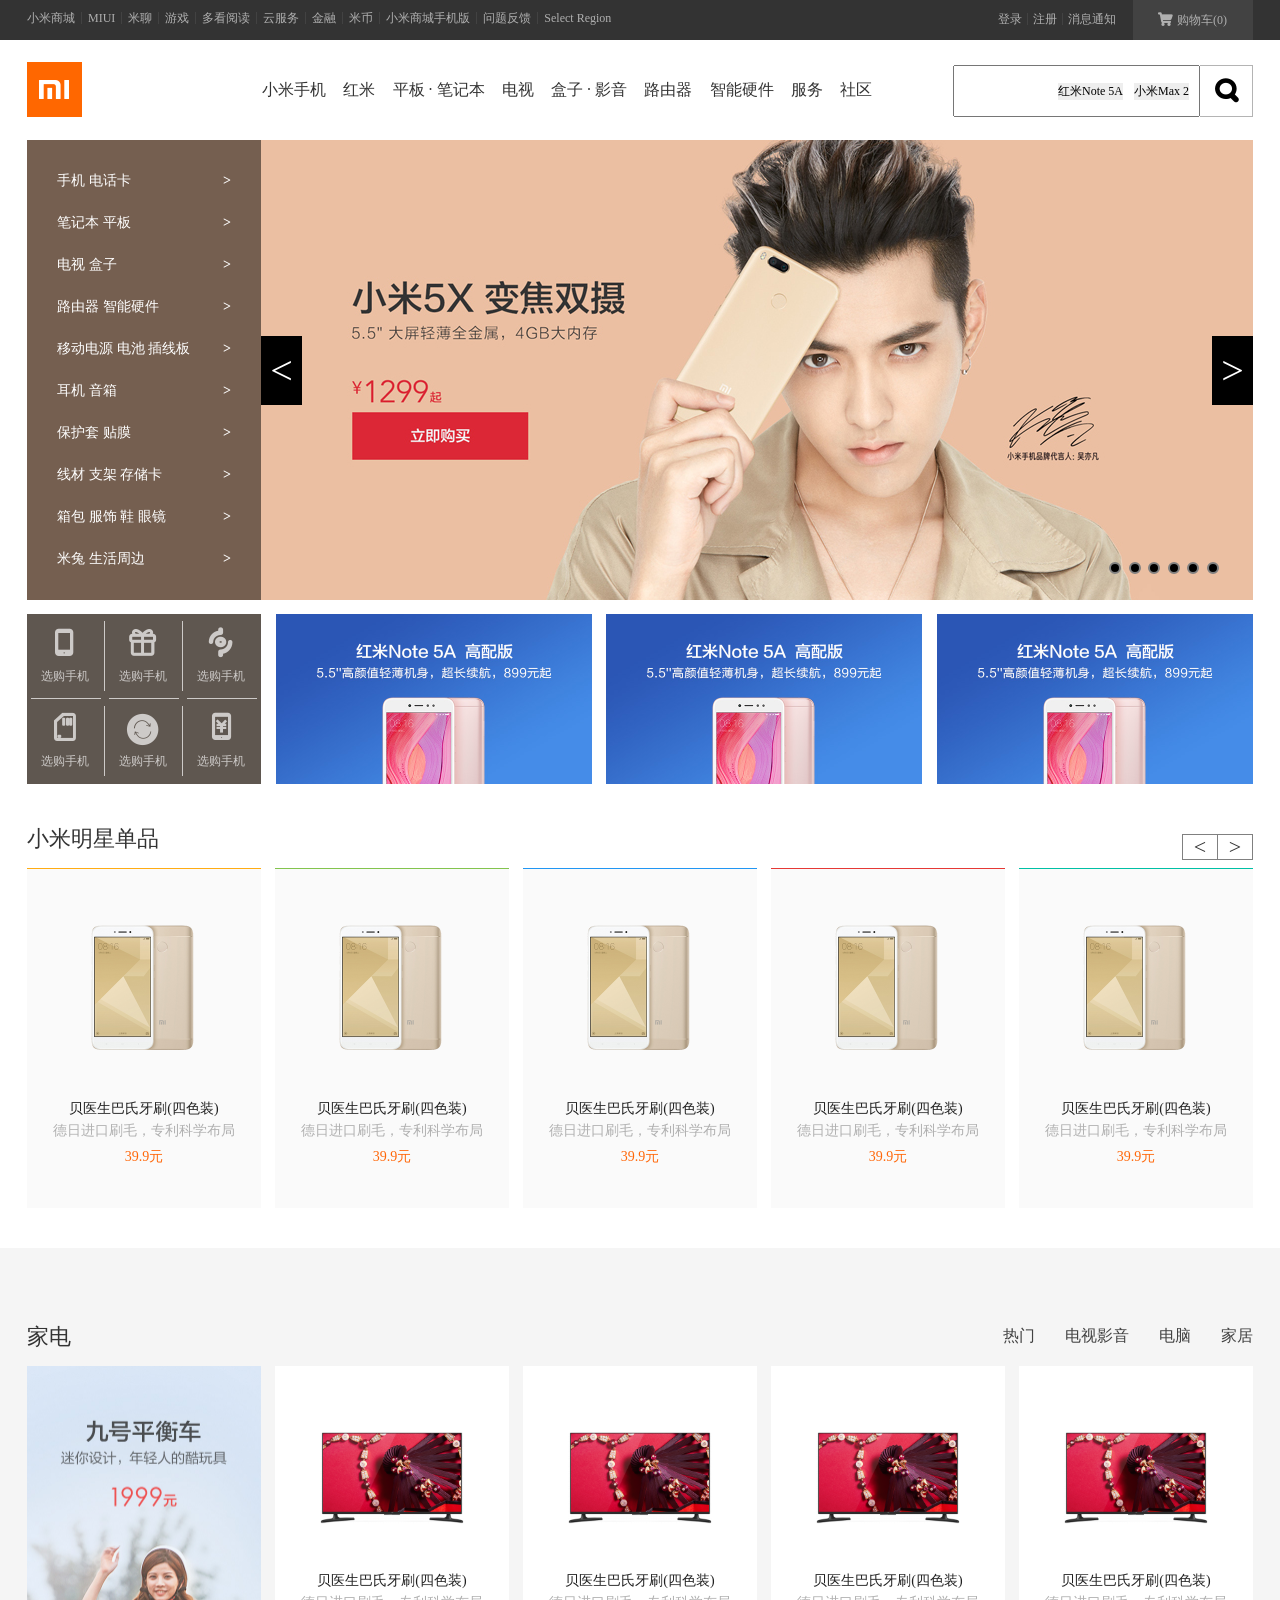
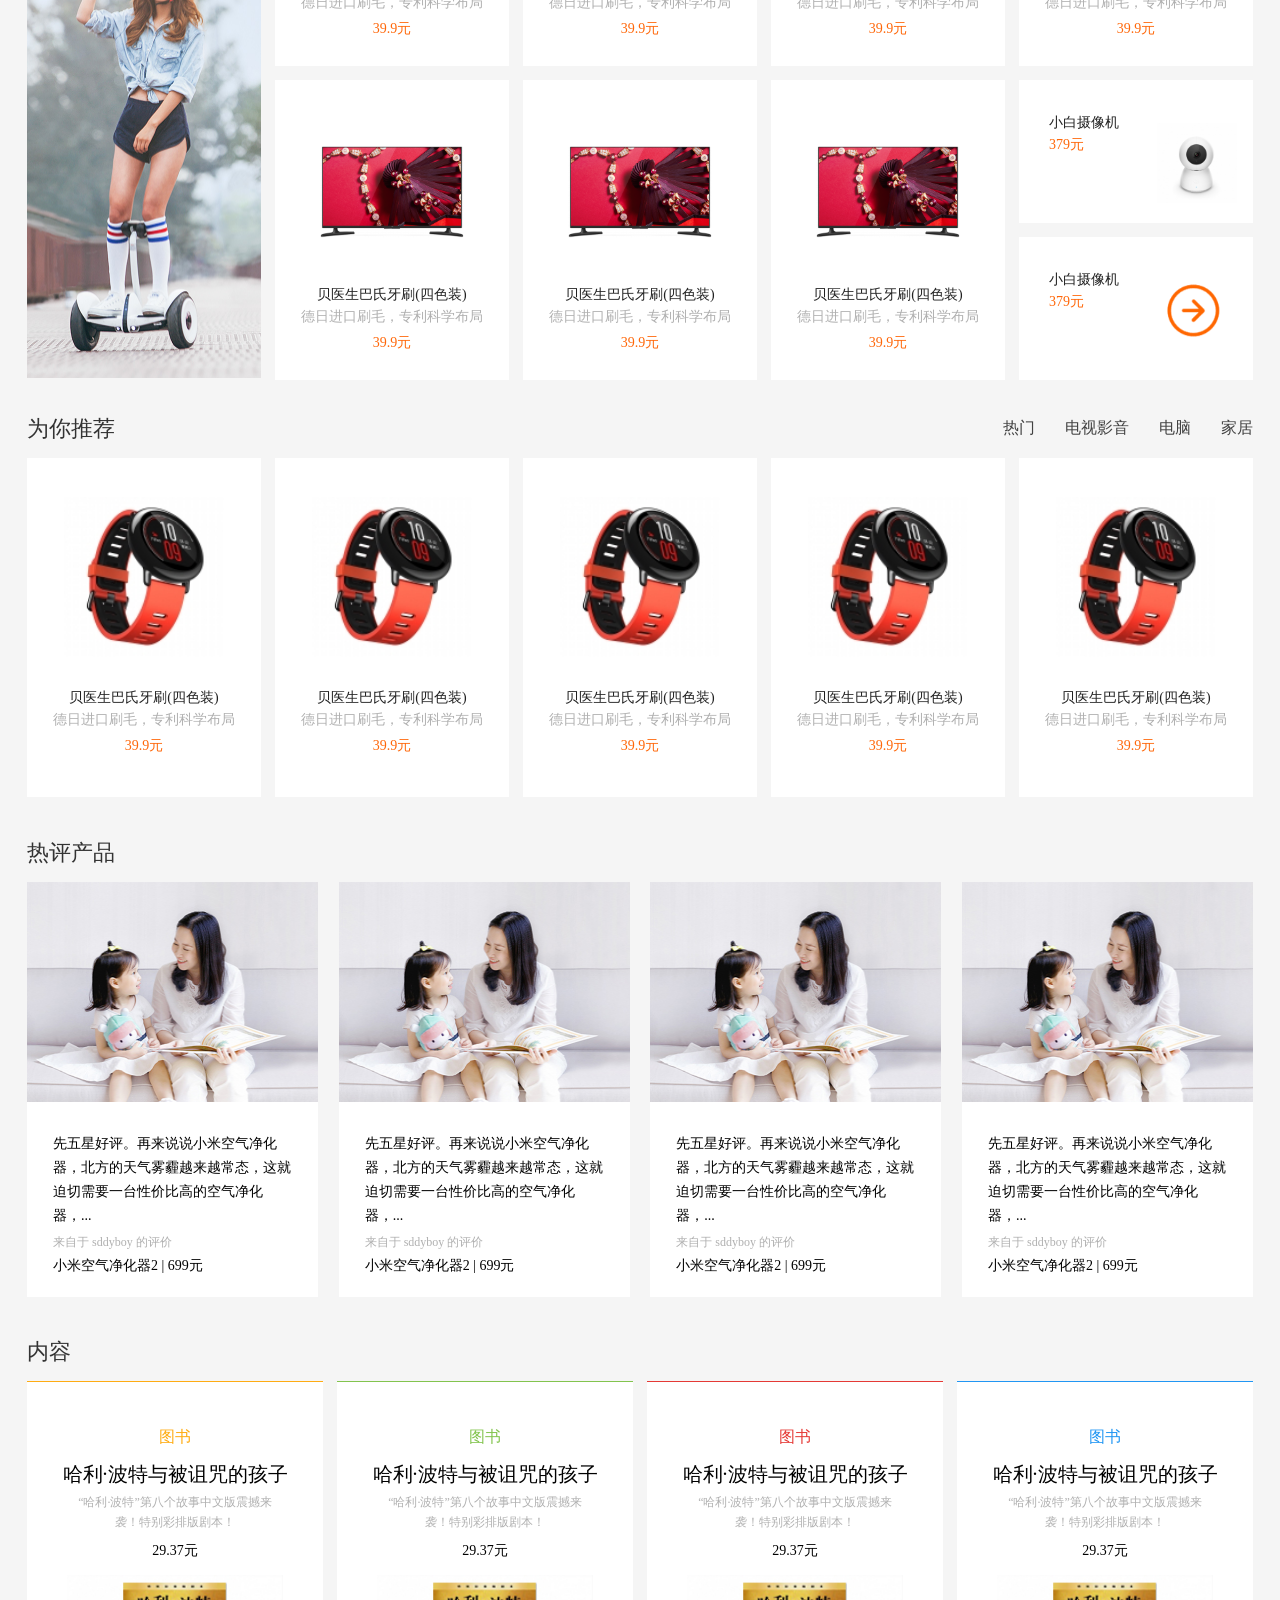
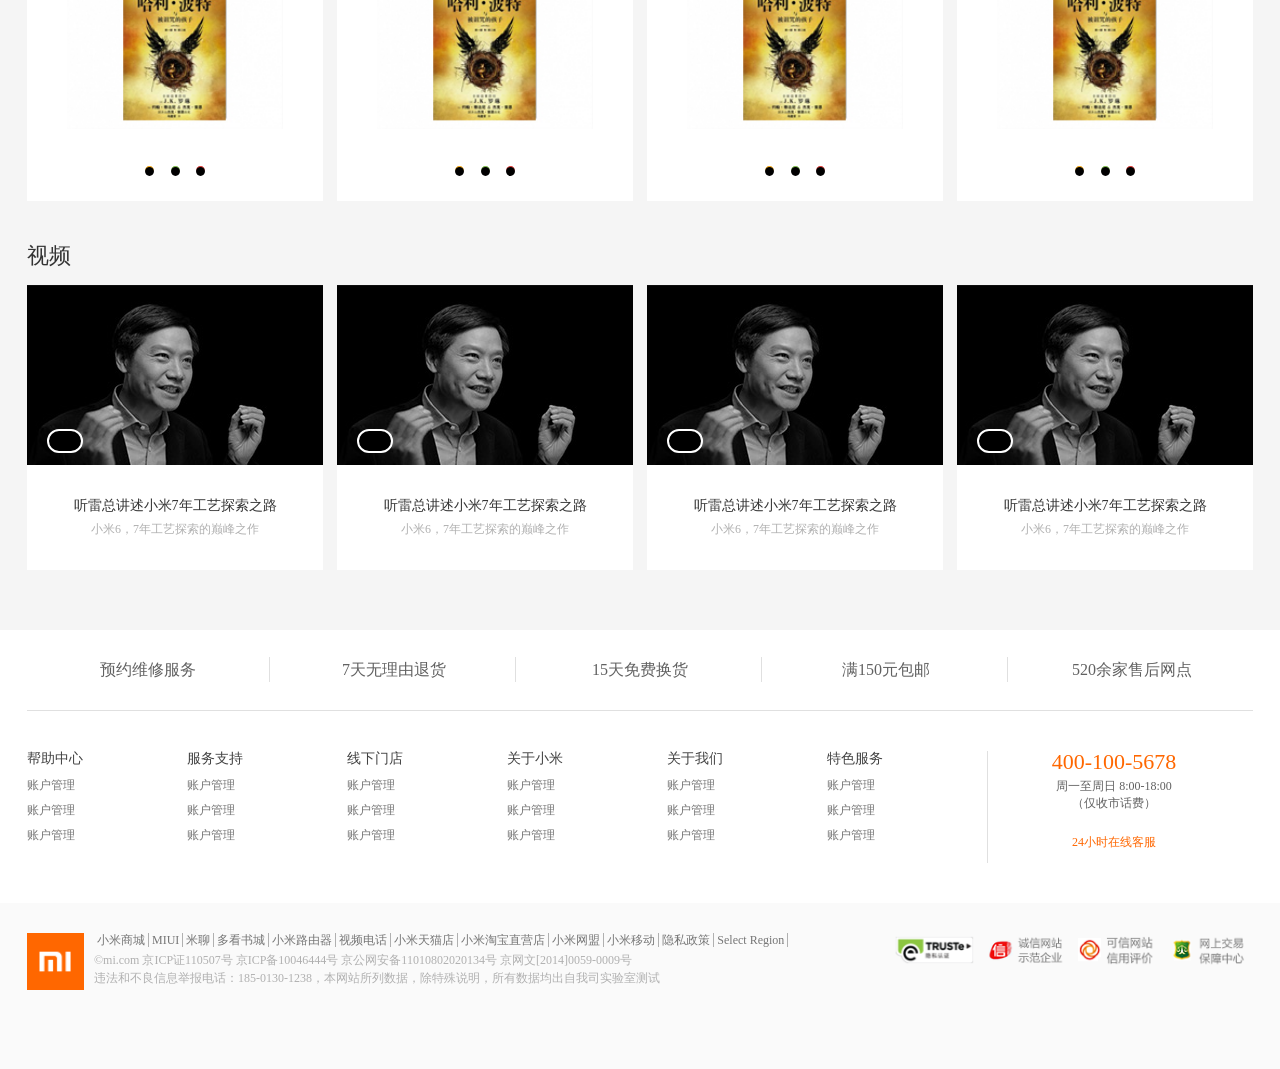
==== index.html @ 476e5ebf "7" ====
<!doctype html>
<html lang="en">
<head>
    <meta charset="UTF-8">
    <title>小米商城</title>
    <link rel="shortcut icon" href="img/logo.png">
    <link rel="stylesheet" href="css/one.css">
    <link rel="stylesheet" href="css/iconfont.css">
</head>
<body>
<!--头部开始-->
<header>
    <div class="header-inner">
        <ul class="header-nav">
            <li class="del">小米商城</li>
            <li>MIUI</li>
            <li>米聊</li>
            <li>游戏</li>
            <li>多看阅读</li>
            <li>云服务</li>
            <li>金融</li>
            <li>米币</li>
            <li>小米商城手机版</li>
            <li>问题反馈</li>
            <li>Select Region</li>
        </ul>
        <div class="header-last">
            <span class="iconfont new-iconfont">&#xe602;</span>
            <div>购物车(0)</div>
        </div>
        <ul class="header-navrright">
            <li>登录</li>
            <li>注册</li>
            <li>消息通知</li>
        </ul>
    </div>
</header>
<!--头部结束-->
<!--导航开始-->
<nav>
    <div class="logo">
        <img src="img/logo.png" alt="">
    </div>
    <ul class="nav-inner">
        <li>小米手机</li>
        <li>红米</li>
        <li>平板 · 笔记本</li>
        <li>电视</li>
        <li>盒子 · 影音</li>
        <li>路由器</li>
        <li>智能硬件</li>
        <li>服务</li>
        <li>社区</li>
    </ul>
    <div class="nav-right">
        <input type="text">
        <div class="nav-right-txt1">红米Note 5A</div>
        <div class="nav-right-txt2">小米Max 2</div>
        <div class="nav-so">
            <span class="iconfont">&#xe66f;</span>
        </div>
    </div>
</nav>
<!--banner开始-->
<div class="banner">
    <ul class="banner-img">
        <img src="img/banner-pc1.jpg" alt="">
    </ul>
    <ul class="banner-list">
        <li>手机 电话卡 <span>&gt;</span> </li>
        <li>笔记本 平板 <span>&gt;</span></li>
        <li>电视 盒子<span>&gt;</span></li>
        <li>路由器 智能硬件<span>&gt;</span></li>
        <li>移动电源 电池 插线板<span>&gt;</span></li>
        <li>耳机 音箱<span>&gt;</span></li>
        <li>保护套 贴膜<span>&gt;</span></li>
        <li>线材 支架 存储卡<span>&gt;</span></li>
        <li>箱包 服饰 鞋 眼镜<span>&gt;</span></li>
        <li>米兔 生活周边<span>&gt;</span></li>
    </ul>
    <ul class="dian-box">
        <li></li>
        <li></li>
        <li></li>
        <li></li>
        <li></li>
        <li></li>
    </ul>
    <div class="left">&lt;</div>
    <div class="next">&gt;</div>
</div>
<!--banner结束-->
<!--选购开始-->
<ul class="choose">
    <li class="choose-1">
        <div class="choose-top">
            <ul class="choose-smallbox">
                <li><span class="iconfont">&#xe648;</span></li>
                <li>选购手机</li>
            </ul>
            <div class="center-line"></div>
            <ul class="choose-smallbox">
                <li><span class="iconfont">&#xe601;</span></li>
                <li>选购手机</li>
            </ul>
            <div class="center-line"></div>

            <ul class="choose-smallbox">
                <li><span class="iconfont">&#xe600;</span></li>
                <li>选购手机</li>
            </ul>
        </div>
        <div class="xia-line">
            <div></div>
            <div></div>
            <div></div>
        </div>
        <div class="choose-top">
            <ul class="choose-smallbox">
                <li><span class="iconfont">&#xea29;</span></li>
                <li>选购手机</li>
            </ul>
            <div class="center-line"></div>
            <ul class="choose-smallbox">
                <li><span class="iconfont">&#xe635;</span></li>
                <li>选购手机</li>
            </ul>
            <div class="center-line"></div>

            <ul class="choose-smallbox">
                <li><span class="iconfont">&#xe60f;</span></li>
                <li>选购手机</li>
            </ul>
        </div>
    </li>
    <li><img src="img/mai-pc1.jpg" alt=""></li>
    <li><img src="img/mai-pc1.jpg" alt=""></li>
    <li><img src="img/mai-pc1.jpg" alt=""></li>

</ul>
<!--选购结束-->
<!--小米明星单品开始-->
<div class="star">小米明星单品
    <div class="star-r">
        <div class="zuo"> < </div>
        <div class="you"> > </div>
    </div>
</div>

<ul class="star-inner">
    <li class="star-line1">
       <div class="img">
           <img src="img/star-pc1.png" alt="">
       </div>
        <p class="pp1">贝医生巴氏牙刷(四色装)</p>
        <p class="pp2">德日进口刷毛，专利科学布局</p>
        <p class="pp3">39.9元</p>
    </li>
    <li class="star-line2">
        <div class="img">
            <img src="img/star-pc1.png" alt="">
        </div>
        <p class="pp1">贝医生巴氏牙刷(四色装)</p>
        <p class="pp2">德日进口刷毛，专利科学布局</p>
        <p class="pp3">39.9元</p>
    </li>
    <li class="star-line3">
        <div class="img">
            <img src="img/star-pc1.png" alt="">
        </div>
        <p class="pp1">贝医生巴氏牙刷(四色装)</p>
        <p class="pp2">德日进口刷毛，专利科学布局</p>
        <p class="pp3">39.9元</p>
    </li>
    <li class="star-line4">
        <div class="img">
            <img src="img/star-pc1.png" alt="">
        </div>
        <p class="pp1">贝医生巴氏牙刷(四色装)</p>
        <p class="pp2">德日进口刷毛，专利科学布局</p>
        <p class="pp3">39.9元</p>
    </li>
    <li class="star-line5">
        <div class="img">
            <img src="img/star-pc1.png" alt="">
        </div>
        <p class="pp1">贝医生巴氏牙刷(四色装)</p>
        <p class="pp2">德日进口刷毛，专利科学布局</p>
        <p class="pp3">39.9元</p>
    </li>
</ul>
<!--明星单品结束-->
<!--家电开始-->
<div class="bg-color">
<div class="home">
    <div class="home-title">
        <div class="home-titlel">家电</div>
        <ul class="home-titler">
            <li>热门</li>
            <li>电视影音</li>
            <li>电脑</li>
            <li>家居</li>
        </ul>
    </div>
    <div class="home-left">
        <img src="img/home-pc1.jpg" alt="">
    </div>
    <div class="home-right">
        <ul class="home-rtop">
            <li>
                <div class="home-img">
                    <img src="img/home-pc2.png" alt="">
                </div>
                <p class="pp1 home-pp1">贝医生巴氏牙刷(四色装)</p>
                <p class="pp2 home-pp2">德日进口刷毛，专利科学布局</p>
                <p class="pp3 home-pp3">39.9元</p>
            </li>
            <li>
                <div class="home-img">
                    <img src="img/home-pc2.png" alt="">
                </div>
                <p class="pp1 home-pp1">贝医生巴氏牙刷(四色装)</p>
                <p class="pp2 home-pp2">德日进口刷毛，专利科学布局</p>
                <p class="pp3 home-pp3">39.9元</p>
            </li>
            <li>
                <div class="home-img">
                    <img src="img/home-pc2.png" alt="">
                </div>
                <p class="pp1 home-pp1">贝医生巴氏牙刷(四色装)</p>
                <p class="pp2 home-pp2">德日进口刷毛，专利科学布局</p>
                <p class="pp3 home-pp3">39.9元</p>
            </li>
            <li>
                <div class="home-img">
                    <img src="img/home-pc2.png" alt="">
                </div>
                <p class="pp1 home-pp1">贝医生巴氏牙刷(四色装)</p>
                <p class="pp2 home-pp2">德日进口刷毛，专利科学布局</p>
                <p class="pp3 home-pp3">39.9元</p>
            </li>
        </ul>
        <ul class="home-rbottom">
            <li>
                <div class="home-img">
                    <img src="img/home-pc2.png" alt="">
                </div>
                <p class="pp1 home-pp1">贝医生巴氏牙刷(四色装)</p>
                <p class="pp2 home-pp2">德日进口刷毛，专利科学布局</p>
                <p class="pp3 home-pp3">39.9元</p>
            </li>
            <li>
                <div class="home-img">
                    <img src="img/home-pc2.png" alt="">
                </div>
                <p class="pp1 home-pp1">贝医生巴氏牙刷(四色装)</p>
                <p class="pp2 home-pp2">德日进口刷毛，专利科学布局</p>
                <p class="pp3 home-pp3">39.9元</p>
            </li>
            <li>
                <div class="home-img">
                    <img src="img/home-pc2.png" alt="">
                </div>
                <p class="pp1 home-pp1">贝医生巴氏牙刷(四色装)</p>
                <p class="pp2 home-pp2">德日进口刷毛，专利科学布局</p>
                <p class="pp3 home-pp3">39.9元</p>
            </li>
            <ul class="shangxia-box">
                <li class="shangxia ">
                    <div class="shangxia-img1"><img src="img/sx-pc1.jpg" alt=""></div>
                    <span class="sx-txt1">小白摄像机</span><br>
                    <span class="sx-txt2">379元</span>
                </li>
                <li class="shangxia ">
                    <div class="shangxia-img2"><img src="img/jiantou-pc.png" alt=""></div>
                    <span class="sx-txt1">小白摄像机</span><br>
                    <span class="sx-txt2">379元</span>
                </li>
            </ul>
        </ul>
    </div>
</div>
<!--家电结束-->
<!--为你推荐开始-->
<div class="s-box">
    <div class="home-title add-m">
        <div class="home-titlel">为你推荐</div>
        <ul class="home-titler">
            <li>热门</li>
            <li>电视影音</li>
            <li>电脑</li>
            <li>家居</li>
        </ul>
    </div>
    <ul class="star-inner ">
        <li class="star-line1 del-starline">
            <div class="img">
                <img src="img/young-pc1.jpg" alt="">
            </div>
            <p class="pp1">贝医生巴氏牙刷(四色装)</p>
            <p class="pp2">德日进口刷毛，专利科学布局</p>
            <p class="pp3">39.9元</p>
        </li>
        <li class="star-line2 del-starline">
            <div class="img">
                <img src="img/young-pc1.jpg" alt="">
            </div>
            <p class="pp1">贝医生巴氏牙刷(四色装)</p>
            <p class="pp2">德日进口刷毛，专利科学布局</p>
            <p class="pp3">39.9元</p>
        </li>
        <li class="star-line3 del-starline">
            <div class="img">
                <img src="img/young-pc1.jpg" alt="">
            </div>
            <p class="pp1">贝医生巴氏牙刷(四色装)</p>
            <p class="pp2">德日进口刷毛，专利科学布局</p>
            <p class="pp3">39.9元</p>
        </li>
        <li class="star-line4 del-starline">
            <div class="img">
                <img src="img/young-pc1.jpg" alt="">
            </div>
            <p class="pp1">贝医生巴氏牙刷(四色装)</p>
            <p class="pp2">德日进口刷毛，专利科学布局</p>
            <p class="pp3">39.9元</p>
        </li>
        <li class="star-line5 del-starline">
            <div class="img">
                <img src="img/young-pc1.jpg" alt="">
            </div>
            <p class="pp1">贝医生巴氏牙刷(四色装)</p>
            <p class="pp2">德日进口刷毛，专利科学布局</p>
            <p class="pp3">39.9元</p>
        </li>
    </ul>
</div>
<!--为你推荐结束-->
<!--热评产品开始-->
<div class="star">热评产品</div>
<ul class="young">
    <li>
        <div class="young-img">
            <img src="img/hot-pc1.jpg" alt="">
        </div>
        <div class="young-pbox">
            <p class="young-p1">先五星好评。再来说说小米空气净化器，北方的天气雾霾越来越常态，这就迫切需要一台性价比高的空气净化器，...</p>
            <p class="young-p2"> 来自于 sddyboy 的评价 </p>
            <div class="young-p3">小米空气净化器2 | 699元</div>
        </div>
    </li>

    <li>
        <div class="young-img">
            <img src="img/hot-pc1.jpg" alt="">
        </div>
        <div class="young-pbox">
            <p class="young-p1">先五星好评。再来说说小米空气净化器，北方的天气雾霾越来越常态，这就迫切需要一台性价比高的空气净化器，...</p>
            <p class="young-p2"> 来自于 sddyboy 的评价 </p>
            <div class="young-p3">小米空气净化器2 | 699元</div>
        </div>
    </li>
    <li>
        <div class="young-img">
            <img src="img/hot-pc1.jpg" alt="">
        </div>
        <div class="young-pbox">
            <p class="young-p1">先五星好评。再来说说小米空气净化器，北方的天气雾霾越来越常态，这就迫切需要一台性价比高的空气净化器，...</p>
            <p class="young-p2"> 来自于 sddyboy 的评价 </p>
            <div class="young-p3">小米空气净化器2 | 699元</div>
        </div>
    </li>
    <li>
        <div class="young-img">
            <img src="img/hot-pc1.jpg" alt="">
        </div>
        <div class="young-pbox">
            <p class="young-p1">先五星好评。再来说说小米空气净化器，北方的天气雾霾越来越常态，这就迫切需要一台性价比高的空气净化器，...</p>
            <p class="young-p2"> 来自于 sddyboy 的评价 </p>
            <div class="young-p3">小米空气净化器2 | 699元</div>
        </div>
    </li>
</ul>
<!--热评产品结束-->
<!--内容开始-->
    <div class="star">内容</div>
    <ul class="inner">
        <li>
            <div class="inner-txt">图书</div>
            <div class="inner-box">
                <p>哈利·波特与被诅咒的孩子</p>
                <p>“哈利·波特”第八个故事中文版震撼来袭！特别彩排版剧本！ </p>
                <p>29.37元</p>
                <div class="inner-img">
                    <img src="img/inner-pc1.png" alt="">
                </div>
                <ul class=" dian-box">
                    <li></li>
                    <li></li>
                    <li></li>
                </ul>
            </div>
        </li>
        <li>
            <div class="inner-txt">图书</div>
            <div class="inner-box">
                <p>哈利·波特与被诅咒的孩子</p>
                <p>“哈利·波特”第八个故事中文版震撼来袭！特别彩排版剧本！ </p>
                <p>29.37元</p>
                <div class="inner-img">
                    <img src="img/inner-pc1.png" alt="">
                </div>
                <ul class="dian-box">
                    <li></li>
                    <li></li>
                    <li></li>
                </ul>
            </div>




        </li>
        <li>
            <div class="inner-txt">图书</div>
            <div class="inner-box">
                <p>哈利·波特与被诅咒的孩子</p>
                <p>“哈利·波特”第八个故事中文版震撼来袭！特别彩排版剧本！ </p>
                <p>29.37元</p>
                <div class="inner-img">
                    <img src="img/inner-pc1.png" alt="">
                </div>
                <ul class="dian-box">
                    <li></li>
                    <li></li>
                    <li></li>
                </ul>
            </div>

        </li>
        <li>
            <div class="inner-txt">图书</div>
            <div class="inner-box">
                <p>哈利·波特与被诅咒的孩子</p>
                <p>“哈利·波特”第八个故事中文版震撼来袭！特别彩排版剧本！ </p>
                <p>29.37元</p>
                <div class="inner-img">
                    <img src="img/inner-pc1.png" alt="">
                </div>
                <ul class="dian-box">
                    <li></li>
                    <li></li>
                    <li></li>
                </ul>
            </div>
        </li>
    </ul>
<!--内容结束-->
<!--视频开始-->
<div class="star">视频</div>

<ul class="video">
    <li>
        <div class="video-img">
            <img src="img/video-pc1.jpg" alt="">
            <div class="video-dian">
                <span></span>
            </div>
        </div>
        <p class="video-txt1">听雷总讲述小米7年工艺探索之路</p>
        <p>小米6，7年工艺探索的巅峰之作</p>
    </li>
    <li>
        <div class="video-img">
            <img src="img/video-pc1.jpg" alt="">
            <div class="video-dian">
                <span></span>
            </div>
        </div>
        <p class="video-txt1">听雷总讲述小米7年工艺探索之路</p>
        <p>小米6，7年工艺探索的巅峰之作</p>
    </li>
    <li>
        <div class="video-img">
            <img src="img/video-pc1.jpg" alt="">
            <div class="video-dian">
                <span></span>
            </div>
        </div>
        <p class="video-txt1">听雷总讲述小米7年工艺探索之路</p>
        <p>小米6，7年工艺探索的巅峰之作</p>
    </li>
    <li>
        <div class="video-img">
            <img src="img/video-pc1.jpg" alt="">
            <div class="video-dian">
                <span></span>
            </div>
        </div>
        <p class="video-txt1">听雷总讲述小米7年工艺探索之路</p>
        <p>小米6，7年工艺探索的巅峰之作</p>
    </li>
</ul>
<!--视频结束-->
<!--服务开始-->
</div>
    <ul class="footer-service">
        <li>预约维修服务</li>
        <li>7天无理由退货</li>
        <li>15天免费换货</li>
        <li>满150元包邮</li>
        <li class="del-service-line">520余家售后网点</li>
    </ul>
<div class="footer-inner">
    <ul>帮助中心
        <li>账户管理</li>
        <li>账户管理</li>
        <li>账户管理</li>
    </ul>
    <ul>服务支持
        <li>账户管理</li>
        <li>账户管理</li>
        <li>账户管理</li>
    </ul>
    <ul>线下门店
        <li>账户管理</li>
        <li>账户管理</li>
        <li>账户管理</li>
    </ul>
    <ul>关于小米
        <li>账户管理</li>
        <li>账户管理</li>
        <li>账户管理</li>
    </ul>
    <ul>关于我们
        <li>账户管理</li>
        <li>账户管理</li>
        <li>账户管理</li>
    </ul>
    <ul>特色服务
        <li>账户管理</li>
        <li>账户管理</li>
        <li>账户管理</li>
    </ul>
    <div class="call">
        <p>400-100-5678</p>
        <p>
            周一至周日 8:00-18:00 <br>
            （仅收市话费）
        </p>
        <div class="call-inner"> 24小时在线客服</div>
    </div>
</div>
<!--服务结束-->
<!--底部开始-->
<div class="footer-bigbox">
<div class="footer">
    <div class="footer-left">
        <img src="img/logo.png" alt="">
    </div>
    <div class="footer-center">
        <ul>
            <li>小米商城</li>
            <li>MIUI</li>
            <li>米聊</li>
            <li>多看书城</li>
            <li>小米路由器</li>
            <li>视频电话</li>
            <li>小米天猫店</li>
            <li>小米淘宝直营店</li>
            <li>小米网盟</li>
            <li>小米移动</li>
            <li>隐私政策</li>
            <li>Select Region</li>
        </ul>
        <p>©mi.com 京ICP证110507号 京ICP备10046444号 京公网安备11010802020134号 京网文[2014]0059-0009号 </p>
        <p> 违法和不良信息举报电话：185-0130-1238，本网站所列数据，除特殊说明，所有数据均出自我司实验室测试</p>
    </div>
    <div class="footer-right">
        <div><img src="img/shangbiao-pc4.png" alt=""></div>
        <div><img src="img/shangbiao-pc3.png" alt=""></div>
        <div><img src="img/shangbiao-pc2.png" alt=""></div>
        <div><img src="img/shangbiao-pc1.png" alt=""></div>

    </div>
</div>
</div>
<!--底部结束-->


















</body>
</html>
---- css/one.css ----
body,ul{
    padding:0;
    margin:0;
    list-style: none;
}
header{
    width: 100%;
    height: 40px;
    background:#333; ;
}
.header-inner{
    width: 1226px;
    height: 100%;
    margin:0 auto;
}
.header-nav{
    width: 680px;
    height: 100%;
    /*background: yellow;*/
    float: left;
}
.header-nav li{
    color: #b0b0b0;
    font-size: 12px;
    padding:0 6px;
    line-height: 12px;
    margin-top:12px;
    float: left;
    border-right: 1px solid #424242;
}
.header-nav li.del{
    padding-left: 0;
}
.header-nav li:nth-child(11){
    border-right: 0;
}
.header-navrright{
    width:140px;
    height: 40px;
    float: right;
}
.header-navrright li{
    font-size: 12px;
    line-height: 12px;
    float: left;
    padding:0 5px;
    color: #b0b0b0;
    margin-top:13px;
    border-right:1px solid #424242;
}
.header-navrright li:nth-child(3){
    border-right: 0;
}
.header-last{
    width: 120px;
    height: 100%;
    line-height: 40px;
    text-align: center;
    float: right;
    background: #424242;
    font-size: 12px;
    color: #b0b0b0;
}
.header-last div{
    margin-left: 4px;
    float:left;
}
.new-iconfont{
    margin-left: 24px;
    float:left;
}
/*导航开始*/
nav{
    width: 1226px;
    height: 100px;
    margin:0 auto;
}
.logo{
    width: 55px;
    height: 55px;
    background: orange;
    margin-top: 22px;
    float: left;
}
.nav-inner{
    width: 610px;
    height: 100%;
    float: left;
    margin-left: 180px;
    display: flex;
    justify-content: space-between;
    line-height: 100px;
    color: #333;
    font-size: 16px;
}
.nav-right{
    width: 300px;
    height: 50px;
    margin-top: 25px;
    float: right;
    position: relative;
}
[type=text]{
    width: 223px;
    height: 48px;
    padding:0 10px;
    float: left;
}
.nav-right-txt1{
    position: absolute;
    right: 130px;
    top:18px;
    font-size: 12px;
    background: #EEEEEE;
}
.nav-right-txt2{
    position: absolute;
    right: 64px;
    top:0;
    font-size: 12px;
    background: #EEEEEE;
    top:18px;
}
.nav-so{
    width: 52px;
    height: 50px;
    border:1px solid #B4B4B4;
    float: left;
    border-left:0;
}
.nav-so:hover{
    background:#FF6700 ;
}
.nav-so span{
    width: 52px;
    height: 50px;
    font-size:40px;
    line-height: 50px;
    text-align: center;
}
/*banner开始*/
.banner{
    width: 1226px;
    height: 460px;
    background: plum;
    margin: 0 auto;
    position: relative;
}
.banner-img{
    width: 100%;
    height: 100%;
    background: palegreen;
}
.banner-list{
    width: 234px;
    height: 420px;
    padding:20px 0;
    background: rgba(0,0,0,0.5);
    position: absolute;
    left: 0;
    top:0;
}
.banner-list li{
    font-size: 14px;
    line-height: 42px;
    color: #fff;
    padding: 0 30px;
}
.banner-list li:hover{
    background: #ff6700;
}
span{
    float: right;
    font-weight:800;
}
.left,.next{
    width: 41px;
    height:69px;
    background: black;
    position: absolute;
    text-align: center;
    margin-top: -34px;
    color: white;
    font-size: 40px;
    line-height: 69px;
}
.left{
    left:234px;
    top:50%;
}
.next{
    right:0px;
    top:50%;
}
/*轮播点*/
.dian-box{
    width: 110px;
    position: absolute;
    bottom: 26px;
    right:34px;
    display: flex;
    justify-content: space-between;
}
.banner .dian-box li{
    width: 8px;
    height: 8px;
    background: black;
    border: 2px solid gray;
    border-radius: 8px;
}
/*banner结束*/
.choose{
    width: 1226px;
    height: 170px;
    margin: 0 auto;
    margin-top: 14px;
    display: flex;
    justify-content: space-between;
}
.choose>li{
    width: 316px;
    height: 170px;
    background: #5F5750;
}
.choose li img{
    width: 100%;
    height: 100%;
}
li.choose-1{
    width: 234px;
    height: 170px;
    /*background: #bbff87;*/
}
.choose-top{
    width: 100%;
    height: 84px;
    /*background: papayawhip;*/
}
.choose-smallbox{
    width: 76px;
    height: 77px;
    /*background: yellow;*/
    float: left;
    padding: 3px 0;
    margin-top: 1px;
    /*background: paleturquoise;*/
}
.choose-smallbox li:nth-child(1){
    width: 60px;
    height:50px;
}
.choose-smallbox li:nth-child(1) span{
    font-size: 30px;
    line-height: 50px;
    color: #CDCAC8;
    margin-right: 8px;
}
.choose-smallbox li:nth-child(2){
    font-size: 12px;
    color: #CDCAC8;
    text-align: center;
}
.center-line{
    width: 1px;
    height: 70px;
    background: #CDCAC8;
    float: left;
    margin-top: 7px;
    margin-left: 1px;
}
.xia-line{
    width: 100%;
    height: 1px;
    display: flex;
    justify-content: space-between;
}
.xia-line div{
    width: 70px;
    height: 1px;
    background: #CDCAC8;
    margin: 0 4px;
}
/*明星单品开始*/
img{
    width: 100%;
    height: 100%;
}
.star{
    width: 1226px;
    height: 58px;
    margin: 0 auto;
    margin-top: 26px;
    font-size: 22px;
    font-weight: 200;
    line-height: 58px;
    color: #333;
    position: relative;
}
.star-r{
    width: 71px;
    height: 34px;
    position: absolute;
    right: 0;
    bottom:0;
    padding-top:24px;
}
.zuo{
    width: 34px;
    height: 24px;
    border: 1px solid gray;
    line-height: 24px;
    text-align: center;
    float:left;
}.you{
    width: 34px;
    height: 24px;
    border: 1px solid gray;
    line-height: 24px;
    text-align: center;
     border-left:0;
    float: left;
}

/*.star-home{*/
    /*margin-top: 0;*/
    /*padding-top: 60px;*/
/*}*/



.star-inner{
    width: 1226px;
    height: 340px;
    /*height:398px;*/
    margin: 0 auto 40px;
    display: flex;
    justify-content: space-between;

}


.star-inner li{
    width: 234px;
    height: 300px;
    /*background:white;*/
    background: #fafafa;
    padding-top: 39px;
}
.star-line1{
    border-top: 1px solid #ffac13;
}
.star-line2{
    border-top: 1px solid #83c44e;
}
.star-line3{
    border-top: 1px solid #2196f3;
}
.star-line4{
    border-top: 1px solid #e53935;
}
.star-line5{
    border-top: 1px solid #00c0a5;
}
.img{
    width: 160px;
    height: 160px;
    /*background: blue;*/
    margin-left:37px;
    margin-bottom: 34px;
}
.star-inner p{
    line-height:14px ;
    font-size: 14px;
    font-weight: 400;
}
.pp1{
    color: #212121;
    text-align: center;
    margin-bottom: 8px;
}
.pp2{
    color: #b0b0b0;
    text-align: center;
    margin-bottom: 12px;
}
.pp3{
    color: #ff6709;
    text-align: center;
}
/*明星单品结束*/
.bg-color{
    width: 100%;
    padding-bottom: 60px;
    background: #F5F5F5;
    padding-top:60px;
}
/*家电开始*/
.home{
    width: 1226px;
    height: 672px;
    margin: 0 auto;
}
.home-title{
    width:100%;
    height: 58px;
    margin: 0 auto ;
    /*background: yellowgreen;*/
}
.home-titlel{
    float: left;
    line-height: 58px;
    font-size: 22px;
    color: #333;
    font-weight: 200;
}
.home-titler{
    height: 42px;
    float: right;
    padding-top:16px;
    color: #424242;
}
.home-titler li{
    font-size: 16px;
    margin-left: 30px;
    line-height: 24px;
    float: left;
}
.home-titler li:hover{
    border-bottom: 2px solid #ff6700;
    color: #ff6700;
}


.home-left{
    width: 234px;
    height:612px;
    background: plum;
    float: left;
}
.home-right{
    margin-left: 14px;
    width: 978px;
    height: 612px;
    float: left;
}
.home-rtop,.home-rbottom{
    width: 100%;
    height: 300px;
    display: flex;
    justify-content: space-between;
}
.home-rbottom{
    margin-top: 14px;
}
.home-rtop li,.home-rbottom>li{
    width: 234px;
    height: 246px;
    padding:34px 0 20px;
    background: white;
}
.home-img{
    width: 150px;
    height: 150px;
    background: white;
    margin-left: 42px;
    margin-bottom: 24px;
}
.home-rtop li p,.home-rbottom li p{
    line-height:14px ;
    font-size: 14px;
    font-weight: 400;
}
.shangxia-box{
    width: 234px;
    height: 300px;
    /*background: #3189fb;*/
}
.shangxia-box li{
    width: 100%;
    height: 143px;
    background: white;
    position: relative;
}
.shangxia:nth-child(2){
    margin-top: 14px;
}
.shangxia-img1{
    width: 80px;
    height: 80px;
    background: yellow;
    position: absolute;
    bottom:20px;
    right:16px;
}.shangxia-img2{
    width: 60px;
    height: 60px;
    background: yellow;
    position: absolute;
     bottom:40px;
     right:30px;
}
 .sx-txt1{
     position: absolute;
     left:30px;
     top:36px;
     line-height: 14px;
     font-size: 14px;
     font-weight: 400;
     color: #212121;
 }.sx-txt2{
     position: absolute;
     left:30px;
     top:58px;
       line-height: 14px;
       font-size: 14px;
       font-weight: 400;
       color: #ff6709;
 }


/*为你推荐开始*/
.s-box{
    width: 1226px;
    height:398px;
    margin: 20px auto;
}
.star-inner li.del-starline{
    border: 0;
    background: white;
}
.young{
    width: 1226px;
    height: 415px;
    /*background: yellowgreen;*/
    margin: 0 auto;
    display: flex;
    justify-content: space-between;
}
.young li{
    width: 291px;
    height: 100%;
    background: white;
}
.young-img{
    width: 291px;
    height: 220px;
    background: peachpuff;
}
.young-pbox{
    width: 239px;
    padding:4px 26px 0;
}
.young-p1{
    font-size: 14px;
    line-height: 24px;
    font-weight: 400;
    margin-top: 26px;
}
.young-p2{
    color: #b0b0b0;
    font-size: 12px;
    margin: 6px 0;
}
.young-p3{
    font-size: 14px;
    font-weight: 400;
}

/*为你推荐结束*/
/*内容开始*/
.inner{
    width: 1226px;
    height: 420px;
    /*background: yellowgreen;*/
    margin: 0 auto;
    display: flex;
    justify-content: space-between;
}
.inner>li{
    width: 296px;
    height: 374px;
    background: white;
    padding: 45px 0 0;
}
.inner li:nth-child(1){
    border-top:1px solid  #ffac13;
    color: #ffac13;


}.inner li:nth-child(2){
    border-top:1px solid  #83c44e;
    color:#83c44e;

}.inner li:nth-child(3){
    border-top:1px solid  #e53935;;
    color: #e53935;;

}.inner li:nth-child(4){
    border-top:1px solid  #2196f3;
    color:#2196f3;
}
 p{
     display: block;
     margin: 0;
 }
 .inner-txt{
     text-align: center;
     margin-bottom: 16px;
 }
.inner-box{
    width:296px;
    height: 337px;
    text-align: center;
    color: black;
    position: relative;
}
.inner-box p:nth-child(1){
    font-size: 20px;
    font-weight: 400;
    line-height: 20px;
}
.inner-box p:nth-child(2){
    font-size: 12px;
    line-height: 20px;
    text-align: center;
    color: #b0b0b0;
    margin: 8px 48px 10px;
}
.inner-box p:nth-child(3){
    font-size: 14px;
}

.inner-img{
    width: 216px;
    height: 154px;
    background: burlywood;
    margin: 15px 40px 0;
}
.inner-box .dian-box{
    width: 60px;
    height: 10px;
    display: flex;
    position: absolute;
    left: 50%;
    bottom: 25px;
    margin-left: -30px;
}
.inner-box .dian-box li{
    width: 9px;
    height:9px;
    background: black;
    border-radius: 50%;
}
/*内容结束*/
/*视频开始*/
.video{
    width: 1226px;
    height: 285px;
    /*background: yellowgreen;*/
    margin: 0 auto;
    display: flex;
    justify-content: space-between;
}
.video li{
    width: 296px;
    height: 100%;
    background:white;

}
.video-img{
    width: 296px;
    height: 180px;
    /*background: palevioletred;*/
    position: relative;
}
.video-dian{
    width: 32px;
    height: 20px;
    background:black;
    border: 2px solid #fff;
    position: absolute;
    left: 20px;
    bottom: 12px;
    border-radius: 12px 12px;
}
.video-dian:hover{
    border:0;
    width: 36px;
    height: 24px;
    background: #ff6700;
}



.video-txt1{
    margin: 32px 0 6px;
    font-size: 14px;
    font-weight: 400;
    text-align: center;
    color: #333;
}
.video-txt1~p{
    height: 18px;
    font-size: 12px;
    color: #b0b0b0;
    text-align: center;
}
/*视频结束*/
.footer-service{
    width: 1226px;
    height: 26px;
    /*background: yellowgreen;*/
    margin: 0 auto;
    display: flex;
    justify-content: space-between;
    padding: 27px 0;
}
.footer-service li{
    width: 242px;
    height: 25px;
    border-right: 1px solid #e0e0e0;
    color: #616161;
    font-size: 16px;
    line-height: 25px;
    text-align: center;
}
li.del-service-line{
    border-right: 0;
}
/*视频结束*/
/*服务开始*/
.footer-inner{
    width: 1226px;
    height: 112px;
    margin: 0 auto ;
    padding: 40px 0;
    border-top:1px solid  #e0e0e0;
}
.footer-inner ul{
    width: 160px;
    height: 112px;
    float: left;
    margin: -1px 0 26px;
    font-size: 14px;
    line-height: 1.25;
    color: #424242;
}
.footer-inner ul li{
    margin: 10px 0 0;
    font-size: 12px;
    color: #757575;
}
.call{
    width: 252px;
    height: 112px;
    float: left;
    border-left: 1px solid #e0e0e0;
}
.call p:nth-child(1){
    margin: 0 0 5px;
    font-size: 22px;
    line-height: 1;
    color: #ff6700;
    text-align: center;
}
.call p:nth-child(2){
    margin: 0 0 16px;
    font-size: 12px;
    text-align: center;
    color: #616161;
}
.call-inner{
    width: 118px;
    height: 28px;
    margin-left: 67px;
    font-size: 12px;
    text-align: center;
    line-height: 28px;
    border-color: #ff6700;
    background: #fff;
    color: #ff6700;
}
/*服务结束*/
/*底部开始*/
.footer-bigbox{
    width: 100%;
    height: auto;
    background:#FAFAFA;
}
.footer{
    width: 1226px;
    height: 106px;
    margin: 0 auto;
    padding: 30px 0;
}
.footer-left{
    float: left;
    width: 57px;
    height: 57px;
    margin-right: 10px;
    background: orange;
}
.footer-center{
    width: 720px;
    height: 19px;
    float: left;
}
.footer-center ul{
    width: 720px;
    height: 19px;
}
.footer-center ul li{
    height:14px;
    font-size: 12px;
    line-height: 14px;
    float: left;
    padding:0 3px;
    border-right:1px solid  #b0b0b0;
    color: #757575;
}
.footer-center p{
    width: 720px;
    height: 18px;
    font-size: 12px;
    color: #b0b0b0;
}
.footer-right{
    width: 436px;
    height: 28px;
    float: left;
}
.footer-right div{
    height: 28px;
    margin-left: 7px;
    float: right;
}
.footer-right div:nth-child(1){
    width: 83px;
    /*background: green;*/
    height: auto;
}
.footer-right div:nth-child(2),
.footer-right div:nth-child(3),
.footer-right div:nth-child(4){
    height: auto;
    width: 85px;
    /*background: green;*/
}
/*底部结束*/
---- css/iconfont.css ----
@font-face {font-family: "iconfont";
  src: url('../font/iconfont.eot?t=1504452453573'); /* IE9*/
  src: url('../font/iconfont.eot?t=1504452453573#iefix') format('embedded-opentype'), /* IE6-IE8 */
  url('[data-uri]') format('woff'),
  url('../font/iconfont.ttf?t=1504452453573') format('truetype'), /* chrome, firefox, opera, Safari, Android, iOS 4.2+*/
  url('../font/iconfont.svg?t=1504452453573#iconfont') format('svg'); /* iOS 4.1- */
}

.iconfont {
  font-family:"iconfont" !important;
  font-size:16px;
  font-style:normal;
  -webkit-font-smoothing: antialiased;
  -moz-osx-font-smoothing: grayscale;
}

.icon-yijiuhuanxintubiao03:before { content: "\e635"; }

.icon-sousuo:before { content: "\e66f"; }

.icon-huafeichongzhi:before { content: "\e60f"; }

.icon-qiahao:before { content: "\ea29"; }

.icon-shouji:before { content: "\e648"; }

.icon-tongdao:before { content: "\e600"; }

.icon-gift:before { content: "\e601"; }

.icon-gouwuche:before { content: "\e602"; }
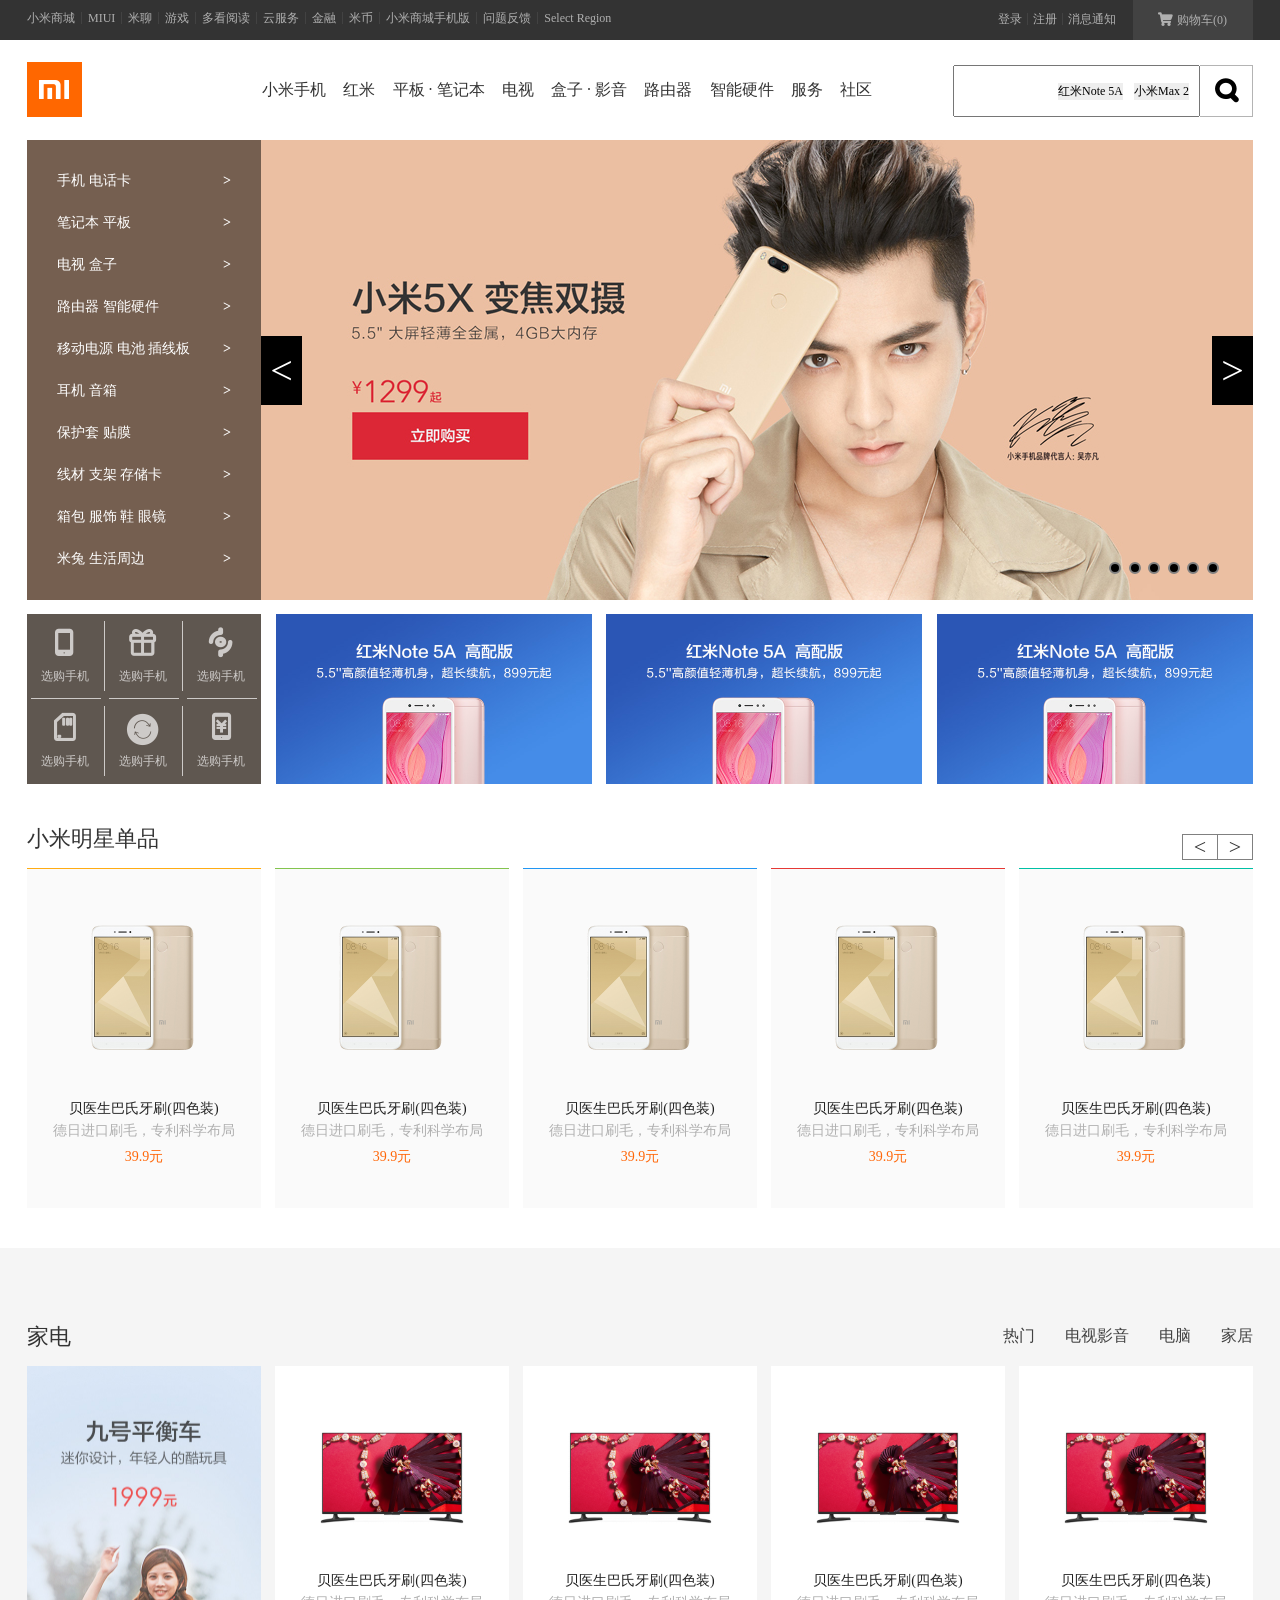
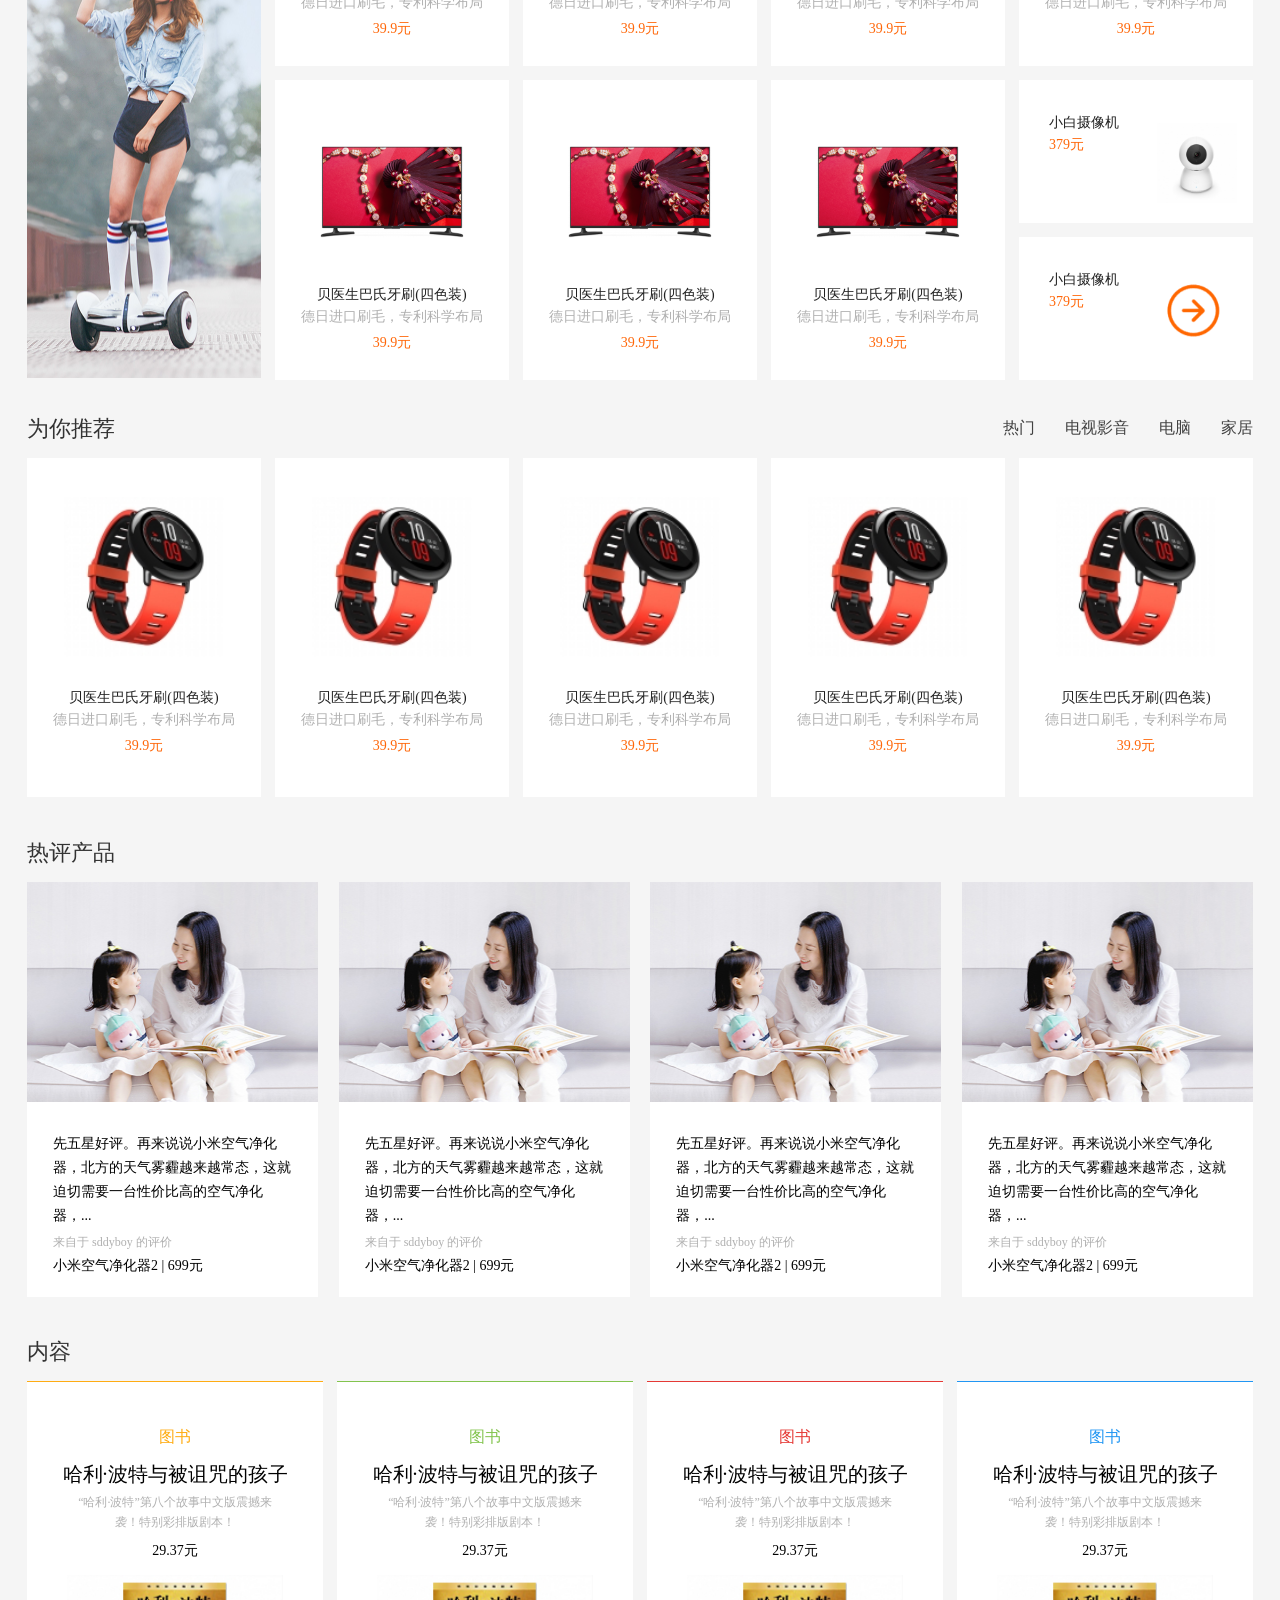
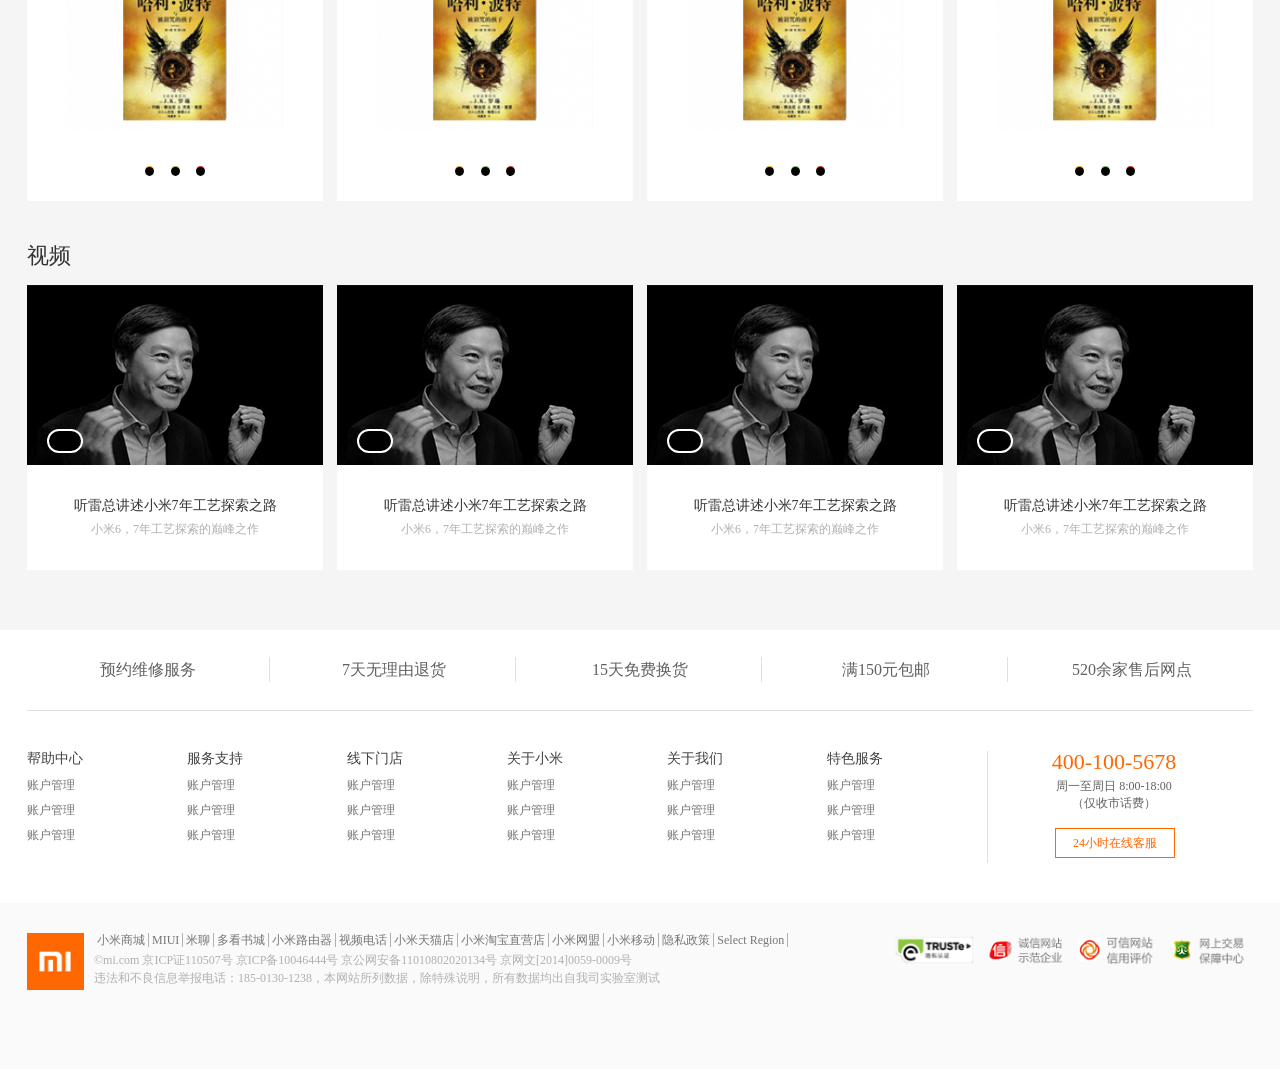
==== commit caec31ca: "1" ====
--- a/index.html
+++ b/index.html
@@ -136,7 +136,6 @@
     <li><img src="img/mai-pc1.jpg" alt=""></li>
     <li><img src="img/mai-pc1.jpg" alt=""></li>
     <li><img src="img/mai-pc1.jpg" alt=""></li>
-
 </ul>
 <!--选购结束-->
 <!--小米明星单品开始-->
@@ -146,7 +145,6 @@
         <div class="you"> > </div>
     </div>
 </div>
-
 <ul class="star-inner">
     <li class="star-line1">
        <div class="img">
@@ -202,6 +200,9 @@
             <li>家居</li>
         </ul>
     </div>
+
+
+
     <div class="home-left">
         <img src="img/home-pc1.jpg" alt="">
     </div>
@@ -279,6 +280,8 @@
             </ul>
         </ul>
     </div>
+
+
 </div>
 <!--家电结束-->
 <!--为你推荐开始-->
@@ -416,10 +419,6 @@
                     <li></li>
                 </ul>
             </div>
-
-
-
-
         </li>
         <li>
             <div class="inner-txt">图书</div>
@@ -436,7 +435,6 @@
                     <li></li>
                 </ul>
             </div>
-
         </li>
         <li>
             <div class="inner-txt">图书</div>
@@ -458,7 +456,6 @@
 <!--内容结束-->
 <!--视频开始-->
 <div class="star">视频</div>
-
 <ul class="video">
     <li>
         <div class="video-img">
@@ -581,7 +578,6 @@
         <div><img src="img/shangbiao-pc3.png" alt=""></div>
         <div><img src="img/shangbiao-pc2.png" alt=""></div>
         <div><img src="img/shangbiao-pc1.png" alt=""></div>
-
     </div>
 </div>
 </div>
--- a/css/one.css
+++ b/css/one.css
@@ -429,8 +429,6 @@
     border-bottom: 2px solid #ff6700;
     color: #ff6700;
 }
-
-
 .home-left{
     width: 234px;
     height:612px;
@@ -689,9 +687,6 @@
     height: 24px;
     background: #ff6700;
 }
-
-
-
 .video-txt1{
     margin: 32px 0 6px;
     font-size: 14px;
@@ -776,9 +771,9 @@
     font-size: 12px;
     text-align: center;
     line-height: 28px;
-    border-color: #ff6700;
     background: #fff;
     color: #ff6700;
+    border: 1px solid #ff6700;
 }
 /*服务结束*/
 /*底部开始*/
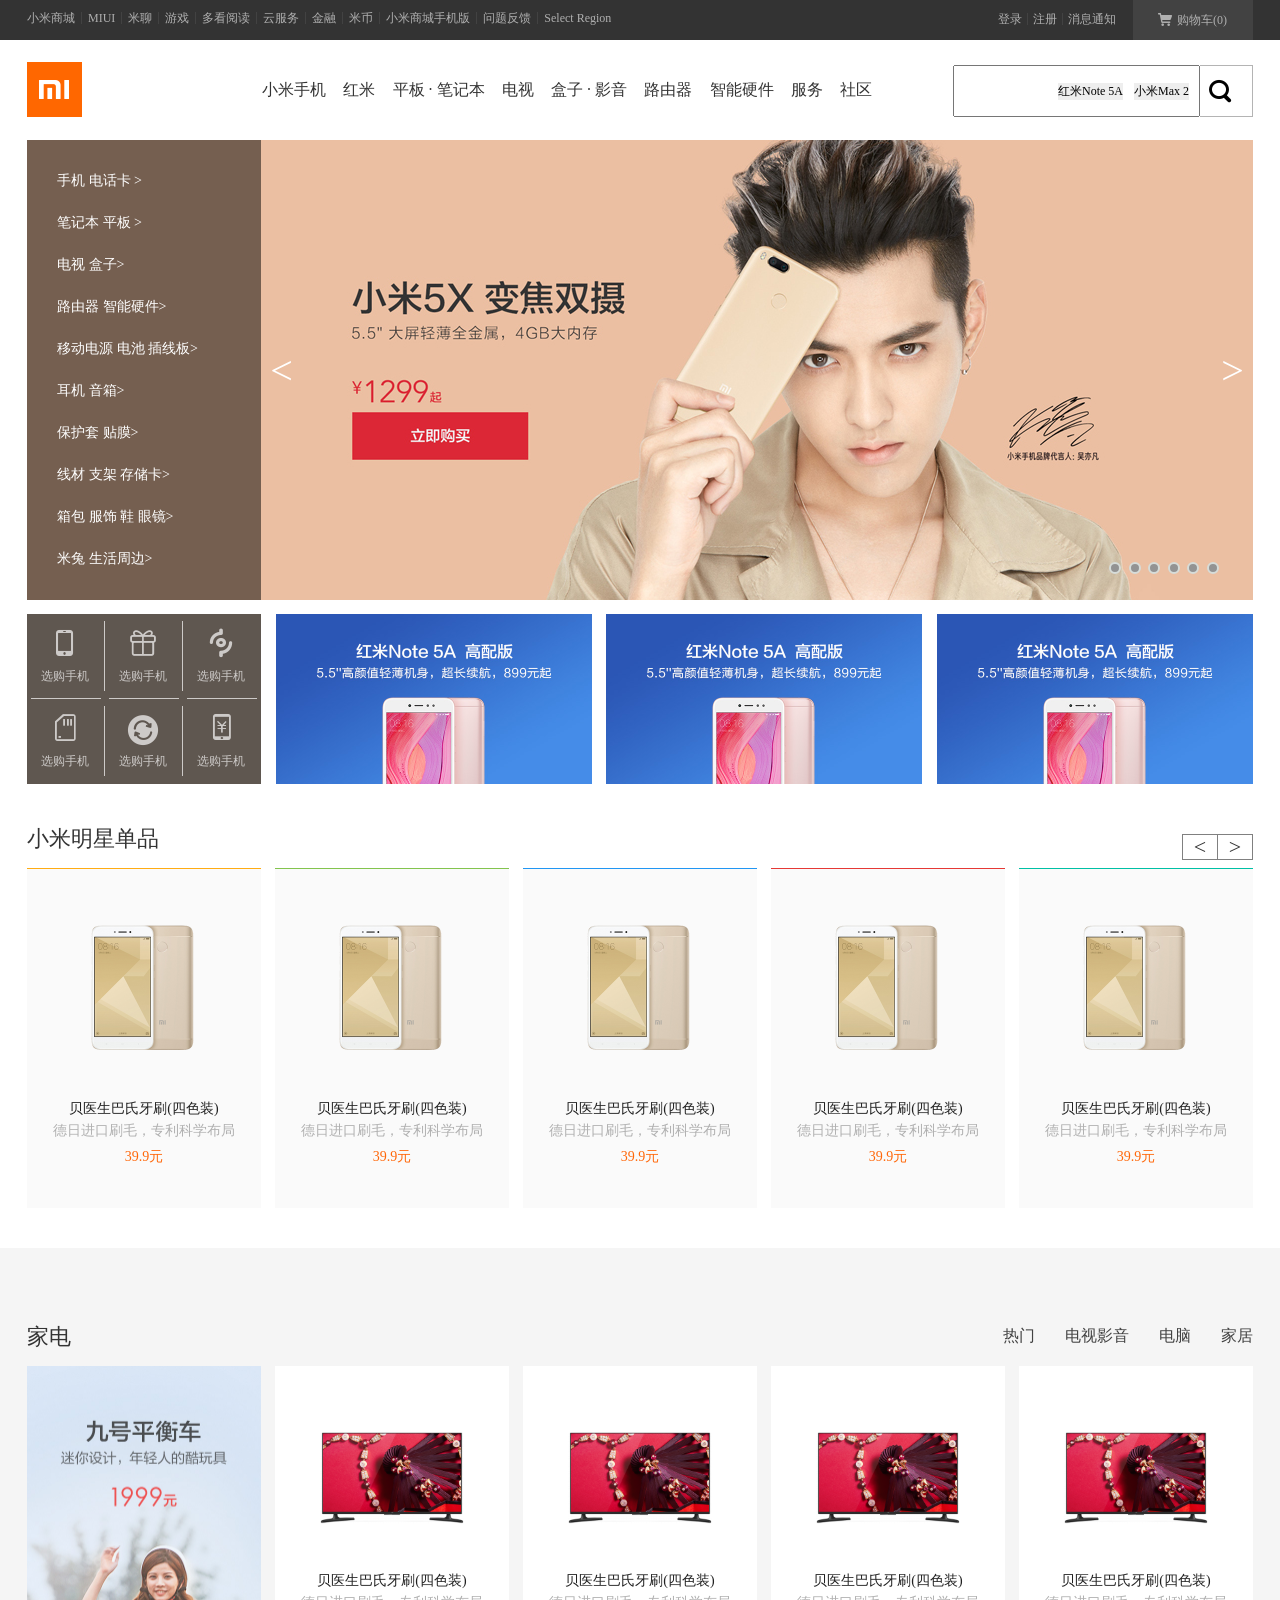
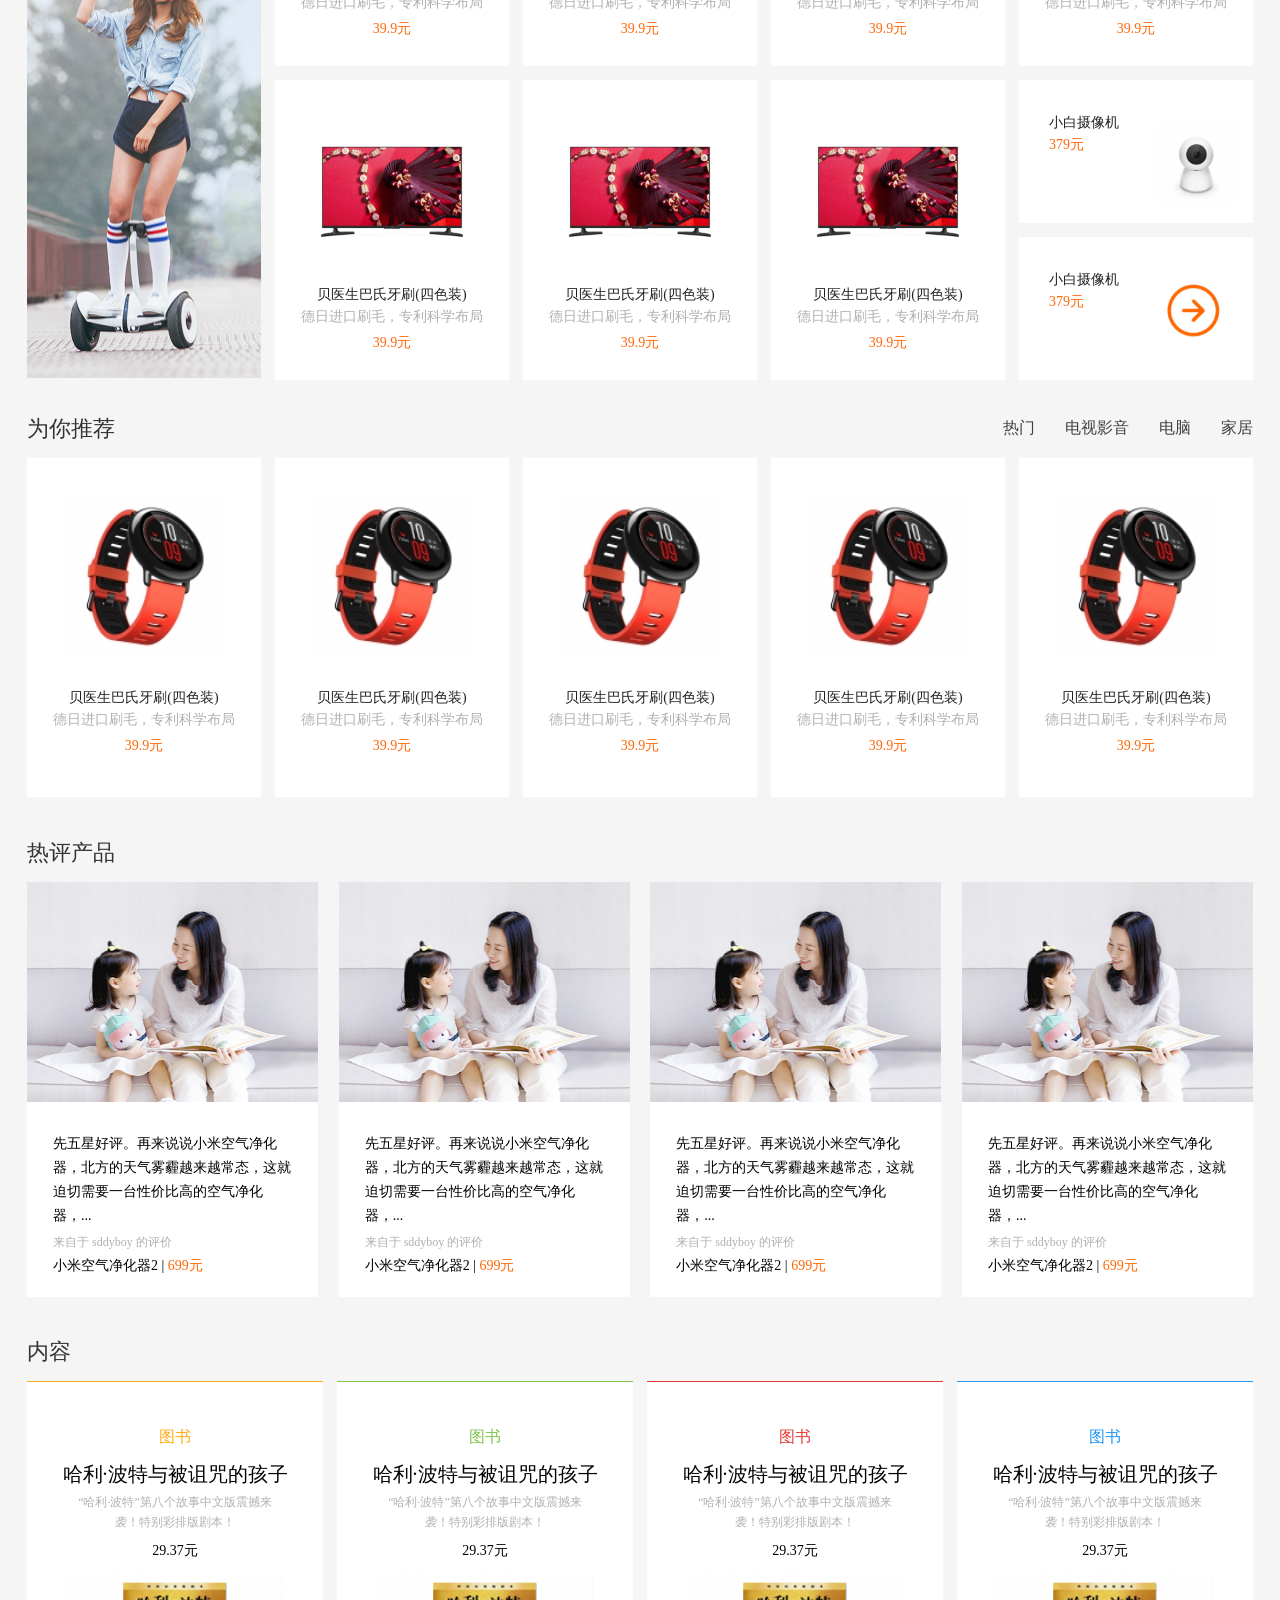
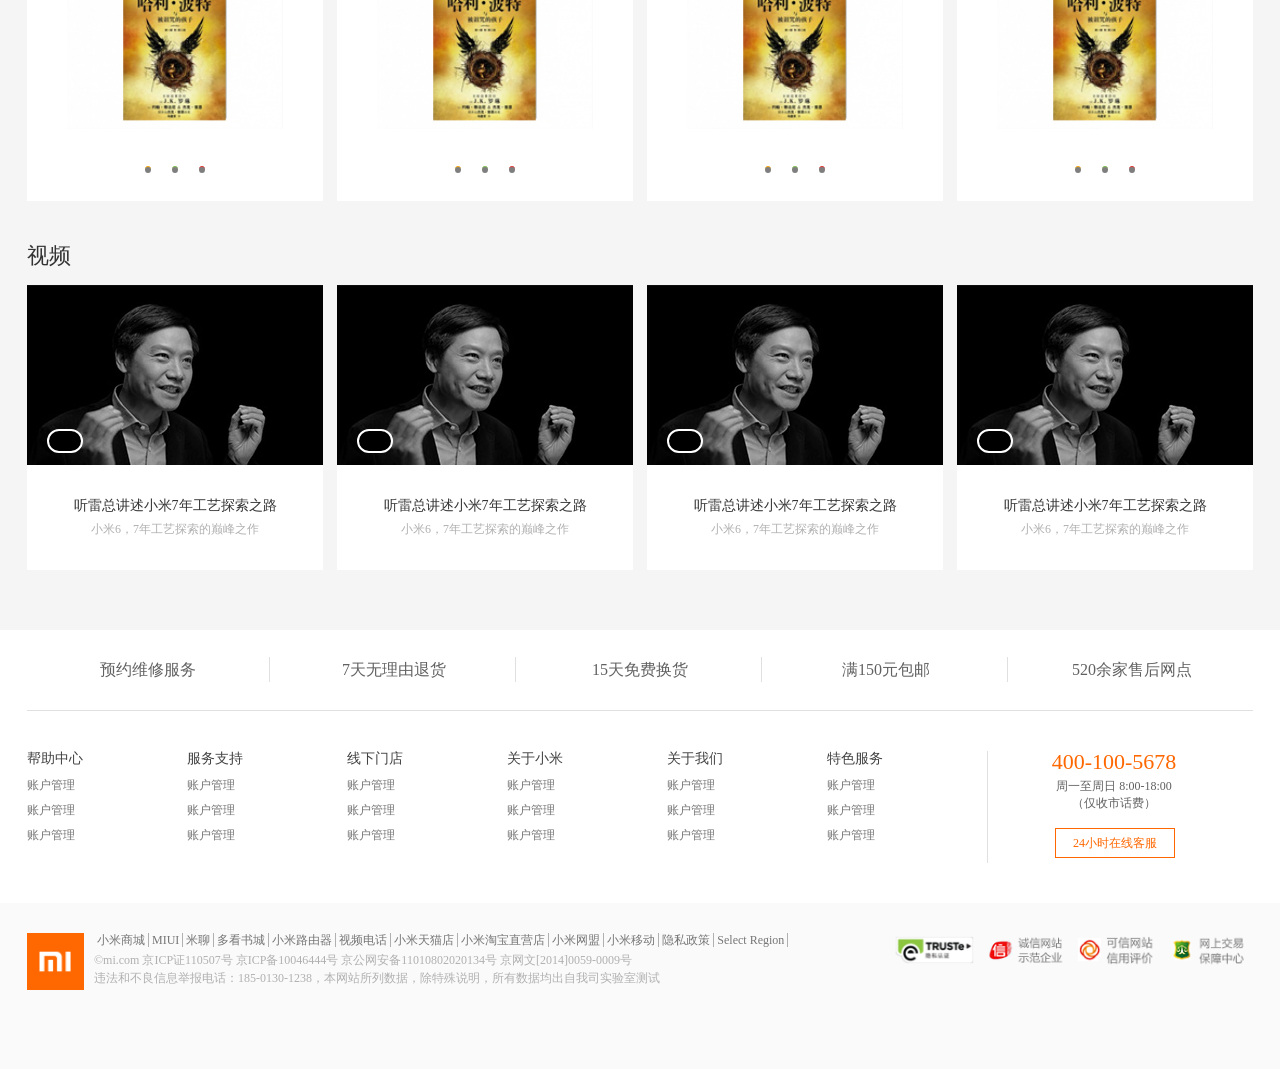
==== commit 6d5efe17: "1" ====
--- a/index.html
+++ b/index.html
@@ -98,6 +98,7 @@
                 <li><span class="iconfont">&#xe648;</span></li>
                 <li>选购手机</li>
             </ul>
+
             <div class="center-line"></div>
             <ul class="choose-smallbox">
                 <li><span class="iconfont">&#xe601;</span></li>
@@ -202,11 +203,14 @@
     </div>
 
 
-
     <div class="home-left">
         <img src="img/home-pc1.jpg" alt="">
     </div>
+
+
+
     <div class="home-right">
+    <!--右面的上部分-->
         <ul class="home-rtop">
             <li>
                 <div class="home-img">
@@ -215,6 +219,11 @@
                 <p class="pp1 home-pp1">贝医生巴氏牙刷(四色装)</p>
                 <p class="pp2 home-pp2">德日进口刷毛，专利科学布局</p>
                 <p class="pp3 home-pp3">39.9元</p>
+                <div class="add-home add-text-c">
+                    <span>小米值得拥有，我们己离不开您!客服妹妹你说呢?</span>
+                    <br>
+                    <span >来自于 俞小兵 的评价</span>
+                </div>
             </li>
             <li>
                 <div class="home-img">
@@ -223,6 +232,11 @@
                 <p class="pp1 home-pp1">贝医生巴氏牙刷(四色装)</p>
                 <p class="pp2 home-pp2">德日进口刷毛，专利科学布局</p>
                 <p class="pp3 home-pp3">39.9元</p>
+                <div class="add-home add-text-c">
+                    <span>小米值得拥有，我们己离不开您!客服妹妹你说呢?</span>
+                    <br>
+                    <span >来自于 俞小兵 的评价</span>
+                </div>
             </li>
             <li>
                 <div class="home-img">
@@ -231,6 +245,11 @@
                 <p class="pp1 home-pp1">贝医生巴氏牙刷(四色装)</p>
                 <p class="pp2 home-pp2">德日进口刷毛，专利科学布局</p>
                 <p class="pp3 home-pp3">39.9元</p>
+                <div class="add-home add-text-c">
+                    <span>小米值得拥有，我们己离不开您!客服妹妹你说呢?</span>
+                    <br>
+                    <span >来自于 俞小兵 的评价</span>
+                </div>
             </li>
             <li>
                 <div class="home-img">
@@ -239,8 +258,14 @@
                 <p class="pp1 home-pp1">贝医生巴氏牙刷(四色装)</p>
                 <p class="pp2 home-pp2">德日进口刷毛，专利科学布局</p>
                 <p class="pp3 home-pp3">39.9元</p>
+                <div class="add-home add-text-c">
+                    <span>小米值得拥有，我们己离不开您!客服妹妹你说呢?</span>
+                    <br>
+                    <span >来自于 俞小兵 的评价</span>
+                </div>
             </li>
         </ul>
+        <!--右面的下部分-->
         <ul class="home-rbottom">
             <li>
                 <div class="home-img">
@@ -249,6 +274,11 @@
                 <p class="pp1 home-pp1">贝医生巴氏牙刷(四色装)</p>
                 <p class="pp2 home-pp2">德日进口刷毛，专利科学布局</p>
                 <p class="pp3 home-pp3">39.9元</p>
+                <div class="add-home add-text-c">
+                    <span>小米值得拥有，我们己离不开您!客服妹妹你说呢?</span>
+                    <br>
+                    <span >来自于 俞小兵 的评价</span>
+                </div>
             </li>
             <li>
                 <div class="home-img">
@@ -257,6 +287,11 @@
                 <p class="pp1 home-pp1">贝医生巴氏牙刷(四色装)</p>
                 <p class="pp2 home-pp2">德日进口刷毛，专利科学布局</p>
                 <p class="pp3 home-pp3">39.9元</p>
+                <div class="add-home add-text-c">
+                    <span>小米值得拥有，我们己离不开您!客服妹妹你说呢?</span>
+                    <br>
+                    <span >来自于 俞小兵 的评价</span>
+                </div>
             </li>
             <li>
                 <div class="home-img">
@@ -265,6 +300,11 @@
                 <p class="pp1 home-pp1">贝医生巴氏牙刷(四色装)</p>
                 <p class="pp2 home-pp2">德日进口刷毛，专利科学布局</p>
                 <p class="pp3 home-pp3">39.9元</p>
+                <div class="add-home add-text-c">
+                    <span>小米值得拥有，我们己离不开您!客服妹妹你说呢?</span>
+                    <br>
+                    <span >来自于 俞小兵 的评价</span>
+                </div>
             </li>
             <ul class="shangxia-box">
                 <li class="shangxia ">
@@ -280,8 +320,6 @@
             </ul>
         </ul>
     </div>
-
-
 </div>
 <!--家电结束-->
 <!--为你推荐开始-->
@@ -349,7 +387,7 @@
         <div class="young-pbox">
             <p class="young-p1">先五星好评。再来说说小米空气净化器，北方的天气雾霾越来越常态，这就迫切需要一台性价比高的空气净化器，...</p>
             <p class="young-p2"> 来自于 sddyboy 的评价 </p>
-            <div class="young-p3">小米空气净化器2 | 699元</div>
+            <div class="young-p3">小米空气净化器2 | <span>699元</span> </div>
         </div>
     </li>
 
@@ -360,7 +398,8 @@
         <div class="young-pbox">
             <p class="young-p1">先五星好评。再来说说小米空气净化器，北方的天气雾霾越来越常态，这就迫切需要一台性价比高的空气净化器，...</p>
             <p class="young-p2"> 来自于 sddyboy 的评价 </p>
-            <div class="young-p3">小米空气净化器2 | 699元</div>
+            <div class="young-p3">小米空气净化器2 | <span>699元</span> </div>
+
         </div>
     </li>
     <li>
@@ -370,7 +409,8 @@
         <div class="young-pbox">
             <p class="young-p1">先五星好评。再来说说小米空气净化器，北方的天气雾霾越来越常态，这就迫切需要一台性价比高的空气净化器，...</p>
             <p class="young-p2"> 来自于 sddyboy 的评价 </p>
-            <div class="young-p3">小米空气净化器2 | 699元</div>
+            <div class="young-p3">小米空气净化器2 | <span>699元</span> </div>
+
         </div>
     </li>
     <li>
@@ -380,7 +420,8 @@
         <div class="young-pbox">
             <p class="young-p1">先五星好评。再来说说小米空气净化器，北方的天气雾霾越来越常态，这就迫切需要一台性价比高的空气净化器，...</p>
             <p class="young-p2"> 来自于 sddyboy 的评价 </p>
-            <div class="young-p3">小米空气净化器2 | 699元</div>
+            <div class="young-p3">小米空气净化器2 | <span>699元</span> </div>
+
         </div>
     </li>
 </ul>
--- a/css/one.css
+++ b/css/one.css
@@ -169,14 +169,9 @@
 .banner-list li:hover{
     background: #ff6700;
 }
-span{
-    float: right;
-    font-weight:800;
-}
 .left,.next{
     width: 41px;
     height:69px;
-    background: black;
     position: absolute;
     text-align: center;
     margin-top: -34px;
@@ -184,6 +179,9 @@
     font-size: 40px;
     line-height: 69px;
 }
+.left:hover,.next:hover{
+    background: rgba(0,0,0,0.6);
+}
 .left{
     left:234px;
     top:50%;
@@ -204,16 +202,15 @@
 .banner .dian-box li{
     width: 8px;
     height: 8px;
-    background: black;
-    border: 2px solid gray;
+    background: #939393;
+    border: 2px solid #d6dcd9;
     border-radius: 8px;
 }
 /*banner结束*/
 .choose{
     width: 1226px;
     height: 170px;
-    margin: 0 auto;
-    margin-top: 14px;
+    margin: 14px auto 0;
     display: flex;
     justify-content: space-between;
 }
@@ -234,16 +231,20 @@
 .choose-top{
     width: 100%;
     height: 84px;
-    /*background: papayawhip;*/
 }
 .choose-smallbox{
     width: 76px;
     height: 77px;
-    /*background: yellow;*/
     float: left;
     padding: 3px 0;
     margin-top: 1px;
-    /*background: paleturquoise;*/
+}
+
+ .choose-top .choose-smallbox:hover li{
+    color:white;
+}
+.choose-top .choose-smallbox:hover li span{
+    color:white;
 }
 .choose-smallbox li:nth-child(1){
     width: 60px;
@@ -253,8 +254,9 @@
     font-size: 30px;
     line-height: 50px;
     color: #CDCAC8;
-    margin-right: 8px;
-}
+    margin-left: 23px;
+}
+
 .choose-smallbox li:nth-child(2){
     font-size: 12px;
     color: #CDCAC8;
@@ -288,8 +290,7 @@
 .star{
     width: 1226px;
     height: 58px;
-    margin: 0 auto;
-    margin-top: 26px;
+    margin:26px auto 0;
     font-size: 22px;
     font-weight: 200;
     line-height: 58px;
@@ -326,8 +327,6 @@
     /*padding-top: 60px;*/
 /*}*/
 
-
-
 .star-inner{
     width: 1226px;
     height: 340px;
@@ -435,6 +434,7 @@
     background: plum;
     float: left;
 }
+/*家电的右边部分*/
 .home-right{
     margin-left: 14px;
     width: 978px;
@@ -455,6 +455,49 @@
     height: 246px;
     padding:34px 0 20px;
     background: white;
+    overflow: hidden;
+    position: relative;
+}
+.home-rtop li:hover{
+    transition: all 0.3s linear;
+    transform:translateY(-2px) ;
+    box-shadow: 0 5px 10px 3px #c4c4c4;
+}
+.home-rbottom li:hover,.home-left:hover{
+    transition: all 0.3s linear;
+    transform:translateY(-2px) ;
+    box-shadow: 0 5px 10px 3px #c4c4c4;
+}
+.add-home{
+    width:174px;
+    height:60px;
+    background: rgb(255, 115, 0);
+    background: orange;
+    position: absolute;
+    left: 0;
+    bottom: -100px;
+    transition: all 0.5s linear;
+    padding:8px 30px;
+    font-size: 12px;
+    color: white;
+}
+.add-home span:nth-child(1){
+    color: #fff;
+}
+.add-text-c span:nth-child(3){
+    display: block;
+    margin-top:8px;
+    text-align: left;
+    color: rgba(255,255,255,0.6);
+}
+
+.home-rtop li:hover .add-home{
+    bottom: 0;
+    background: rgb(255, 115, 1);
+}
+.home-rbottom li:hover .add-home{
+    bottom: 0;
+    background: rgb(255, 115, 1);
 }
 .home-img{
     width: 150px;
@@ -471,7 +514,6 @@
 .shangxia-box{
     width: 234px;
     height: 300px;
-    /*background: #3189fb;*/
 }
 .shangxia-box li{
     width: 100%;
@@ -526,6 +568,11 @@
     border: 0;
     background: white;
 }
+.star-inner li:hover{
+    transition: all 0.3s linear;
+    transform:translateY(-1px) ;
+    box-shadow: 0 5px 10px 3px #c4c4c4;
+}
 .young{
     width: 1226px;
     height: 415px;
@@ -538,6 +585,11 @@
     width: 291px;
     height: 100%;
     background: white;
+}
+.young li:hover{
+    transition: all 0.3s linear;
+    transform:translateY(-2px) ;
+    box-shadow: 0 5px 10px 3px #d3d3d3;
 }
 .young-img{
     width: 291px;
@@ -563,6 +615,14 @@
     font-size: 14px;
     font-weight: 400;
 }
+.young-p3 span{
+    font-size: 14px;
+color: #FF6700;
+}
+
+
+
+
 
 /*为你推荐结束*/
 /*内容开始*/
@@ -580,6 +640,13 @@
     background: white;
     padding: 45px 0 0;
 }
+.inner>li:hover{
+    transition: all 0.3s linear;
+    transform:translateY(-2px) ;
+    box-shadow: 0 5px 10px 3px #d3d3d3;
+}
+
+
 .inner li:nth-child(1){
     border-top:1px solid  #ffac13;
     color: #ffac13;
@@ -644,9 +711,9 @@
     margin-left: -30px;
 }
 .inner-box .dian-box li{
-    width: 9px;
-    height:9px;
-    background: black;
+    width: 6px;
+    height:6px;
+    background: #7e7e7e;
     border-radius: 50%;
 }
 /*内容结束*/
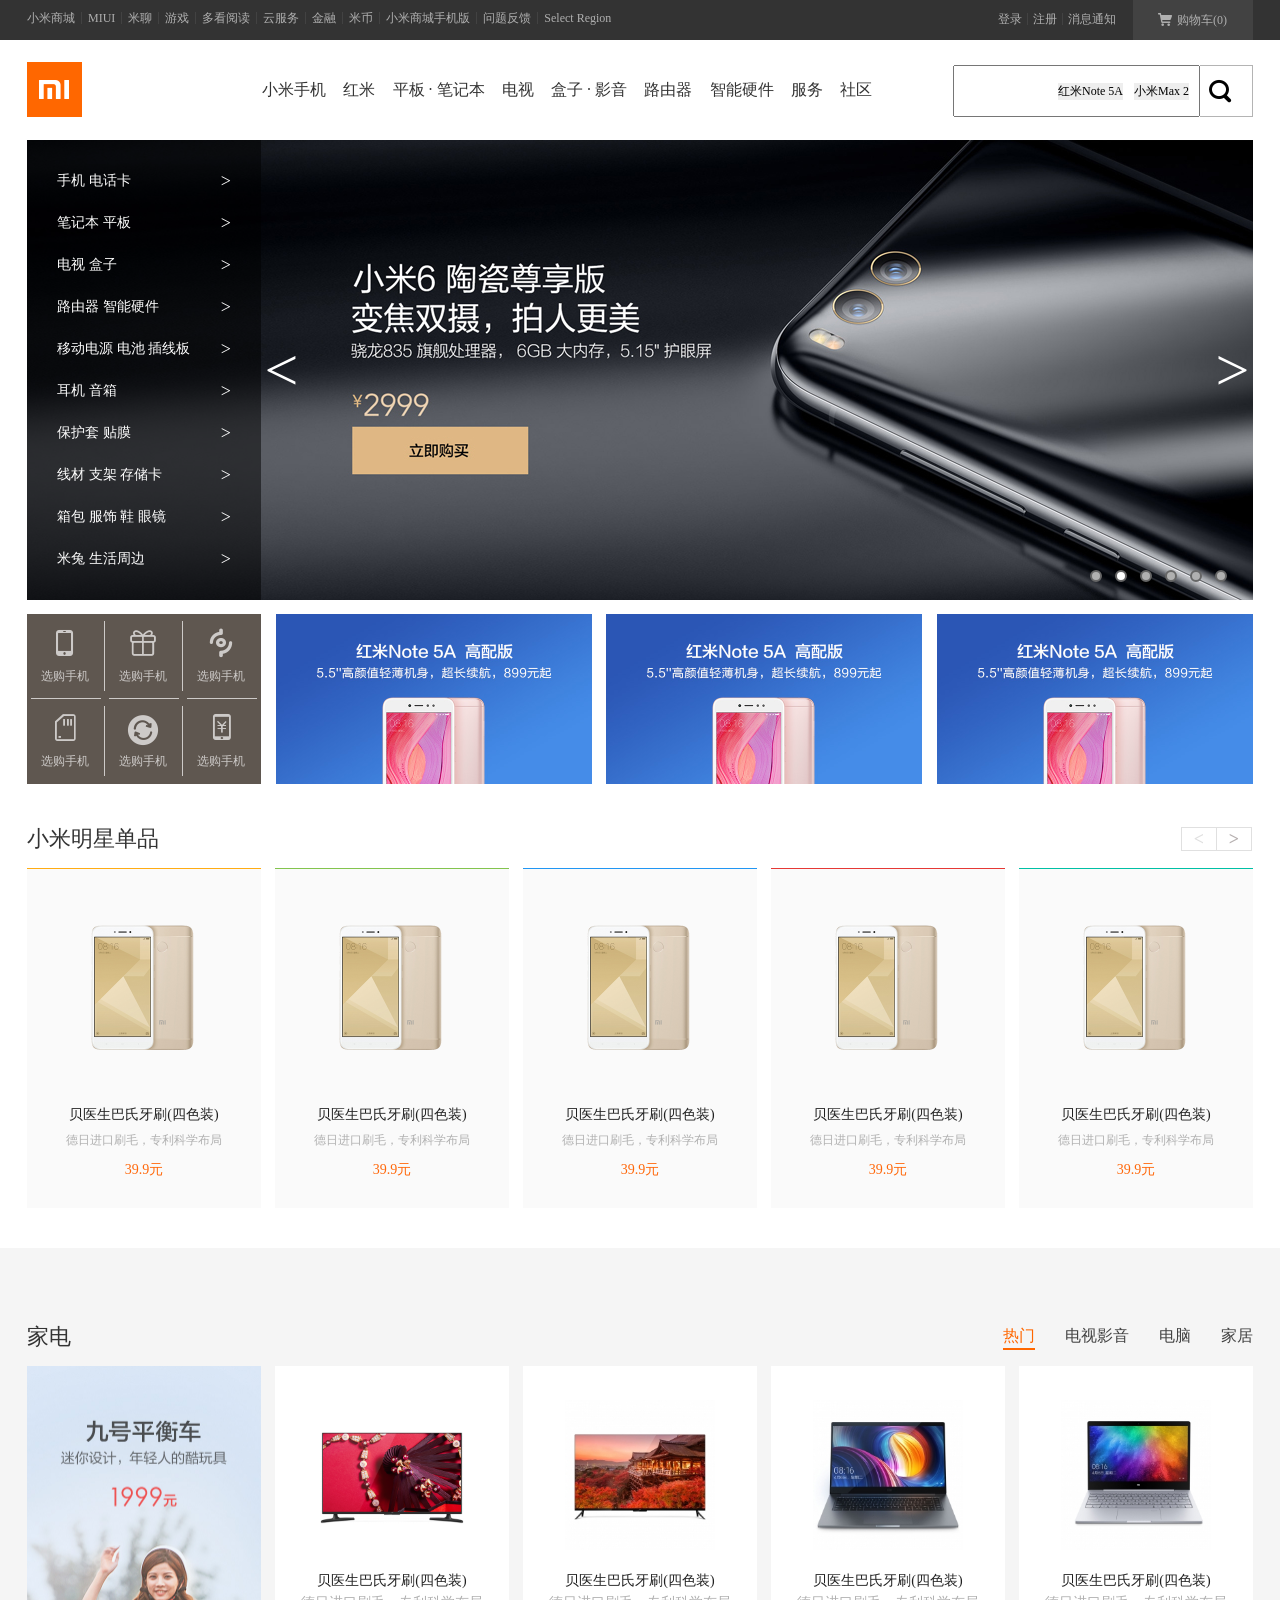
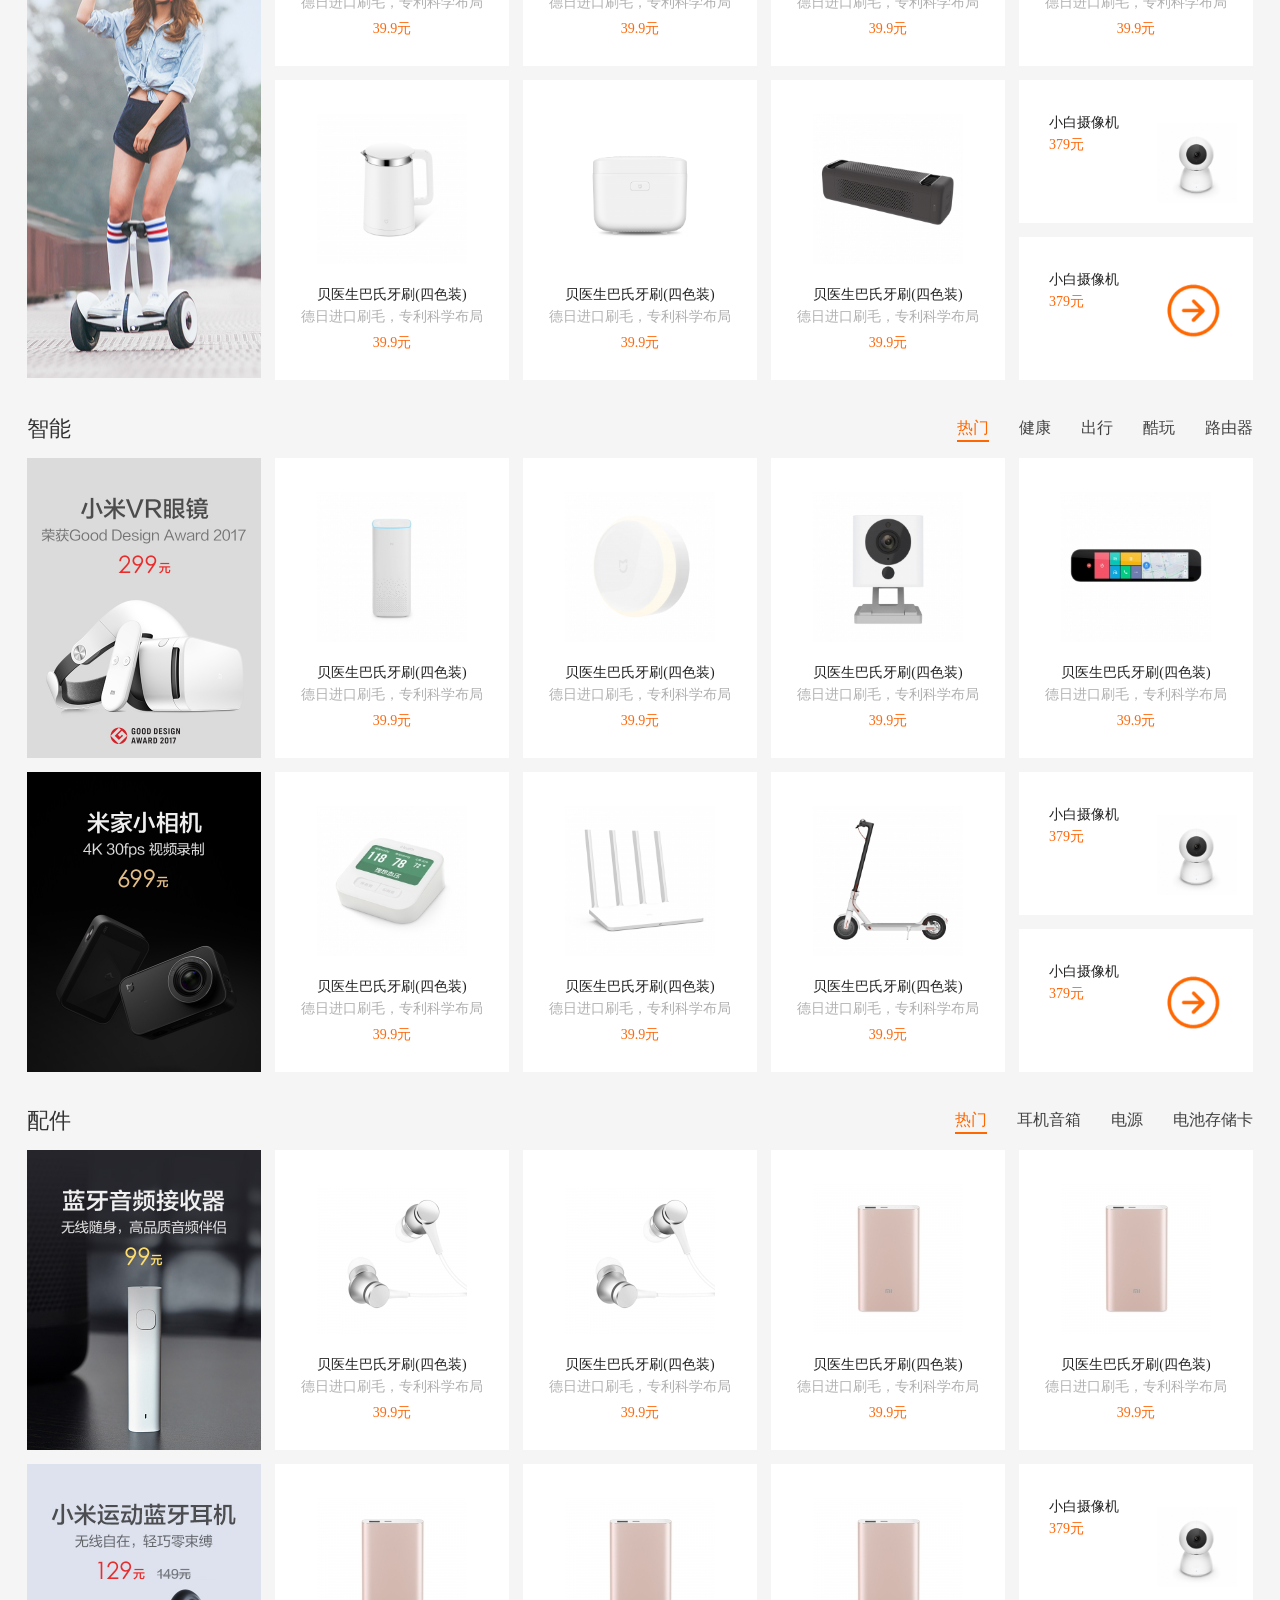
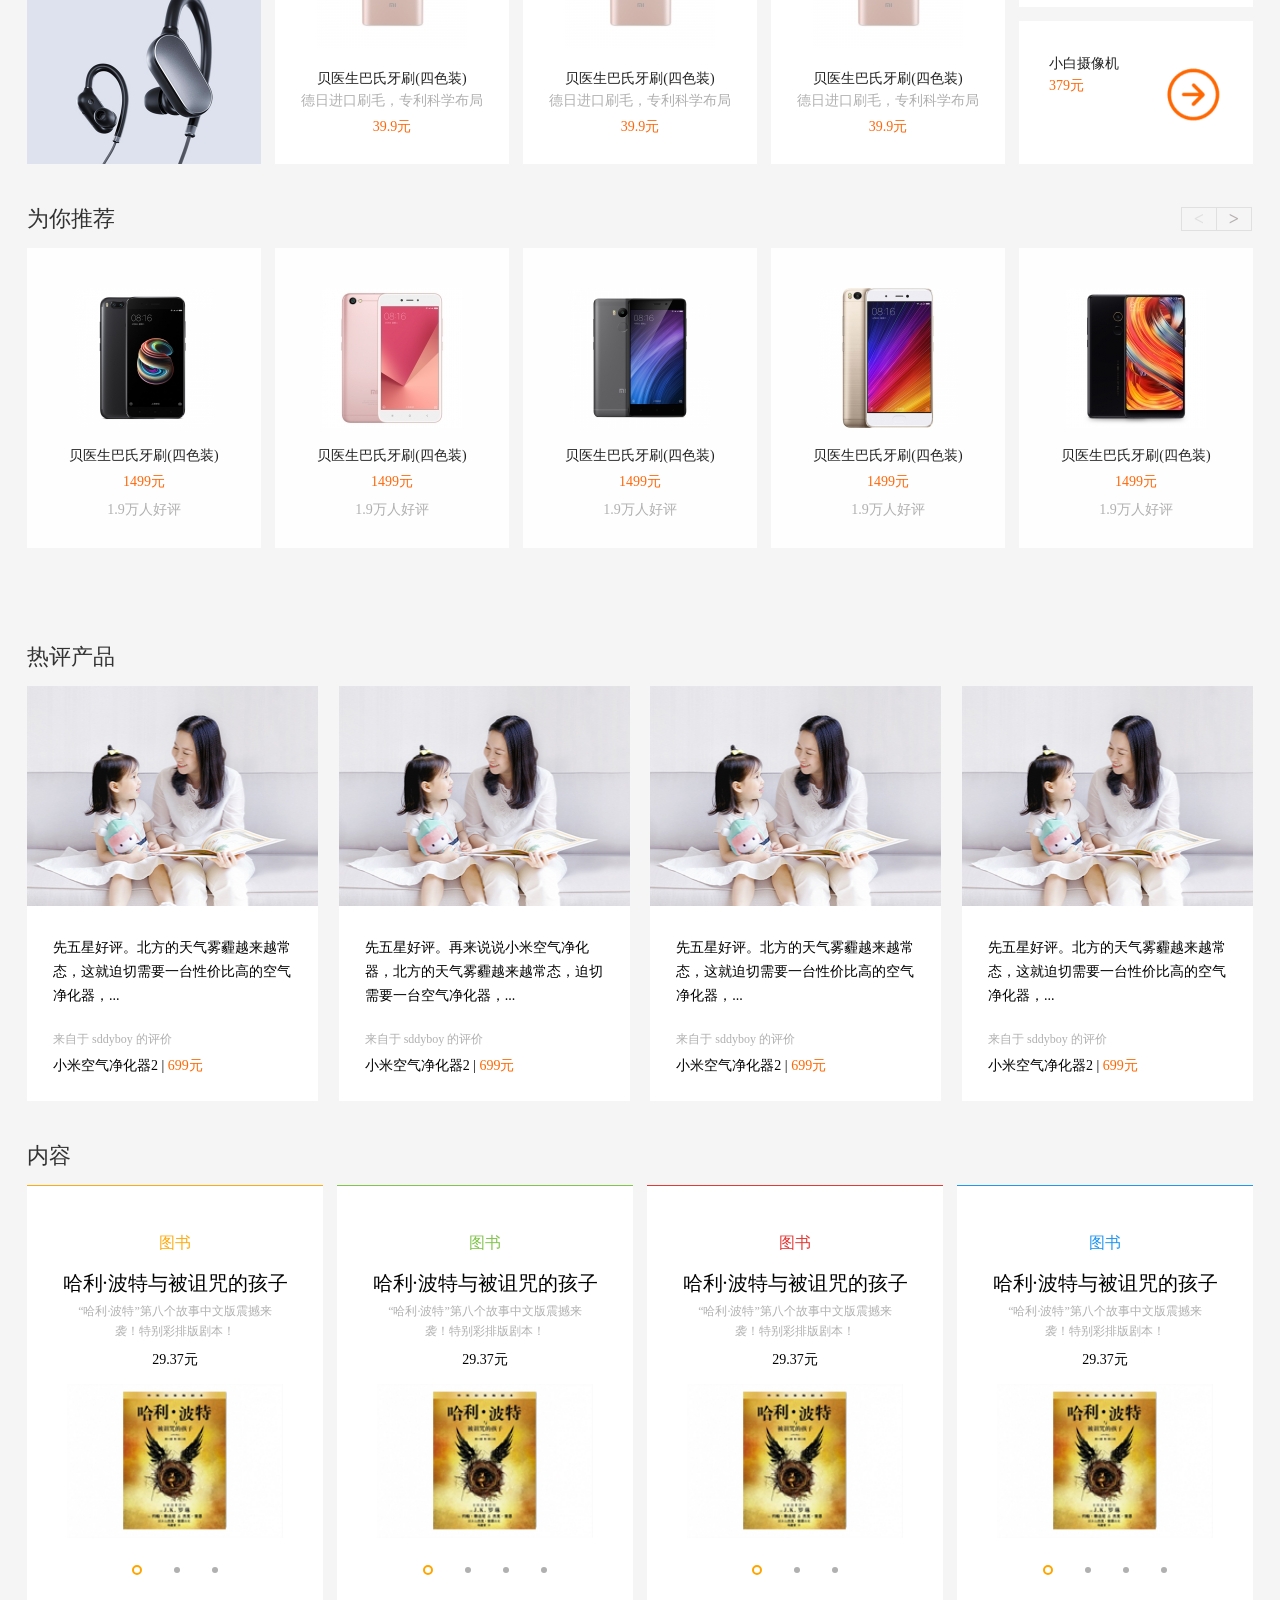
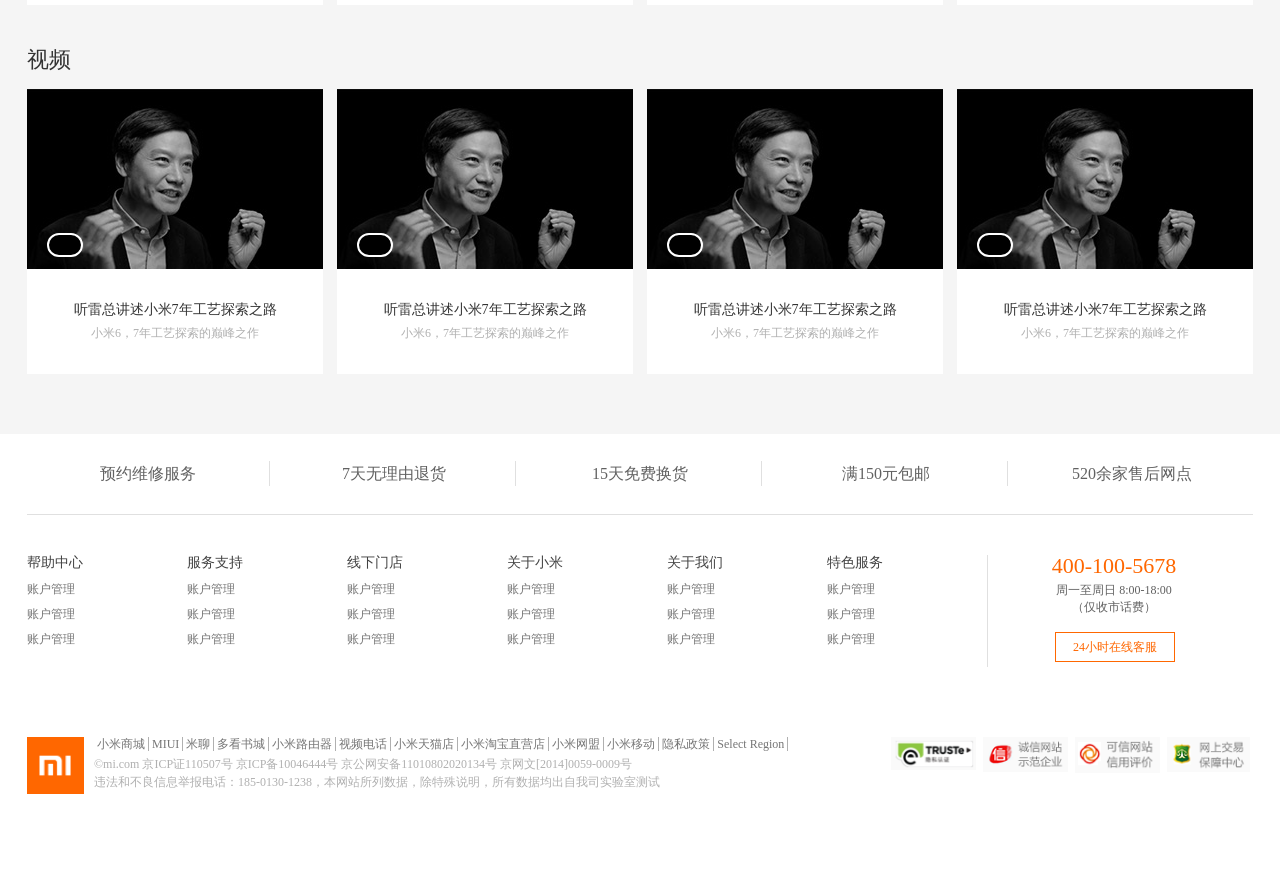
==== commit a94e16cf: "111" ====
--- a/index.html
+++ b/index.html
@@ -4,7 +4,7 @@
     <meta charset="UTF-8">
     <title>小米商城</title>
     <link rel="shortcut icon" href="img/logo.png">
-    <link rel="stylesheet" href="css/one.css">
+    <link rel="stylesheet" href="css/xm.css">
     <link rel="stylesheet" href="css/iconfont.css">
 </head>
 <body>
@@ -63,8 +63,13 @@
 </nav>
 <!--banner开始-->
 <div class="banner">
-    <ul class="banner-img">
-        <img src="img/banner-pc1.jpg" alt="">
+    <ul class="banner-box">
+        <li class="active"><a href="#1"><img src="img/banner-p1.jpg" alt=""></a></li>
+        <li><a href="#2"><img src="img/banner-p2.jpg" alt=""></a></li>
+        <li><a href="#3"><img src="img/banner-p3.jpg" alt=""></a></li>
+        <li><a href="#4"><img src="img/banner-p4.jpg" alt=""></a></li>
+        <li><a href="#5"><img src="img/banner-p5.jpg" alt=""></a></li>
+        <li><a href="#6"><img src="img/banner-p6.jpg" alt=""></a></li>
     </ul>
     <ul class="banner-list">
         <li>手机 电话卡 <span>&gt;</span> </li>
@@ -78,8 +83,8 @@
         <li>箱包 服饰 鞋 眼镜<span>&gt;</span></li>
         <li>米兔 生活周边<span>&gt;</span></li>
     </ul>
-    <ul class="dian-box">
-        <li></li>
+    <ul class="dianbox">
+        <li class="active"></li>
         <li></li>
         <li></li>
         <li></li>
@@ -140,242 +145,1751 @@
 </ul>
 <!--选购结束-->
 <!--小米明星单品开始-->
-<div class="star">小米明星单品
-    <div class="star-r">
-        <div class="zuo"> < </div>
-        <div class="you"> > </div>
+<div class="sstar-bigbox">
+    <div class="sstar-top">
+        <div class="sstar-title">小米明星单品</div>
+        <ul class="sjiantou">
+            <li class="sprev ">&lt;</li>
+            <li class="snext active">&gt;</li>
+        </ul>
+    </div>
+    <div class="sstar-bottom">
+        <ul class="sstar-bottom-inner">
+            <li class="sstar-line1">
+                <div class="img">
+                    <img src="img/star-pc1.png" alt="">
+                </div>
+                <p class="spp1">贝医生巴氏牙刷(四色装)</p>
+                <p class="spp2">德日进口刷毛，专利科学布局</p>
+                <p class="spp3">39.9元</p>
+            </li>
+            <li class="sstar-line2">
+                <div class="img">
+                    <img src="img/star-pc1.png" alt="">
+                </div>
+                <p class="spp1">贝医生巴氏牙刷(四色装)</p>
+                <p class="spp2">德日进口刷毛，专利科学布局</p>
+                <p class="spp3">39.9元</p>
+            </li>
+            <li class="sstar-line3">
+                <div class="img">
+                    <img src="img/star-pc1.png" alt="">
+                </div>
+                <p class="spp1">贝医生巴氏牙刷(四色装)</p>
+                <p class="spp2">德日进口刷毛，专利科学布局</p>
+                <p class="spp3">39.9元</p>
+            </li>
+            <li class="sstar-line4">
+                <div class="img">
+                    <img src="img/star-pc1.png" alt="">
+                </div>
+                <p class="spp1">贝医生巴氏牙刷(四色装)</p>
+                <p class="spp2">德日进口刷毛，专利科学布局</p>
+                <p class="spp3">39.9元</p>
+            </li>
+            <li class="sstar-line5">
+                <div class="img">
+                    <img src="img/star-pc1.png" alt="">
+                </div>
+                <p class="spp1">贝医生巴氏牙刷(四色装)</p>
+                <p class="spp2">德日进口刷毛，专利科学布局</p>
+                <p class="spp3">39.9元</p>
+            </li>
+            <li class="sstar-line1">
+                <div class="img">
+                    <img src="img/star-pc2.png" alt="">
+                </div>
+                <p class="spp1">贝医生巴氏牙刷(四色装)</p>
+                <p class="spp2">德日进口刷毛，专利科学布局</p>
+                <p class="spp3">39.9元</p>
+            </li>
+            <li class="sstar-line2">
+                <div class="img">
+                    <img src="img/star-pc2.png" alt="">
+                </div>
+                <p class="spp1">贝医生巴氏牙刷(四色装)</p>
+                <p class="spp2">德日进口刷毛，专利科学布局</p>
+                <p class="spp3">39.9元</p>
+            </li>
+            <li class="sstar-line3">
+                <div class="img">
+                    <img src="img/star-pc2.png" alt="">
+                </div>
+                <p class="spp1">贝医生巴氏牙刷(四色装)</p>
+                <p class="spp2">德日进口刷毛，专利科学布局</p>
+                <p class="spp3">39.9元</p>
+            </li>
+            <li class="sstar-line4">
+                <div class="img">
+                    <img src="img/star-pc2.png" alt="">
+                </div>
+                <p class="spp1">贝医生巴氏牙刷(四色装)</p>
+                <p class="spp2">德日进口刷毛，专利科学布局</p>
+                <p class="spp3">39.9元</p>
+            </li>
+            <li class="sstar-line5" id="del-rmargin">
+                <div class="img">
+                    <img src="img/star-pc2.png" alt="">
+                </div>
+                <p class="spp1">贝医生巴氏牙刷(四色装)</p>
+                <p class="spp2">德日进口刷毛，专利科学布局</p>
+                <p class="spp3">39.9元</p>
+            </li>
+        </ul>
     </div>
 </div>
-<ul class="star-inner">
-    <li class="star-line1">
-       <div class="img">
-           <img src="img/star-pc1.png" alt="">
-       </div>
-        <p class="pp1">贝医生巴氏牙刷(四色装)</p>
-        <p class="pp2">德日进口刷毛，专利科学布局</p>
-        <p class="pp3">39.9元</p>
-    </li>
-    <li class="star-line2">
-        <div class="img">
-            <img src="img/star-pc1.png" alt="">
-        </div>
-        <p class="pp1">贝医生巴氏牙刷(四色装)</p>
-        <p class="pp2">德日进口刷毛，专利科学布局</p>
-        <p class="pp3">39.9元</p>
-    </li>
-    <li class="star-line3">
-        <div class="img">
-            <img src="img/star-pc1.png" alt="">
-        </div>
-        <p class="pp1">贝医生巴氏牙刷(四色装)</p>
-        <p class="pp2">德日进口刷毛，专利科学布局</p>
-        <p class="pp3">39.9元</p>
-    </li>
-    <li class="star-line4">
-        <div class="img">
-            <img src="img/star-pc1.png" alt="">
-        </div>
-        <p class="pp1">贝医生巴氏牙刷(四色装)</p>
-        <p class="pp2">德日进口刷毛，专利科学布局</p>
-        <p class="pp3">39.9元</p>
-    </li>
-    <li class="star-line5">
-        <div class="img">
-            <img src="img/star-pc1.png" alt="">
-        </div>
-        <p class="pp1">贝医生巴氏牙刷(四色装)</p>
-        <p class="pp2">德日进口刷毛，专利科学布局</p>
-        <p class="pp3">39.9元</p>
-    </li>
-</ul>
 <!--明星单品结束-->
+<div class="bg-color">
 <!--家电开始-->
-<div class="bg-color">
 <div class="home">
     <div class="home-title">
         <div class="home-titlel">家电</div>
         <ul class="home-titler">
-            <li>热门</li>
+            <li class="home-active">热门</li>
             <li>电视影音</li>
             <li>电脑</li>
             <li>家居</li>
         </ul>
     </div>
-
-
     <div class="home-left">
         <img src="img/home-pc1.jpg" alt="">
     </div>
-
-
-
     <div class="home-right">
-    <!--右面的上部分-->
-        <ul class="home-rtop">
-            <li>
-                <div class="home-img">
-                    <img src="img/home-pc2.png" alt="">
-                </div>
-                <p class="pp1 home-pp1">贝医生巴氏牙刷(四色装)</p>
-                <p class="pp2 home-pp2">德日进口刷毛，专利科学布局</p>
-                <p class="pp3 home-pp3">39.9元</p>
-                <div class="add-home add-text-c">
-                    <span>小米值得拥有，我们己离不开您!客服妹妹你说呢?</span>
-                    <br>
-                    <span >来自于 俞小兵 的评价</span>
-                </div>
-            </li>
-            <li>
-                <div class="home-img">
-                    <img src="img/home-pc2.png" alt="">
-                </div>
-                <p class="pp1 home-pp1">贝医生巴氏牙刷(四色装)</p>
-                <p class="pp2 home-pp2">德日进口刷毛，专利科学布局</p>
-                <p class="pp3 home-pp3">39.9元</p>
-                <div class="add-home add-text-c">
-                    <span>小米值得拥有，我们己离不开您!客服妹妹你说呢?</span>
-                    <br>
-                    <span >来自于 俞小兵 的评价</span>
-                </div>
-            </li>
-            <li>
-                <div class="home-img">
-                    <img src="img/home-pc2.png" alt="">
-                </div>
-                <p class="pp1 home-pp1">贝医生巴氏牙刷(四色装)</p>
-                <p class="pp2 home-pp2">德日进口刷毛，专利科学布局</p>
-                <p class="pp3 home-pp3">39.9元</p>
-                <div class="add-home add-text-c">
-                    <span>小米值得拥有，我们己离不开您!客服妹妹你说呢?</span>
-                    <br>
-                    <span >来自于 俞小兵 的评价</span>
-                </div>
-            </li>
-            <li>
-                <div class="home-img">
-                    <img src="img/home-pc2.png" alt="">
-                </div>
-                <p class="pp1 home-pp1">贝医生巴氏牙刷(四色装)</p>
-                <p class="pp2 home-pp2">德日进口刷毛，专利科学布局</p>
-                <p class="pp3 home-pp3">39.9元</p>
-                <div class="add-home add-text-c">
-                    <span>小米值得拥有，我们己离不开您!客服妹妹你说呢?</span>
-                    <br>
-                    <span >来自于 俞小兵 的评价</span>
-                </div>
-            </li>
-        </ul>
-        <!--右面的下部分-->
-        <ul class="home-rbottom">
-            <li>
-                <div class="home-img">
-                    <img src="img/home-pc2.png" alt="">
-                </div>
-                <p class="pp1 home-pp1">贝医生巴氏牙刷(四色装)</p>
-                <p class="pp2 home-pp2">德日进口刷毛，专利科学布局</p>
-                <p class="pp3 home-pp3">39.9元</p>
-                <div class="add-home add-text-c">
-                    <span>小米值得拥有，我们己离不开您!客服妹妹你说呢?</span>
-                    <br>
-                    <span >来自于 俞小兵 的评价</span>
-                </div>
-            </li>
-            <li>
-                <div class="home-img">
-                    <img src="img/home-pc2.png" alt="">
-                </div>
-                <p class="pp1 home-pp1">贝医生巴氏牙刷(四色装)</p>
-                <p class="pp2 home-pp2">德日进口刷毛，专利科学布局</p>
-                <p class="pp3 home-pp3">39.9元</p>
-                <div class="add-home add-text-c">
-                    <span>小米值得拥有，我们己离不开您!客服妹妹你说呢?</span>
-                    <br>
-                    <span >来自于 俞小兵 的评价</span>
-                </div>
-            </li>
-            <li>
-                <div class="home-img">
-                    <img src="img/home-pc2.png" alt="">
-                </div>
-                <p class="pp1 home-pp1">贝医生巴氏牙刷(四色装)</p>
-                <p class="pp2 home-pp2">德日进口刷毛，专利科学布局</p>
-                <p class="pp3 home-pp3">39.9元</p>
-                <div class="add-home add-text-c">
-                    <span>小米值得拥有，我们己离不开您!客服妹妹你说呢?</span>
-                    <br>
-                    <span >来自于 俞小兵 的评价</span>
-                </div>
-            </li>
-            <ul class="shangxia-box">
-                <li class="shangxia ">
-                    <div class="shangxia-img1"><img src="img/sx-pc1.jpg" alt=""></div>
-                    <span class="sx-txt1">小白摄像机</span><br>
-                    <span class="sx-txt2">379元</span>
-                </li>
-                <li class="shangxia ">
-                    <div class="shangxia-img2"><img src="img/jiantou-pc.png" alt=""></div>
-                    <span class="sx-txt1">小白摄像机</span><br>
-                    <span class="sx-txt2">379元</span>
-                </li>
-            </ul>
-        </ul>
+        <div class="home-box home-box-active">
+            <!--右面的上部分-----------热点-->
+            <ul class="home-rtop">
+                <li>
+                    <div class="home-img">
+                        <img src="img/home-pc2.png" alt="">
+                    </div>
+                    <p class="pp1 home-pp1">贝医生巴氏牙刷(四色装)</p>
+                    <p class="pp2 home-pp2">德日进口刷毛，专利科学布局</p>
+                    <p class="pp3 home-pp3">39.9元</p>
+                    <div class="add-home add-text-c">
+                        <span>小米值得拥有，我们己离不开您!客服妹妹你说呢?</span>
+                        <br>
+                        <span >来自于 俞小兵 的评价</span>
+                    </div>
+                </li>
+                <li>
+                    <div class="home-img">
+                        <img src="img/home-pc3.jpg" alt="">
+                    </div>
+                    <p class="pp1 home-pp1">贝医生巴氏牙刷(四色装)</p>
+                    <p class="pp2 home-pp2">德日进口刷毛，专利科学布局</p>
+                    <p class="pp3 home-pp3">39.9元</p>
+                    <div class="add-home add-text-c">
+                        <span>小米值得拥有，我们己离不开您!客服妹妹你说呢?</span>
+                        <br>
+                        <span >来自于 俞小兵 的评价</span>
+                    </div>
+                </li>
+                <li>
+                    <div class="home-img">
+                        <img src="img/home-pc5.jpg" alt="">
+                    </div>
+                    <p class="pp1 home-pp1">贝医生巴氏牙刷(四色装)</p>
+                    <p class="pp2 home-pp2">德日进口刷毛，专利科学布局</p>
+                    <p class="pp3 home-pp3">39.9元</p>
+                    <div class="add-home add-text-c">
+                        <span>小米值得拥有，我们己离不开您!客服妹妹你说呢?</span>
+                        <br>
+                        <span >来自于 俞小兵 的评价</span>
+                    </div>
+                </li>
+                <li>
+                    <div class="home-img">
+                        <img src="img/home-pc6.jpg" alt="">
+                    </div>
+                    <p class="pp1 home-pp1">贝医生巴氏牙刷(四色装)</p>
+                    <p class="pp2 home-pp2">德日进口刷毛，专利科学布局</p>
+                    <p class="pp3 home-pp3">39.9元</p>
+                    <div class="add-home add-text-c">
+                        <span>小米值得拥有，我们己离不开您!客服妹妹你说呢?</span>
+                        <br>
+                        <span >来自于 俞小兵 的评价</span>
+                    </div>
+                </li>
+            </ul>
+            <!--右面的下部分-->
+            <ul class="home-rbottom">
+                <li>
+                    <div class="home-img">
+                        <img src="img/home-pc7.jpg" alt="">
+                    </div>
+                    <p class="pp1 home-pp1">贝医生巴氏牙刷(四色装)</p>
+                    <p class="pp2 home-pp2">德日进口刷毛，专利科学布局</p>
+                    <p class="pp3 home-pp3">39.9元</p>
+                    <div class="add-home add-text-c">
+                        <span>小米值得拥有，我们己离不开您!客服妹妹你说呢?</span>
+                        <br>
+                        <span >来自于 俞小兵 的评价</span>
+                    </div>
+                </li>
+                <li>
+                    <div class="home-img">
+                        <img src="img/home-pc8.png" alt="">
+                    </div>
+                    <p class="pp1 home-pp1">贝医生巴氏牙刷(四色装)</p>
+                    <p class="pp2 home-pp2">德日进口刷毛，专利科学布局</p>
+                    <p class="pp3 home-pp3">39.9元</p>
+                    <div class="add-home add-text-c">
+                        <span>小米值得拥有，我们己离不开您!客服妹妹你说呢?</span>
+                        <br>
+                        <span >来自于 俞小兵 的评价</span>
+                    </div>
+                </li>
+                <li>
+                    <div class="home-img">
+                        <img src="img/home-pc4.jpg" alt="">
+                    </div>
+                    <p class="pp1 home-pp1">贝医生巴氏牙刷(四色装)</p>
+                    <p class="pp2 home-pp2">德日进口刷毛，专利科学布局</p>
+                    <p class="pp3 home-pp3">39.9元</p>
+                    <div class="add-home add-text-c">
+                        <span>小米值得拥有，我们己离不开您!客服妹妹你说呢?</span>
+                        <br>
+                        <span >来自于 俞小兵 的评价</span>
+                    </div>
+                </li>
+                <ul class="shangxia-box">
+                    <li class="shangxia ">
+                        <div class="shangxia-img1"><img src="img/sx-pc1.jpg" alt=""></div>
+                        <span class="sx-txt1">小白摄像机</span><br>
+                        <span class="sx-txt2">379元</span>
+                    </li>
+                    <li class="shangxia ">
+                        <div class="shangxia-img2"><img src="img/jiantou-pc.png" alt=""></div>
+                        <span class="sx-txt1">小白摄像机</span><br>
+                        <span class="sx-txt2">379元</span>
+                    </li>
+                </ul>
+            </ul>
+        </div>
+        <div class="home-box">
+            <!--右面的上部分------------电视-->
+            <ul class="home-rtop">
+                <li>
+                    <div class="home-img">
+                        <img src="img/dianshi-pc.jpg" alt="">
+                    </div>
+                    <p class="pp1 home-pp1">贝医生巴氏牙刷(四色装)</p>
+                    <p class="pp2 home-pp2">德日进口刷毛，专利科学布局</p>
+                    <p class="pp3 home-pp3">39.9元</p>
+                    <div class="add-home add-text-c">
+                        <span>小米值得拥有，我们己离不开您!客服妹妹你说呢?</span>
+                        <br>
+                        <span >来自于 俞小兵 的评价</span>
+                    </div>
+                </li>
+                <li>
+                    <div class="home-img">
+                        <img src="img/dianshi-pc2.png" alt="">
+                    </div>
+                    <p class="pp1 home-pp1">贝医生巴氏牙刷(四色装)</p>
+                    <p class="pp2 home-pp2">德日进口刷毛，专利科学布局</p>
+                    <p class="pp3 home-pp3">39.9元</p>
+                    <div class="add-home add-text-c">
+                        <span>小米值得拥有，我们己离不开您!客服妹妹你说呢?</span>
+                        <br>
+                        <span >来自于 俞小兵 的评价</span>
+                    </div>
+                </li>
+                <li>
+                    <div class="home-img">
+                        <img src="img/dianshi-pc3.png" alt="">
+                    </div>
+                    <p class="pp1 home-pp1">贝医生巴氏牙刷(四色装)</p>
+                    <p class="pp2 home-pp2">德日进口刷毛，专利科学布局</p>
+                    <p class="pp3 home-pp3">39.9元</p>
+                    <div class="add-home add-text-c">
+                        <span>小米值得拥有，我们己离不开您!客服妹妹你说呢?</span>
+                        <br>
+                        <span >来自于 俞小兵 的评价</span>
+                    </div>
+                </li>
+                <li>
+                    <div class="home-img">
+                        <img src="img/dianshi-pc4.jpg" alt="">
+                    </div>
+                    <p class="pp1 home-pp1">贝医生巴氏牙刷(四色装)</p>
+                    <p class="pp2 home-pp2">德日进口刷毛，专利科学布局</p>
+                    <p class="pp3 home-pp3">39.9元</p>
+                    <div class="add-home add-text-c">
+                        <span>小米值得拥有，我们己离不开您!客服妹妹你说呢?</span>
+                        <br>
+                        <span >来自于 俞小兵 的评价</span>
+                    </div>
+                </li>
+            </ul>
+            <!--右面的下部分-->
+            <ul class="home-rbottom">
+                <li>
+                    <div class="home-img">
+                        <img src="img/dianshi-pc.jpg" alt="">
+                    </div>
+                    <p class="pp1 home-pp1">贝医生巴氏牙刷(四色装)</p>
+                    <p class="pp2 home-pp2">德日进口刷毛，专利科学布局</p>
+                    <p class="pp3 home-pp3">39.9元</p>
+                    <div class="add-home add-text-c">
+                        <span>小米值得拥有，我们己离不开您!客服妹妹你说呢?</span>
+                        <br>
+                        <span >来自于 俞小兵 的评价</span>
+                    </div>
+                </li>
+                <li>
+                    <div class="home-img">
+                        <img src="img/dianshi-pc2.png" alt="">
+                    </div>
+                    <p class="pp1 home-pp1">贝医生巴氏牙刷(四色装)</p>
+                    <p class="pp2 home-pp2">德日进口刷毛，专利科学布局</p>
+                    <p class="pp3 home-pp3">39.9元</p>
+                    <div class="add-home add-text-c">
+                        <span>小米值得拥有，我们己离不开您!客服妹妹你说呢?</span>
+                        <br>
+                        <span >来自于 俞小兵 的评价</span>
+                    </div>
+                </li>
+                <li>
+                    <div class="home-img">
+                        <img src="img/dianshi-pc3.png" alt="">
+                    </div>
+                    <p class="pp1 home-pp1">贝医生巴氏牙刷(四色装)</p>
+                    <p class="pp2 home-pp2">德日进口刷毛，专利科学布局</p>
+                    <p class="pp3 home-pp3">39.9元</p>
+                    <div class="add-home add-text-c">
+                        <span>小米值得拥有，我们己离不开您!客服妹妹你说呢?</span>
+                        <br>
+                        <span >来自于 俞小兵 的评价</span>
+                    </div>
+                </li>
+                <ul class="shangxia-box">
+                    <li class="shangxia ">
+                        <div class="shangxia-img1"><img src="img/sx-pc1.jpg" alt=""></div>
+                        <span class="sx-txt1">小白摄像机</span><br>
+                        <span class="sx-txt2">379元</span>
+                    </li>
+                    <li class="shangxia ">
+                        <div class="shangxia-img2"><img src="img/jiantou-pc.png" alt=""></div>
+                        <span class="sx-txt1">小白摄像机</span><br>
+                        <span class="sx-txt2">379元</span>
+                    </li>
+                </ul>
+            </ul>
+        </div>
+        <div class="home-box">
+            <!--右面的上部分------------电脑-->
+            <ul class="home-rtop">
+                <li>
+                    <div class="home-img">
+                        <img src="img/diannao-pc1.jpg" alt="">
+                    </div>
+                    <p class="pp1 home-pp1">贝医生巴氏牙刷(四色装)</p>
+                    <p class="pp2 home-pp2">德日进口刷毛，专利科学布局</p>
+                    <p class="pp3 home-pp3">39.9元</p>
+                    <div class="add-home add-text-c">
+                        <span>小米值得拥有，我们己离不开您!客服妹妹你说呢?</span>
+                        <br>
+                        <span >来自于 俞小兵 的评价</span>
+                    </div>
+                </li>
+                <li>
+                    <div class="home-img">
+                        <img src="img/diannao-pc2.jpg" alt="">
+                    </div>
+                    <p class="pp1 home-pp1">贝医生巴氏牙刷(四色装)</p>
+                    <p class="pp2 home-pp2">德日进口刷毛，专利科学布局</p>
+                    <p class="pp3 home-pp3">39.9元</p>
+                    <div class="add-home add-text-c">
+                        <span>小米值得拥有，我们己离不开您!客服妹妹你说呢?</span>
+                        <br>
+                        <span >来自于 俞小兵 的评价</span>
+                    </div>
+                </li>
+                <li>
+                    <div class="home-img">
+                        <img src="img/diannao-pc3.png" alt="">
+                    </div>
+                    <p class="pp1 home-pp1">贝医生巴氏牙刷(四色装)</p>
+                    <p class="pp2 home-pp2">德日进口刷毛，专利科学布局</p>
+                    <p class="pp3 home-pp3">39.9元</p>
+                    <div class="add-home add-text-c">
+                        <span>小米值得拥有，我们己离不开您!客服妹妹你说呢?</span>
+                        <br>
+                        <span >来自于 俞小兵 的评价</span>
+                    </div>
+                </li>
+                <li>
+                    <div class="home-img">
+                        <img src="img/diannao-pc4.jpg" alt="">
+                    </div>
+                    <p class="pp1 home-pp1">贝医生巴氏牙刷(四色装)</p>
+                    <p class="pp2 home-pp2">德日进口刷毛，专利科学布局</p>
+                    <p class="pp3 home-pp3">39.9元</p>
+                    <div class="add-home add-text-c">
+                        <span>小米值得拥有，我们己离不开您!客服妹妹你说呢?</span>
+                        <br>
+                        <span >来自于 俞小兵 的评价</span>
+                    </div>
+                </li>
+            </ul>
+            <!--右面的下部分-->
+            <ul class="home-rbottom">
+                <li>
+                    <div class="home-img">
+                        <img src="img/diannao-pc1.jpg" alt="">
+                    </div>
+                    <p class="pp1 home-pp1">贝医生巴氏牙刷(四色装)</p>
+                    <p class="pp2 home-pp2">德日进口刷毛，专利科学布局</p>
+                    <p class="pp3 home-pp3">39.9元</p>
+                    <div class="add-home add-text-c">
+                        <span>小米值得拥有，我们己离不开您!客服妹妹你说呢?</span>
+                        <br>
+                        <span >来自于 俞小兵 的评价</span>
+                    </div>
+                </li>
+                <li>
+                    <div class="home-img">
+                        <img src="img/diannao-pc2.jpg" alt="">
+                    </div>
+                    <p class="pp1 home-pp1">贝医生巴氏牙刷(四色装)</p>
+                    <p class="pp2 home-pp2">德日进口刷毛，专利科学布局</p>
+                    <p class="pp3 home-pp3">39.9元</p>
+                    <div class="add-home add-text-c">
+                        <span>小米值得拥有，我们己离不开您!客服妹妹你说呢?</span>
+                        <br>
+                        <span >来自于 俞小兵 的评价</span>
+                    </div>
+                </li>
+                <li>
+                    <div class="home-img">
+                        <img src="img/diannao-pc3.png" alt="">
+                    </div>
+                    <p class="pp1 home-pp1">贝医生巴氏牙刷(四色装)</p>
+                    <p class="pp2 home-pp2">德日进口刷毛，专利科学布局</p>
+                    <p class="pp3 home-pp3">39.9元</p>
+                    <div class="add-home add-text-c">
+                        <span>小米值得拥有，我们己离不开您!客服妹妹你说呢?</span>
+                        <br>
+                        <span >来自于 俞小兵 的评价</span>
+                    </div>
+                </li>
+                <ul class="shangxia-box">
+                    <li class="shangxia ">
+                        <div class="shangxia-img1"><img src="img/sx-pc1.jpg" alt=""></div>
+                        <span class="sx-txt1">小白摄像机</span><br>
+                        <span class="sx-txt2">379元</span>
+                    </li>
+                    <li class="shangxia ">
+                        <div class="shangxia-img2"><img src="img/jiantou-pc.png" alt=""></div>
+                        <span class="sx-txt1">小白摄像机</span><br>
+                        <span class="sx-txt2">379元</span>
+                    </li>
+                </ul>
+            </ul>
+        </div>
+        <div class="home-box">
+            <!--右面的上部分-----------家居-->
+            <ul class="home-rtop">
+                <li>
+                    <div class="home-img">
+                        <img src="img/jiadian-pc1.jpg" alt="">
+                    </div>
+                    <p class="pp1 home-pp1">贝医生巴氏牙刷(四色装)</p>
+                    <p class="pp2 home-pp2">德日进口刷毛，专利科学布局</p>
+                    <p class="pp3 home-pp3">39.9元</p>
+                    <div class="add-home add-text-c">
+                        <span>小米值得拥有，我们己离不开您!客服妹妹你说呢?</span>
+                        <br>
+                        <span >来自于 俞小兵 的评价</span>
+                    </div>
+                </li>
+                <li>
+                    <div class="home-img">
+                        <img src="img/jiadian-pc1.jpg" alt="">
+                    </div>
+                    <p class="pp1 home-pp1">贝医生巴氏牙刷(四色装)</p>
+                    <p class="pp2 home-pp2">德日进口刷毛，专利科学布局</p>
+                    <p class="pp3 home-pp3">39.9元</p>
+                    <div class="add-home add-text-c">
+                        <span>小米值得拥有，我们己离不开您!客服妹妹你说呢?</span>
+                        <br>
+                        <span >来自于 俞小兵 的评价</span>
+                    </div>
+                </li>
+                <li>
+                    <div class="home-img">
+                        <img src="img/jiadian-pc1.jpg" alt="">
+                    </div>
+                    <p class="pp1 home-pp1">贝医生巴氏牙刷(四色装)</p>
+                    <p class="pp2 home-pp2">德日进口刷毛，专利科学布局</p>
+                    <p class="pp3 home-pp3">39.9元</p>
+                    <div class="add-home add-text-c">
+                        <span>小米值得拥有，我们己离不开您!客服妹妹你说呢?</span>
+                        <br>
+                        <span >来自于 俞小兵 的评价</span>
+                    </div>
+                </li>
+                <li>
+                    <div class="home-img">
+                        <img src="img/jiadian-pc1.jpg" alt="">
+                    </div>
+                    <p class="pp1 home-pp1">贝医生巴氏牙刷(四色装)</p>
+                    <p class="pp2 home-pp2">德日进口刷毛，专利科学布局</p>
+                    <p class="pp3 home-pp3">39.9元</p>
+                    <div class="add-home add-text-c">
+                        <span>小米值得拥有，我们己离不开您!客服妹妹你说呢?</span>
+                        <br>
+                        <span >来自于 俞小兵 的评价</span>
+                    </div>
+                </li>
+            </ul>
+            <!--右面的下部分-->
+            <ul class="home-rbottom">
+                <li>
+                    <div class="home-img">
+                        <img src="img/jiadian-pc2.jpg" alt="">
+                    </div>
+                    <p class="pp1 home-pp1">贝医生巴氏牙刷(四色装)</p>
+                    <p class="pp2 home-pp2">德日进口刷毛，专利科学布局</p>
+                    <p class="pp3 home-pp3">39.9元</p>
+                    <div class="add-home add-text-c">
+                        <span>小米值得拥有，我们己离不开您!客服妹妹你说呢?</span>
+                        <br>
+                        <span >来自于 俞小兵 的评价</span>
+                    </div>
+                </li>
+                <li>
+                    <div class="home-img">
+                        <img src="img/jiadian-pc2.jpg" alt="">
+                    </div>
+                    <p class="pp1 home-pp1">贝医生巴氏牙刷(四色装)</p>
+                    <p class="pp2 home-pp2">德日进口刷毛，专利科学布局</p>
+                    <p class="pp3 home-pp3">39.9元</p>
+                    <div class="add-home add-text-c">
+                        <span>小米值得拥有，我们己离不开您!客服妹妹你说呢?</span>
+                        <br>
+                        <span >来自于 俞小兵 的评价</span>
+                    </div>
+                </li>
+                <li>
+                    <div class="home-img">
+                        <img src="img/jiadian-pc2.jpg" alt="">
+                    </div>
+                    <p class="pp1 home-pp1">贝医生巴氏牙刷(四色装)</p>
+                    <p class="pp2 home-pp2">德日进口刷毛，专利科学布局</p>
+                    <p class="pp3 home-pp3">39.9元</p>
+                    <div class="add-home add-text-c">
+                        <span>小米值得拥有，我们己离不开您!客服妹妹你说呢?</span>
+                        <br>
+                        <span >来自于 俞小兵 的评价</span>
+                    </div>
+                </li>
+                <ul class="shangxia-box">
+                    <li class="shangxia ">
+                        <div class="shangxia-img1"><img src="img/sx-pc1.jpg" alt=""></div>
+                        <span class="sx-txt1">小白摄像机</span><br>
+                        <span class="sx-txt2">379元</span>
+                    </li>
+                    <li class="shangxia ">
+                        <div class="shangxia-img2"><img src="img/jiantou-pc.png" alt=""></div>
+                        <span class="sx-txt1">小白摄像机</span><br>
+                        <span class="sx-txt2">379元</span>
+                    </li>
+                </ul>
+            </ul>
+        </div>
     </div>
 </div>
 <!--家电结束-->
+<!--智能开始-->
+    <div class="home"  id="zhineng">
+        <div class="home-title">
+            <div class="home-titlel">智能</div>
+            <ul class="home-titler">
+                <li class="home-active">热门</li>
+                <li>健康</li>
+                <li>出行</li>
+                <li>酷玩</li>
+                <li>路由器</li>
+            </ul>
+        </div>
+        <div class="zhineng-left ">
+            <div class="zhineng-left-top">
+                <img src="img/zhineng-left-pc1.jpg" alt="">
+            </div>
+            <div class="zhineng-left-tottom">
+                <img src="img/zhineng-left-pc2.jpg" alt="">
+            </div>
+        </div>
+        <div class="home-right">
+            <div class="home-box home-box-active">
+                <!--右面的上部分-----------热点-->
+                <ul class="home-rtop">
+                    <li>
+                        <div class="home-img">
+                            <img src="img/zn-pc1.jpg" alt="">
+                        </div>
+                        <p class="pp1 home-pp1">贝医生巴氏牙刷(四色装)</p>
+                        <p class="pp2 home-pp2">德日进口刷毛，专利科学布局</p>
+                        <p class="pp3 home-pp3">39.9元</p>
+                        <div class="add-home add-text-c">
+                            <span>小米值得拥有，我们己离不开您!客服妹妹你说呢?</span>
+                            <br>
+                            <span >来自于 俞小兵 的评价</span>
+                        </div>
+                    </li>
+                    <li>
+                        <div class="home-img">
+                            <img src="img/zn-pc2.jpg" alt="">
+                        </div>
+                        <p class="pp1 home-pp1">贝医生巴氏牙刷(四色装)</p>
+                        <p class="pp2 home-pp2">德日进口刷毛，专利科学布局</p>
+                        <p class="pp3 home-pp3">39.9元</p>
+                        <div class="add-home add-text-c">
+                            <span>小米值得拥有，我们己离不开您!客服妹妹你说呢?</span>
+                            <br>
+                            <span >来自于 俞小兵 的评价</span>
+                        </div>
+                    </li>
+                    <li>
+                        <div class="home-img">
+                            <img src="img/zn-pc3.jpg" alt="">
+                        </div>
+                        <p class="pp1 home-pp1">贝医生巴氏牙刷(四色装)</p>
+                        <p class="pp2 home-pp2">德日进口刷毛，专利科学布局</p>
+                        <p class="pp3 home-pp3">39.9元</p>
+                        <div class="add-home add-text-c">
+                            <span>小米值得拥有，我们己离不开您!客服妹妹你说呢?</span>
+                            <br>
+                            <span >来自于 俞小兵 的评价</span>
+                        </div>
+                    </li>
+                    <li>
+                        <div class="home-img">
+                            <img src="img/zn-pc4.jpg" alt="">
+                        </div>
+                        <p class="pp1 home-pp1">贝医生巴氏牙刷(四色装)</p>
+                        <p class="pp2 home-pp2">德日进口刷毛，专利科学布局</p>
+                        <p class="pp3 home-pp3">39.9元</p>
+                        <div class="add-home add-text-c">
+                            <span>小米值得拥有，我们己离不开您!客服妹妹你说呢?</span>
+                            <br>
+                            <span >来自于 俞小兵 的评价</span>
+                        </div>
+                    </li>
+                </ul>
+                <!--右面的下部分-->
+                <ul class="home-rbottom">
+                    <li>
+                        <div class="home-img">
+                            <img src="img/zn-pc5.jpg" alt="">
+                        </div>
+                        <p class="pp1 home-pp1">贝医生巴氏牙刷(四色装)</p>
+                        <p class="pp2 home-pp2">德日进口刷毛，专利科学布局</p>
+                        <p class="pp3 home-pp3">39.9元</p>
+                        <div class="add-home add-text-c">
+                            <span>小米值得拥有，我们己离不开您!客服妹妹你说呢?</span>
+                            <br>
+                            <span >来自于 俞小兵 的评价</span>
+                        </div>
+                    </li>
+                    <li>
+                        <div class="home-img">
+                            <img src="img/zn-pc6.jpg" alt="">
+                        </div>
+                        <p class="pp1 home-pp1">贝医生巴氏牙刷(四色装)</p>
+                        <p class="pp2 home-pp2">德日进口刷毛，专利科学布局</p>
+                        <p class="pp3 home-pp3">39.9元</p>
+                        <div class="add-home add-text-c">
+                            <span>小米值得拥有，我们己离不开您!客服妹妹你说呢?</span>
+                            <br>
+                            <span >来自于 俞小兵 的评价</span>
+                        </div>
+                    </li>
+                    <li>
+                        <div class="home-img">
+                            <img src="img/zn-cp7.jpg" alt="">
+                        </div>
+                        <p class="pp1 home-pp1">贝医生巴氏牙刷(四色装)</p>
+                        <p class="pp2 home-pp2">德日进口刷毛，专利科学布局</p>
+                        <p class="pp3 home-pp3">39.9元</p>
+                        <div class="add-home add-text-c">
+                            <span>小米值得拥有，我们己离不开您!客服妹妹你说呢?</span>
+                            <br>
+                            <span >来自于 俞小兵 的评价</span>
+                        </div>
+                    </li>
+                    <ul class="shangxia-box">
+                        <li class="shangxia ">
+                            <div class="shangxia-img1"><img src="img/sx-pc1.jpg" alt=""></div>
+                            <span class="sx-txt1">小白摄像机</span><br>
+                            <span class="sx-txt2">379元</span>
+                        </li>
+                        <li class="shangxia ">
+                            <div class="shangxia-img2"><img src="img/jiantou-pc.png" alt=""></div>
+                            <span class="sx-txt1">小白摄像机</span><br>
+                            <span class="sx-txt2">379元</span>
+                        </li>
+                    </ul>
+                </ul>
+            </div>
+            <div class="home-box">
+                <!--右面的上部分------------电视-->
+                <ul class="home-rtop">
+                    <li>
+                        <div class="home-img">
+                            <img src="img/zn-pc5.jpg" alt="">
+                        </div>
+                        <p class="pp1 home-pp1">贝医生巴氏牙刷(四色装)</p>
+                        <p class="pp2 home-pp2">德日进口刷毛，专利科学布局</p>
+                        <p class="pp3 home-pp3">39.9元</p>
+                        <div class="add-home add-text-c">
+                            <span>小米值得拥有，我们己离不开您!客服妹妹你说呢?</span>
+                            <br>
+                            <span >来自于 俞小兵 的评价</span>
+                        </div>
+                    </li>
+                    <li>
+                        <div class="home-img">
+                            <img src="img/zn-pc5.jpg" alt="">
+
+                        </div>
+                        <p class="pp1 home-pp1">贝医生巴氏牙刷(四色装)</p>
+                        <p class="pp2 home-pp2">德日进口刷毛，专利科学布局</p>
+                        <p class="pp3 home-pp3">39.9元</p>
+                        <div class="add-home add-text-c">
+                            <span>小米值得拥有，我们己离不开您!客服妹妹你说呢?</span>
+                            <br>
+                            <span >来自于 俞小兵 的评价</span>
+                        </div>
+                    </li>
+                    <li>
+                        <div class="home-img">
+                            <img src="img/zn-pc5.jpg" alt="">
+
+                        </div>
+                        <p class="pp1 home-pp1">贝医生巴氏牙刷(四色装)</p>
+                        <p class="pp2 home-pp2">德日进口刷毛，专利科学布局</p>
+                        <p class="pp3 home-pp3">39.9元</p>
+                        <div class="add-home add-text-c">
+                            <span>小米值得拥有，我们己离不开您!客服妹妹你说呢?</span>
+                            <br>
+                            <span >来自于 俞小兵 的评价</span>
+                        </div>
+                    </li>
+                    <li>
+                        <div class="home-img">
+                            <img src="img/zn-pc5.jpg" alt="">
+
+                        </div>
+                        <p class="pp1 home-pp1">贝医生巴氏牙刷(四色装)</p>
+                        <p class="pp2 home-pp2">德日进口刷毛，专利科学布局</p>
+                        <p class="pp3 home-pp3">39.9元</p>
+                        <div class="add-home add-text-c">
+                            <span>小米值得拥有，我们己离不开您!客服妹妹你说呢?</span>
+                            <br>
+                            <span >来自于 俞小兵 的评价</span>
+                        </div>
+                    </li>
+                </ul>
+                <!--右面的下部分-->
+                <ul class="home-rbottom">
+                    <li>
+                        <div class="home-img">
+                            <img src="img/zn-pc5.jpg" alt="">
+
+                        </div>
+                        <p class="pp1 home-pp1">贝医生巴氏牙刷(四色装)</p>
+                        <p class="pp2 home-pp2">德日进口刷毛，专利科学布局</p>
+                        <p class="pp3 home-pp3">39.9元</p>
+                        <div class="add-home add-text-c">
+                            <span>小米值得拥有，我们己离不开您!客服妹妹你说呢?</span>
+                            <br>
+                            <span >来自于 俞小兵 的评价</span>
+                        </div>
+                    </li>
+                    <li>
+                        <div class="home-img">
+                            <img src="img/zn-pc5.jpg" alt="">
+
+                        </div>
+                        <p class="pp1 home-pp1">贝医生巴氏牙刷(四色装)</p>
+                        <p class="pp2 home-pp2">德日进口刷毛，专利科学布局</p>
+                        <p class="pp3 home-pp3">39.9元</p>
+                        <div class="add-home add-text-c">
+                            <span>小米值得拥有，我们己离不开您!客服妹妹你说呢?</span>
+                            <br>
+                            <span >来自于 俞小兵 的评价</span>
+                        </div>
+                    </li>
+                    <li>
+                        <div class="home-img">
+                            <img src="img/zn-pc5.jpg" alt="">
+
+                        </div>
+                        <p class="pp1 home-pp1">贝医生巴氏牙刷(四色装)</p>
+                        <p class="pp2 home-pp2">德日进口刷毛，专利科学布局</p>
+                        <p class="pp3 home-pp3">39.9元</p>
+                        <div class="add-home add-text-c">
+                            <span>小米值得拥有，我们己离不开您!客服妹妹你说呢?</span>
+                            <br>
+                            <span >来自于 俞小兵 的评价</span>
+                        </div>
+                    </li>
+                    <ul class="shangxia-box">
+                        <li class="shangxia ">
+                            <div class="shangxia-img1"><img src="img/sx-pc1.jpg" alt=""></div>
+                            <span class="sx-txt1">小白摄像机</span><br>
+                            <span class="sx-txt2">379元</span>
+                        </li>
+                        <li class="shangxia ">
+                            <div class="shangxia-img2"><img src="img/jiantou-pc.png" alt=""></div>
+                            <span class="sx-txt1">小白摄像机</span><br>
+                            <span class="sx-txt2">379元</span>
+                        </li>
+                    </ul>
+                </ul>
+            </div>
+            <div class="home-box">
+                <!--右面的上部分------------电脑-->
+                <ul class="home-rtop">
+                    <li>
+                        <div class="home-img">
+                            <img src="img/zn-pc8.jpg" alt="">
+                        </div>
+                        <p class="pp1 home-pp1">贝医生巴氏牙刷(四色装)</p>
+                        <p class="pp2 home-pp2">德日进口刷毛，专利科学布局</p>
+                        <p class="pp3 home-pp3">39.9元</p>
+                        <div class="add-home add-text-c">
+                            <span>小米值得拥有，我们己离不开您!客服妹妹你说呢?</span>
+                            <br>
+                            <span >来自于 俞小兵 的评价</span>
+                        </div>
+                    </li>
+                    <li>
+                        <div class="home-img">
+                            <img src="img/zn-pc8.jpg" alt="">
+
+                        </div>
+                        <p class="pp1 home-pp1">贝医生巴氏牙刷(四色装)</p>
+                        <p class="pp2 home-pp2">德日进口刷毛，专利科学布局</p>
+                        <p class="pp3 home-pp3">39.9元</p>
+                        <div class="add-home add-text-c">
+                            <span>小米值得拥有，我们己离不开您!客服妹妹你说呢?</span>
+                            <br>
+                            <span >来自于 俞小兵 的评价</span>
+                        </div>
+                    </li>
+                    <li>
+                        <div class="home-img">
+                            <img src="img/zn-pc8.jpg" alt="">
+
+                        </div>
+                        <p class="pp1 home-pp1">贝医生巴氏牙刷(四色装)</p>
+                        <p class="pp2 home-pp2">德日进口刷毛，专利科学布局</p>
+                        <p class="pp3 home-pp3">39.9元</p>
+                        <div class="add-home add-text-c">
+                            <span>小米值得拥有，我们己离不开您!客服妹妹你说呢?</span>
+                            <br>
+                            <span >来自于 俞小兵 的评价</span>
+                        </div>
+                    </li>
+                    <li>
+                        <div class="home-img">
+                            <img src="img/zn-pc8.jpg" alt="">
+
+                        </div>
+                        <p class="pp1 home-pp1">贝医生巴氏牙刷(四色装)</p>
+                        <p class="pp2 home-pp2">德日进口刷毛，专利科学布局</p>
+                        <p class="pp3 home-pp3">39.9元</p>
+                        <div class="add-home add-text-c">
+                            <span>小米值得拥有，我们己离不开您!客服妹妹你说呢?</span>
+                            <br>
+                            <span >来自于 俞小兵 的评价</span>
+                        </div>
+                    </li>
+                </ul>
+                <!--右面的下部分-->
+                <ul class="home-rbottom">
+                    <li>
+                        <div class="home-img">
+                            <img src="img/zn-pc9.jpg" alt="">
+                        </div>
+                        <p class="pp1 home-pp1">贝医生巴氏牙刷(四色装)</p>
+                        <p class="pp2 home-pp2">德日进口刷毛，专利科学布局</p>
+                        <p class="pp3 home-pp3">39.9元</p>
+                        <div class="add-home add-text-c">
+                            <span>小米值得拥有，我们己离不开您!客服妹妹你说呢?</span>
+                            <br>
+                            <span >来自于 俞小兵 的评价</span>
+                        </div>
+                    </li>
+                    <li>
+                        <div class="home-img">
+                            <img src="img/zn-pc9.jpg" alt="">
+
+                        </div>
+                        <p class="pp1 home-pp1">贝医生巴氏牙刷(四色装)</p>
+                        <p class="pp2 home-pp2">德日进口刷毛，专利科学布局</p>
+                        <p class="pp3 home-pp3">39.9元</p>
+                        <div class="add-home add-text-c">
+                            <span>小米值得拥有，我们己离不开您!客服妹妹你说呢?</span>
+                            <br>
+                            <span >来自于 俞小兵 的评价</span>
+                        </div>
+                    </li>
+                    <li>
+                        <div class="home-img">
+                            <img src="img/zn-pc9.jpg" alt="">
+
+                        </div>
+                        <p class="pp1 home-pp1">贝医生巴氏牙刷(四色装)</p>
+                        <p class="pp2 home-pp2">德日进口刷毛，专利科学布局</p>
+                        <p class="pp3 home-pp3">39.9元</p>
+                        <div class="add-home add-text-c">
+                            <span>小米值得拥有，我们己离不开您!客服妹妹你说呢?</span>
+                            <br>
+                            <span >来自于 俞小兵 的评价</span>
+                        </div>
+                    </li>
+                    <ul class="shangxia-box">
+                        <li class="shangxia ">
+                            <div class="shangxia-img1"><img src="img/sx-pc1.jpg" alt=""></div>
+                            <span class="sx-txt1">小白摄像机</span><br>
+                            <span class="sx-txt2">379元</span>
+                        </li>
+                        <li class="shangxia ">
+                            <div class="shangxia-img2"><img src="img/jiantou-pc.png" alt=""></div>
+                            <span class="sx-txt1">小白摄像机</span><br>
+                            <span class="sx-txt2">379元</span>
+                        </li>
+                    </ul>
+                </ul>
+            </div>
+            <div class="home-box">
+                <!--右面的上部分-----------家居-->
+                <ul class="home-rtop">
+                    <li>
+                        <div class="home-img">
+                            <img src="img/zn-pc31.jpg" alt="">
+                        </div>
+                        <p class="pp1 home-pp1">贝医生巴氏牙刷(四色装)</p>
+                        <p class="pp2 home-pp2">德日进口刷毛，专利科学布局</p>
+                        <p class="pp3 home-pp3">39.9元</p>
+                        <div class="add-home add-text-c">
+                            <span>小米值得拥有，我们己离不开您!客服妹妹你说呢?</span>
+                            <br>
+                            <span >来自于 俞小兵 的评价</span>
+                        </div>
+                    </li>
+                    <li>
+                        <div class="home-img">
+                            <img src="img/zn-pc31.jpg" alt="">
+
+                        </div>
+                        <p class="pp1 home-pp1">贝医生巴氏牙刷(四色装)</p>
+                        <p class="pp2 home-pp2">德日进口刷毛，专利科学布局</p>
+                        <p class="pp3 home-pp3">39.9元</p>
+                        <div class="add-home add-text-c">
+                            <span>小米值得拥有，我们己离不开您!客服妹妹你说呢?</span>
+                            <br>
+                            <span >来自于 俞小兵 的评价</span>
+                        </div>
+                    </li>
+                    <li>
+                        <div class="home-img">
+                            <img src="img/zn-pc31.jpg" alt="">
+
+                        </div>
+                        <p class="pp1 home-pp1">贝医生巴氏牙刷(四色装)</p>
+                        <p class="pp2 home-pp2">德日进口刷毛，专利科学布局</p>
+                        <p class="pp3 home-pp3">39.9元</p>
+                        <div class="add-home add-text-c">
+                            <span>小米值得拥有，我们己离不开您!客服妹妹你说呢?</span>
+                            <br>
+                            <span >来自于 俞小兵 的评价</span>
+                        </div>
+                    </li>
+                    <li>
+                        <div class="home-img">
+                            <img src="img/zn-pc31.jpg" alt="">
+
+                        </div>
+                        <p class="pp1 home-pp1">贝医生巴氏牙刷(四色装)</p>
+                        <p class="pp2 home-pp2">德日进口刷毛，专利科学布局</p>
+                        <p class="pp3 home-pp3">39.9元</p>
+                        <div class="add-home add-text-c">
+                            <span>小米值得拥有，我们己离不开您!客服妹妹你说呢?</span>
+                            <br>
+                            <span >来自于 俞小兵 的评价</span>
+                        </div>
+                    </li>
+                </ul>
+                <!--右面的下部分-->
+                <ul class="home-rbottom">
+                    <li>
+                        <div class="home-img">
+                            <img src="img/zn-pc31.jpg" alt="">
+
+                        </div>
+                        <p class="pp1 home-pp1">贝医生巴氏牙刷(四色装)</p>
+                        <p class="pp2 home-pp2">德日进口刷毛，专利科学布局</p>
+                        <p class="pp3 home-pp3">39.9元</p>
+                        <div class="add-home add-text-c">
+                            <span>小米值得拥有，我们己离不开您!客服妹妹你说呢?</span>
+                            <br>
+                            <span >来自于 俞小兵 的评价</span>
+                        </div>
+                    </li>
+                    <li>
+                        <div class="home-img">
+                            <img src="img/zn-pc31.jpg" alt="">
+
+                        </div>
+                        <p class="pp1 home-pp1">贝医生巴氏牙刷(四色装)</p>
+                        <p class="pp2 home-pp2">德日进口刷毛，专利科学布局</p>
+                        <p class="pp3 home-pp3">39.9元</p>
+                        <div class="add-home add-text-c">
+                            <span>小米值得拥有，我们己离不开您!客服妹妹你说呢?</span>
+                            <br>
+                            <span >来自于 俞小兵 的评价</span>
+                        </div>
+                    </li>
+                    <li>
+                        <div class="home-img">
+                            <img src="img/zn-pc31.jpg" alt="">
+
+                        </div>
+                        <p class="pp1 home-pp1">贝医生巴氏牙刷(四色装)</p>
+                        <p class="pp2 home-pp2">德日进口刷毛，专利科学布局</p>
+                        <p class="pp3 home-pp3">39.9元</p>
+                        <div class="add-home add-text-c">
+                            <span>小米值得拥有，我们己离不开您!客服妹妹你说呢?</span>
+                            <br>
+                            <span >来自于 俞小兵 的评价</span>
+                        </div>
+                    </li>
+                    <ul class="shangxia-box">
+                        <li class="shangxia ">
+                            <div class="shangxia-img1"><img src="img/sx-pc1.jpg" alt=""></div>
+                            <span class="sx-txt1">小白摄像机</span><br>
+                            <span class="sx-txt2">379元</span>
+                        </li>
+                        <li class="shangxia ">
+                            <div class="shangxia-img2"><img src="img/jiantou-pc.png" alt=""></div>
+                            <span class="sx-txt1">小白摄像机</span><br>
+                            <span class="sx-txt2">379元</span>
+                        </li>
+                    </ul>
+                </ul>
+            </div>
+            <div class="home-box">
+                <!--右面的上部分------------电视-->
+                <ul class="home-rtop">
+                    <li>
+                        <div class="home-img">
+                            <img src="img/zn-pc32.jpg" alt="">
+                        </div>
+                        <p class="pp1 home-pp1">贝医生巴氏牙刷(四色装)</p>
+                        <p class="pp2 home-pp2">德日进口刷毛，专利科学布局</p>
+                        <p class="pp3 home-pp3">39.9元</p>
+                        <div class="add-home add-text-c">
+                            <span>小米值得拥有，我们己离不开您!客服妹妹你说呢?</span>
+                            <br>
+                            <span >来自于 俞小兵 的评价</span>
+                        </div>
+                    </li>
+                    <li>
+                        <div class="home-img">
+                            <img src="img/zn-pc32.jpg" alt="">
+
+                        </div>
+                        <p class="pp1 home-pp1">贝医生巴氏牙刷(四色装)</p>
+                        <p class="pp2 home-pp2">德日进口刷毛，专利科学布局</p>
+                        <p class="pp3 home-pp3">39.9元</p>
+                        <div class="add-home add-text-c">
+                            <span>小米值得拥有，我们己离不开您!客服妹妹你说呢?</span>
+                            <br>
+                            <span >来自于 俞小兵 的评价</span>
+                        </div>
+                    </li>
+                    <li>
+                        <div class="home-img">
+                            <img src="img/zn-pc32.jpg" alt="">
+
+                        </div>
+                        <p class="pp1 home-pp1">贝医生巴氏牙刷(四色装)</p>
+                        <p class="pp2 home-pp2">德日进口刷毛，专利科学布局</p>
+                        <p class="pp3 home-pp3">39.9元</p>
+                        <div class="add-home add-text-c">
+                            <span>小米值得拥有，我们己离不开您!客服妹妹你说呢?</span>
+                            <br>
+                            <span >来自于 俞小兵 的评价</span>
+                        </div>
+                    </li>
+                    <li>
+                        <div class="home-img">
+                            <img src="img/zn-pc32.jpg" alt="">
+
+                        </div>
+                        <p class="pp1 home-pp1">贝医生巴氏牙刷(四色装)</p>
+                        <p class="pp2 home-pp2">德日进口刷毛，专利科学布局</p>
+                        <p class="pp3 home-pp3">39.9元</p>
+                        <div class="add-home add-text-c">
+                            <span>小米值得拥有，我们己离不开您!客服妹妹你说呢?</span>
+                            <br>
+                            <span >来自于 俞小兵 的评价</span>
+                        </div>
+                    </li>
+                </ul>
+                <!--右面的下部分-->
+                <ul class="home-rbottom">
+                    <li>
+                        <div class="home-img">
+                            <img src="img/zn-pc32.jpg" alt="">
+
+                        </div>
+                        <p class="pp1 home-pp1">贝医生巴氏牙刷(四色装)</p>
+                        <p class="pp2 home-pp2">德日进口刷毛，专利科学布局</p>
+                        <p class="pp3 home-pp3">39.9元</p>
+                        <div class="add-home add-text-c">
+                            <span>小米值得拥有，我们己离不开您!客服妹妹你说呢?</span>
+                            <br>
+                            <span >来自于 俞小兵 的评价</span>
+                        </div>
+                    </li>
+                    <li>
+                        <div class="home-img">
+                            <img src="img/zn-pc32.jpg" alt="">
+
+                        </div>
+                        <p class="pp1 home-pp1">贝医生巴氏牙刷(四色装)</p>
+                        <p class="pp2 home-pp2">德日进口刷毛，专利科学布局</p>
+                        <p class="pp3 home-pp3">39.9元</p>
+                        <div class="add-home add-text-c">
+                            <span>小米值得拥有，我们己离不开您!客服妹妹你说呢?</span>
+                            <br>
+                            <span >来自于 俞小兵 的评价</span>
+                        </div>
+                    </li>
+                    <li>
+                        <div class="home-img">
+                            <img src="img/zn-pc32.jpg" alt="">
+
+                        </div>
+                        <p class="pp1 home-pp1">贝医生巴氏牙刷(四色装)</p>
+                        <p class="pp2 home-pp2">德日进口刷毛，专利科学布局</p>
+                        <p class="pp3 home-pp3">39.9元</p>
+                        <div class="add-home add-text-c">
+                            <span>小米值得拥有，我们己离不开您!客服妹妹你说呢?</span>
+                            <br>
+                            <span >来自于 俞小兵 的评价</span>
+                        </div>
+                    </li>
+                    <ul class="shangxia-box">
+                        <li class="shangxia ">
+                            <div class="shangxia-img1"><img src="img/sx-pc1.jpg" alt=""></div>
+                            <span class="sx-txt1">小白摄像机</span><br>
+                            <span class="sx-txt2">379元</span>
+                        </li>
+                        <li class="shangxia ">
+                            <div class="shangxia-img2"><img src="img/jiantou-pc.png" alt=""></div>
+                            <span class="sx-txt1">小白摄像机</span><br>
+                            <span class="sx-txt2">379元</span>
+                        </li>
+                    </ul>
+                </ul>
+            </div>
+        </div>
+    </div>
+<!--智能结束-->
+<!--配件开始-->
+    <div class="home"  id="peijian">
+        <div class="home-title">
+            <div class="home-titlel">配件</div>
+            <ul class="home-titler">
+                <li class="home-active">热门</li>
+                <li>耳机音箱</li>
+                <li>电源</li>
+                <li>电池存储卡</li>
+            </ul>
+        </div>
+        <div class="zhineng-left ">
+            <div class="zhineng-left-top">
+                <img src="img/dp-left-pc1.jpg" alt="">
+            </div>
+            <div class="zhineng-left-tottom">
+                <img src="img/dp-left-pc2.jpg" alt="">
+            </div>
+        </div>
+        <div class="home-right">
+            <div class="home-box home-box-active">
+                <!--右面的上部分-----------热点-->
+                <ul class="home-rtop">
+                    <li>
+                        <div class="home-img">
+                            <img src="img/dp-pc11.jpg" alt="">
+                        </div>
+                        <p class="pp1 home-pp1">贝医生巴氏牙刷(四色装)</p>
+                        <p class="pp2 home-pp2">德日进口刷毛，专利科学布局</p>
+                        <p class="pp3 home-pp3">39.9元</p>
+                        <div class="add-home add-text-c">
+                            <span>小米值得拥有，我们己离不开您!客服妹妹你说呢?</span>
+                            <br>
+                            <span >来自于 俞小兵 的评价</span>
+                        </div>
+                    </li>
+                    <li>
+                        <div class="home-img">
+                            <img src="img/dp-pc11.jpg" alt="">
+
+                        </div>
+                        <p class="pp1 home-pp1">贝医生巴氏牙刷(四色装)</p>
+                        <p class="pp2 home-pp2">德日进口刷毛，专利科学布局</p>
+                        <p class="pp3 home-pp3">39.9元</p>
+                        <div class="add-home add-text-c">
+                            <span>小米值得拥有，我们己离不开您!客服妹妹你说呢?</span>
+                            <br>
+                            <span >来自于 俞小兵 的评价</span>
+                        </div>
+                    </li>
+                    <li>
+                        <div class="home-img">
+                            <img src="img/dp-pc12.jpg" alt="">
+                        </div>
+                        <p class="pp1 home-pp1">贝医生巴氏牙刷(四色装)</p>
+                        <p class="pp2 home-pp2">德日进口刷毛，专利科学布局</p>
+                        <p class="pp3 home-pp3">39.9元</p>
+                        <div class="add-home add-text-c">
+                            <span>小米值得拥有，我们己离不开您!客服妹妹你说呢?</span>
+                            <br>
+                            <span >来自于 俞小兵 的评价</span>
+                        </div>
+                    </li>
+                    <li>
+                        <div class="home-img">
+                            <img src="img/dp-pc12.jpg" alt="">
+
+
+                        </div>
+                        <p class="pp1 home-pp1">贝医生巴氏牙刷(四色装)</p>
+                        <p class="pp2 home-pp2">德日进口刷毛，专利科学布局</p>
+                        <p class="pp3 home-pp3">39.9元</p>
+                        <div class="add-home add-text-c">
+                            <span>小米值得拥有，我们己离不开您!客服妹妹你说呢?</span>
+                            <br>
+                            <span >来自于 俞小兵 的评价</span>
+                        </div>
+                    </li>
+                </ul>
+                <!--右面的下部分-->
+                <ul class="home-rbottom">
+                    <li>
+                        <div class="home-img">
+                            <img src="img/dp-pc12.jpg" alt="">
+
+                        </div>
+                        <p class="pp1 home-pp1">贝医生巴氏牙刷(四色装)</p>
+                        <p class="pp2 home-pp2">德日进口刷毛，专利科学布局</p>
+                        <p class="pp3 home-pp3">39.9元</p>
+                        <div class="add-home add-text-c">
+                            <span>小米值得拥有，我们己离不开您!客服妹妹你说呢?</span>
+                            <br>
+                            <span >来自于 俞小兵 的评价</span>
+                        </div>
+                    </li>
+                    <li>
+                        <div class="home-img">
+                            <img src="img/dp-pc12.jpg" alt="">
+
+                        </div>
+                        <p class="pp1 home-pp1">贝医生巴氏牙刷(四色装)</p>
+                        <p class="pp2 home-pp2">德日进口刷毛，专利科学布局</p>
+                        <p class="pp3 home-pp3">39.9元</p>
+                        <div class="add-home add-text-c">
+                            <span>小米值得拥有，我们己离不开您!客服妹妹你说呢?</span>
+                            <br>
+                            <span >来自于 俞小兵 的评价</span>
+                        </div>
+                    </li>
+                    <li>
+                        <div class="home-img">
+                            <img src="img/dp-pc12.jpg" alt="">
+
+                        </div>
+                        <p class="pp1 home-pp1">贝医生巴氏牙刷(四色装)</p>
+                        <p class="pp2 home-pp2">德日进口刷毛，专利科学布局</p>
+                        <p class="pp3 home-pp3">39.9元</p>
+                        <div class="add-home add-text-c">
+                            <span>小米值得拥有，我们己离不开您!客服妹妹你说呢?</span>
+                            <br>
+                            <span >来自于 俞小兵 的评价</span>
+                        </div>
+                    </li>
+                    <ul class="shangxia-box">
+                        <li class="shangxia ">
+                            <div class="shangxia-img1">
+                                <img src="img/sx-pc1.jpg" alt="">
+                            </div>
+                            <span class="sx-txt1">小白摄像机</span><br>
+                            <span class="sx-txt2">379元</span>
+                        </li>
+                        <li class="shangxia ">
+                            <div class="shangxia-img2"><img src="img/jiantou-pc.png" alt=""></div>
+                            <span class="sx-txt1">小白摄像机</span><br>
+                            <span class="sx-txt2">379元</span>
+                        </li>
+                    </ul>
+                </ul>
+            </div>
+            <div class="home-box">
+                <!--右面的上部分------------电视-->
+                <ul class="home-rtop">
+                    <li>
+                        <div class="home-img">
+                            <img src="img/dp-pc21.jpg" alt="">
+                        </div>
+                        <p class="pp1 home-pp1">贝医生巴氏牙刷(四色装)</p>
+                        <p class="pp2 home-pp2">德日进口刷毛，专利科学布局</p>
+                        <p class="pp3 home-pp3">39.9元</p>
+                        <div class="add-home add-text-c">
+                            <span>小米值得拥有，我们己离不开您!客服妹妹你说呢?</span>
+                            <br>
+                            <span >来自于 俞小兵 的评价</span>
+                        </div>
+                    </li>
+                    <li>
+                        <div class="home-img">
+                            <img src="img/dp-pc22.jpg" alt="">
+                        </div>
+                        <p class="pp1 home-pp1">贝医生巴氏牙刷(四色装)</p>
+                        <p class="pp2 home-pp2">德日进口刷毛，专利科学布局</p>
+                        <p class="pp3 home-pp3">39.9元</p>
+                        <div class="add-home add-text-c">
+                            <span>小米值得拥有，我们己离不开您!客服妹妹你说呢?</span>
+                            <br>
+                            <span >来自于 俞小兵 的评价</span>
+                        </div>
+                    </li>
+                    <li>
+                        <div class="home-img">
+                            <img src="img/dp-pc23.jpg" alt="">
+                        </div>
+                        <p class="pp1 home-pp1">贝医生巴氏牙刷(四色装)</p>
+                        <p class="pp2 home-pp2">德日进口刷毛，专利科学布局</p>
+                        <p class="pp3 home-pp3">39.9元</p>
+                        <div class="add-home add-text-c">
+                            <span>小米值得拥有，我们己离不开您!客服妹妹你说呢?</span>
+                            <br>
+                            <span >来自于 俞小兵 的评价</span>
+                        </div>
+                    </li>
+                    <li>
+                        <div class="home-img">
+                            <img src="img/dp-pc23.jpg" alt="">
+
+                        </div>
+                        <p class="pp1 home-pp1">贝医生巴氏牙刷(四色装)</p>
+                        <p class="pp2 home-pp2">德日进口刷毛，专利科学布局</p>
+                        <p class="pp3 home-pp3">39.9元</p>
+                        <div class="add-home add-text-c">
+                            <span>小米值得拥有，我们己离不开您!客服妹妹你说呢?</span>
+                            <br>
+                            <span >来自于 俞小兵 的评价</span>
+                        </div>
+                    </li>
+                </ul>
+                <!--右面的下部分-->
+                <ul class="home-rbottom">
+                    <li>
+                        <div class="home-img">
+                            <img src="img/dp-pc23.jpg" alt="">
+
+                        </div>
+                        <p class="pp1 home-pp1">贝医生巴氏牙刷(四色装)</p>
+                        <p class="pp2 home-pp2">德日进口刷毛，专利科学布局</p>
+                        <p class="pp3 home-pp3">39.9元</p>
+                        <div class="add-home add-text-c">
+                            <span>小米值得拥有，我们己离不开您!客服妹妹你说呢?</span>
+                            <br>
+                            <span >来自于 俞小兵 的评价</span>
+                        </div>
+                    </li>
+                    <li>
+                        <div class="home-img">
+                            <img src="img/dp-pc23.jpg" alt="">
+
+                        </div>
+                        <p class="pp1 home-pp1">贝医生巴氏牙刷(四色装)</p>
+                        <p class="pp2 home-pp2">德日进口刷毛，专利科学布局</p>
+                        <p class="pp3 home-pp3">39.9元</p>
+                        <div class="add-home add-text-c">
+                            <span>小米值得拥有，我们己离不开您!客服妹妹你说呢?</span>
+                            <br>
+                            <span >来自于 俞小兵 的评价</span>
+                        </div>
+                    </li>
+                    <li>
+                        <div class="home-img">
+                            <img src="img/dp-pc23.jpg" alt="">
+
+                        </div>
+                        <p class="pp1 home-pp1">贝医生巴氏牙刷(四色装)</p>
+                        <p class="pp2 home-pp2">德日进口刷毛，专利科学布局</p>
+                        <p class="pp3 home-pp3">39.9元</p>
+                        <div class="add-home add-text-c">
+                            <span>小米值得拥有，我们己离不开您!客服妹妹你说呢?</span>
+                            <br>
+                            <span >来自于 俞小兵 的评价</span>
+                        </div>
+                    </li>
+                    <ul class="shangxia-box">
+                        <li class="shangxia ">
+                            <div class="shangxia-img1"><img src="img/sx-pc1.jpg" alt=""></div>
+                            <span class="sx-txt1">小白摄像机</span><br>
+                            <span class="sx-txt2">379元</span>
+                        </li>
+                        <li class="shangxia ">
+                            <div class="shangxia-img2"><img src="img/jiantou-pc.png" alt=""></div>
+                            <span class="sx-txt1">小白摄像机</span><br>
+                            <span class="sx-txt2">379元</span>
+                        </li>
+                    </ul>
+                </ul>
+            </div>
+            <div class="home-box">
+                <!--右面的上部分------------电脑-->
+                <ul class="home-rtop">
+                    <li>
+                        <div class="home-img">
+                            <img src="img/dp-31.jpg" alt="">
+                        </div>
+                        <p class="pp1 home-pp1">贝医生巴氏牙刷(四色装)</p>
+                        <p class="pp2 home-pp2">德日进口刷毛，专利科学布局</p>
+                        <p class="pp3 home-pp3">39.9元</p>
+                        <div class="add-home add-text-c">
+                            <span>小米值得拥有，我们己离不开您!客服妹妹你说呢?</span>
+                            <br>
+                            <span >来自于 俞小兵 的评价</span>
+                        </div>
+                    </li>
+                    <li>
+                        <div class="home-img">
+                            <img src="img/dp-31.jpg" alt="">
+
+                        </div>
+                        <p class="pp1 home-pp1">贝医生巴氏牙刷(四色装)</p>
+                        <p class="pp2 home-pp2">德日进口刷毛，专利科学布局</p>
+                        <p class="pp3 home-pp3">39.9元</p>
+                        <div class="add-home add-text-c">
+                            <span>小米值得拥有，我们己离不开您!客服妹妹你说呢?</span>
+                            <br>
+                            <span >来自于 俞小兵 的评价</span>
+                        </div>
+                    </li>
+                    <li>
+                        <div class="home-img">
+                            <img src="img/dp-31.jpg" alt="">
+
+                        </div>
+                        <p class="pp1 home-pp1">贝医生巴氏牙刷(四色装)</p>
+                        <p class="pp2 home-pp2">德日进口刷毛，专利科学布局</p>
+                        <p class="pp3 home-pp3">39.9元</p>
+                        <div class="add-home add-text-c">
+                            <span>小米值得拥有，我们己离不开您!客服妹妹你说呢?</span>
+                            <br>
+                            <span >来自于 俞小兵 的评价</span>
+                        </div>
+                    </li>
+                    <li>
+                        <div class="home-img">
+                            <img src="img/dp-31.jpg" alt="">
+
+                        </div>
+                        <p class="pp1 home-pp1">贝医生巴氏牙刷(四色装)</p>
+                        <p class="pp2 home-pp2">德日进口刷毛，专利科学布局</p>
+                        <p class="pp3 home-pp3">39.9元</p>
+                        <div class="add-home add-text-c">
+                            <span>小米值得拥有，我们己离不开您!客服妹妹你说呢?</span>
+                            <br>
+                            <span >来自于 俞小兵 的评价</span>
+                        </div>
+                    </li>
+                </ul>
+                <!--右面的下部分-->
+                <ul class="home-rbottom">
+                    <li>
+                        <div class="home-img">
+                            <img src="img/dp-pc32.jpg" alt="">
+                        </div>
+                        <p class="pp1 home-pp1">贝医生巴氏牙刷(四色装)</p>
+                        <p class="pp2 home-pp2">德日进口刷毛，专利科学布局</p>
+                        <p class="pp3 home-pp3">39.9元</p>
+                        <div class="add-home add-text-c">
+                            <span>小米值得拥有，我们己离不开您!客服妹妹你说呢?</span>
+                            <br>
+                            <span >来自于 俞小兵 的评价</span>
+                        </div>
+                    </li>
+                    <li>
+                        <div class="home-img">
+                            <img src="img/dp-pc32.jpg" alt="">
+
+                        </div>
+                        <p class="pp1 home-pp1">贝医生巴氏牙刷(四色装)</p>
+                        <p class="pp2 home-pp2">德日进口刷毛，专利科学布局</p>
+                        <p class="pp3 home-pp3">39.9元</p>
+                        <div class="add-home add-text-c">
+                            <span>小米值得拥有，我们己离不开您!客服妹妹你说呢?</span>
+                            <br>
+                            <span >来自于 俞小兵 的评价</span>
+                        </div>
+                    </li>
+                    <li>
+                        <div class="home-img">
+                            <img src="img/dp-pc32.jpg" alt="">
+
+                        </div>
+                        <p class="pp1 home-pp1">贝医生巴氏牙刷(四色装)</p>
+                        <p class="pp2 home-pp2">德日进口刷毛，专利科学布局</p>
+                        <p class="pp3 home-pp3">39.9元</p>
+                        <div class="add-home add-text-c">
+                            <span>小米值得拥有，我们己离不开您!客服妹妹你说呢?</span>
+                            <br>
+                            <span >来自于 俞小兵 的评价</span>
+                        </div>
+                    </li>
+                    <ul class="shangxia-box">
+                        <li class="shangxia ">
+                            <div class="shangxia-img1"><img src="img/sx-pc1.jpg" alt=""></div>
+                            <span class="sx-txt1">小白摄像机</span><br>
+                            <span class="sx-txt2">379元</span>
+                        </li>
+                        <li class="shangxia ">
+                            <div class="shangxia-img2"><img src="img/jiantou-pc.png" alt=""></div>
+                            <span class="sx-txt1">小白摄像机</span><br>
+                            <span class="sx-txt2">379元</span>
+                        </li>
+                    </ul>
+                </ul>
+            </div>
+            <div class="home-box">
+                <!--右面的上部分-----------家居-->
+                <ul class="home-rtop">
+                    <li>
+                        <div class="home-img">
+                            <img src="img/dp-pc32.jpg" alt="">
+                        </div>
+                        <p class="pp1 home-pp1">贝医生巴氏牙刷(四色装)</p>
+                        <p class="pp2 home-pp2">德日进口刷毛，专利科学布局</p>
+                        <p class="pp3 home-pp3">39.9元</p>
+                        <div class="add-home add-text-c">
+                            <span>小米值得拥有，我们己离不开您!客服妹妹你说呢?</span>
+                            <br>
+                            <span >来自于 俞小兵 的评价</span>
+                        </div>
+                    </li>
+                    <li>
+                        <div class="home-img">
+                            <img src="img/dp-pc32.jpg" alt="">
+
+                        </div>
+                        <p class="pp1 home-pp1">贝医生巴氏牙刷(四色装)</p>
+                        <p class="pp2 home-pp2">德日进口刷毛，专利科学布局</p>
+                        <p class="pp3 home-pp3">39.9元</p>
+                        <div class="add-home add-text-c">
+                            <span>小米值得拥有，我们己离不开您!客服妹妹你说呢?</span>
+                            <br>
+                            <span >来自于 俞小兵 的评价</span>
+                        </div>
+                    </li>
+                    <li>
+                        <div class="home-img">
+                            <img src="img/dp-pc32.jpg" alt="">
+
+                        </div>
+                        <p class="pp1 home-pp1">贝医生巴氏牙刷(四色装)</p>
+                        <p class="pp2 home-pp2">德日进口刷毛，专利科学布局</p>
+                        <p class="pp3 home-pp3">39.9元</p>
+                        <div class="add-home add-text-c">
+                            <span>小米值得拥有，我们己离不开您!客服妹妹你说呢?</span>
+                            <br>
+                            <span >来自于 俞小兵 的评价</span>
+                        </div>
+                    </li>
+                    <li>
+                        <div class="home-img">
+                            <img src="img/dp-pc32.jpg" alt="">
+
+                        </div>
+                        <p class="pp1 home-pp1">贝医生巴氏牙刷(四色装)</p>
+                        <p class="pp2 home-pp2">德日进口刷毛，专利科学布局</p>
+                        <p class="pp3 home-pp3">39.9元</p>
+                        <div class="add-home add-text-c">
+                            <span>小米值得拥有，我们己离不开您!客服妹妹你说呢?</span>
+                            <br>
+                            <span >来自于 俞小兵 的评价</span>
+                        </div>
+                    </li>
+                </ul>
+                <!--右面的下部分-->
+                <ul class="home-rbottom">
+                    <li>
+                        <div class="home-img">
+                            <img src="img/dp-pc32.jpg" alt="">
+
+                        </div>
+                        <p class="pp1 home-pp1">贝医生巴氏牙刷(四色装)</p>
+                        <p class="pp2 home-pp2">德日进口刷毛，专利科学布局</p>
+                        <p class="pp3 home-pp3">39.9元</p>
+                        <div class="add-home add-text-c">
+                            <span>小米值得拥有，我们己离不开您!客服妹妹你说呢?</span>
+                            <br>
+                            <span >来自于 俞小兵 的评价</span>
+                        </div>
+                    </li>
+                    <li>
+                        <div class="home-img">
+                            <img src="img/dp-pc32.jpg" alt="">
+
+                        </div>
+                        <p class="pp1 home-pp1">贝医生巴氏牙刷(四色装)</p>
+                        <p class="pp2 home-pp2">德日进口刷毛，专利科学布局</p>
+                        <p class="pp3 home-pp3">39.9元</p>
+                        <div class="add-home add-text-c">
+                            <span>小米值得拥有，我们己离不开您!客服妹妹你说呢?</span>
+                            <br>
+                            <span >来自于 俞小兵 的评价</span>
+                        </div>
+                    </li>
+                    <li>
+                        <div class="home-img">
+                            <img src="img/dp-pc32.jpg" alt="">
+
+                        </div>
+                        <p class="pp1 home-pp1">贝医生巴氏牙刷(四色装)</p>
+                        <p class="pp2 home-pp2">德日进口刷毛，专利科学布局</p>
+                        <p class="pp3 home-pp3">39.9元</p>
+                        <div class="add-home add-text-c">
+                            <span>小米值得拥有，我们己离不开您!客服妹妹你说呢?</span>
+                            <br>
+                            <span >来自于 俞小兵 的评价</span>
+                        </div>
+                    </li>
+                    <ul class="shangxia-box">
+                        <li class="shangxia ">
+                            <div class="shangxia-img1"><img src="img/sx-pc1.jpg" alt=""></div>
+                            <span class="sx-txt1">小白摄像机</span><br>
+                            <span class="sx-txt2">379元</span>
+                        </li>
+                        <li class="shangxia ">
+                            <div class="shangxia-img2"><img src="img/jiantou-pc.png" alt=""></div>
+                            <span class="sx-txt1">小白摄像机</span><br>
+                            <span class="sx-txt2">379元</span>
+                        </li>
+                    </ul>
+                </ul>
+            </div>
+        </div>
+    </div>
+<!--配件结束-->
 <!--为你推荐开始-->
-<div class="s-box">
-    <div class="home-title add-m">
-        <div class="home-titlel">为你推荐</div>
-        <ul class="home-titler">
-            <li>热门</li>
-            <li>电视影音</li>
-            <li>电脑</li>
-            <li>家居</li>
-        </ul>
+    <div class="sstar-bigbox">
+        <div class="sstar-top">
+            <div class="sstar-title">为你推荐</div>
+            <ul class="sjiantou">
+                <li class="sprev ">&lt;</li>
+                <li class="snext active">&gt;</li>
+            </ul>
+        </div>
+        <div class="sstar-bottom">
+            <ul class="sstar-bottom-inner">
+                <li class="del-top-line">
+                    <div class="img">
+                        <img src="img/tuijian-pc1.jpg" alt="">
+                    </div>
+                    <p class="spp1">贝医生巴氏牙刷(四色装)</p>
+                    <p class="spp2">1499元</p>
+                    <p class="spp3">   1.9万人好评    </p>
+                </li>
+                <li class="del-top-line">
+                    <div class="img">
+                        <img src="img/tuijian-pc2.jpg" alt="">
+                    </div>
+                    <p class="spp1">贝医生巴氏牙刷(四色装)</p>
+                    <p class="spp2">1499元</p>
+                    <p class="spp3">   1.9万人好评    </p>
+                </li>
+                <li class="del-top-line">
+                    <div class="img">
+                        <img src="img/tuijian-pc3.jpg" alt="">
+                    </div>
+                    <p class="spp1">贝医生巴氏牙刷(四色装)</p>
+                    <p class="spp2">1499元</p>
+                    <p class="spp3">   1.9万人好评    </p>
+                </li>
+                <li class="del-top-line">
+                    <div class="img">
+                        <img src="img/tuijian-pc4.jpg" alt="">
+                    </div>
+                    <p class="spp1">贝医生巴氏牙刷(四色装)</p>
+                    <p class="spp2">1499元</p>
+                    <p class="spp3">   1.9万人好评    </p>
+                </li>
+                <li class="del-top-line">
+                    <div class="img">
+                        <img src="img/tuijian-pc5.jpg" alt="">
+                    </div>
+                    <p class="spp1">贝医生巴氏牙刷(四色装)</p>
+                    <p class="spp2">1499元</p>
+                    <p class="spp3">   1.9万人好评    </p>
+                </li>
+                <li class="del-top-line">
+                    <div class="img">
+                        <img src="img/tuijian-pc6.jpg" alt="">
+                    </div>
+                    <p class="spp1">贝医生巴氏牙刷(四色装)</p>
+                    <p class="spp2">1499元</p>
+                    <p class="spp3">   1.9万人好评    </p>
+                </li>
+                <li class="del-top-line">
+                    <div class="img">
+                        <img src="img/tuijian-pc3.jpg" alt="">
+                    </div>
+                    <p class="spp1">贝医生巴氏牙刷(四色装)</p>
+                    <p class="spp2">1499元</p>
+                    <p class="spp3">   1.9万人好评    </p>
+                </li>
+                <li class="del-top-line">
+                    <div class="img">
+                        <img src="img/tuijian-pc5.jpg" alt="">
+                    </div>
+                    <p class="spp1">贝医生巴氏牙刷(四色装)</p>
+                    <p class="spp2">1499元</p>
+
+                    <p class="spp3">   1.9万人好评    </p>
+
+                </li>
+                <li class="del-top-line">
+                    <div class="img">
+                        <img src="img/tuijian-pc2.jpg" alt="">
+                    </div>
+                    <p class="spp1">贝医生巴氏牙刷(四色装)</p>
+                    <p class="spp2">1499元</p>
+                    <p class="spp3">   1.9万人好评    </p>
+                </li>
+                <li class="del-top-line del-rmargin" id="del-rmargin1">
+                    <div class="img">
+                        <img src="img/tuijian-pc3.jpg" alt="">
+                    </div>
+                    <p class="spp1">贝医生巴氏牙刷(四色装)</p>
+                    <p class="spp2">1499元</p>
+                    <p class="spp3">   1.9万人好评    </p>
+                </li>
+            </ul>
+        </div>
     </div>
-    <ul class="star-inner ">
-        <li class="star-line1 del-starline">
-            <div class="img">
-                <img src="img/young-pc1.jpg" alt="">
-            </div>
-            <p class="pp1">贝医生巴氏牙刷(四色装)</p>
-            <p class="pp2">德日进口刷毛，专利科学布局</p>
-            <p class="pp3">39.9元</p>
-        </li>
-        <li class="star-line2 del-starline">
-            <div class="img">
-                <img src="img/young-pc1.jpg" alt="">
-            </div>
-            <p class="pp1">贝医生巴氏牙刷(四色装)</p>
-            <p class="pp2">德日进口刷毛，专利科学布局</p>
-            <p class="pp3">39.9元</p>
-        </li>
-        <li class="star-line3 del-starline">
-            <div class="img">
-                <img src="img/young-pc1.jpg" alt="">
-            </div>
-            <p class="pp1">贝医生巴氏牙刷(四色装)</p>
-            <p class="pp2">德日进口刷毛，专利科学布局</p>
-            <p class="pp3">39.9元</p>
-        </li>
-        <li class="star-line4 del-starline">
-            <div class="img">
-                <img src="img/young-pc1.jpg" alt="">
-            </div>
-            <p class="pp1">贝医生巴氏牙刷(四色装)</p>
-            <p class="pp2">德日进口刷毛，专利科学布局</p>
-            <p class="pp3">39.9元</p>
-        </li>
-        <li class="star-line5 del-starline">
-            <div class="img">
-                <img src="img/young-pc1.jpg" alt="">
-            </div>
-            <p class="pp1">贝医生巴氏牙刷(四色装)</p>
-            <p class="pp2">德日进口刷毛，专利科学布局</p>
-            <p class="pp3">39.9元</p>
-        </li>
-    </ul>
-</div>
 <!--为你推荐结束-->
 <!--热评产品开始-->
 <div class="star">热评产品</div>
@@ -385,21 +1899,9 @@
             <img src="img/hot-pc1.jpg" alt="">
         </div>
         <div class="young-pbox">
-            <p class="young-p1">先五星好评。再来说说小米空气净化器，北方的天气雾霾越来越常态，这就迫切需要一台性价比高的空气净化器，...</p>
+            <p class="young-p1">先五星好评。北方的天气雾霾越来越常态，这就迫切需要一台性价比高的空气净化器，...</p>
             <p class="young-p2"> 来自于 sddyboy 的评价 </p>
             <div class="young-p3">小米空气净化器2 | <span>699元</span> </div>
-        </div>
-    </li>
-
-    <li>
-        <div class="young-img">
-            <img src="img/hot-pc1.jpg" alt="">
-        </div>
-        <div class="young-pbox">
-            <p class="young-p1">先五星好评。再来说说小米空气净化器，北方的天气雾霾越来越常态，这就迫切需要一台性价比高的空气净化器，...</p>
-            <p class="young-p2"> 来自于 sddyboy 的评价 </p>
-            <div class="young-p3">小米空气净化器2 | <span>699元</span> </div>
-
         </div>
     </li>
     <li>
@@ -407,7 +1909,7 @@
             <img src="img/hot-pc1.jpg" alt="">
         </div>
         <div class="young-pbox">
-            <p class="young-p1">先五星好评。再来说说小米空气净化器，北方的天气雾霾越来越常态，这就迫切需要一台性价比高的空气净化器，...</p>
+            <p class="young-p1">先五星好评。再来说说小米空气净化器，北方的天气雾霾越来越常态，迫切需要一台空气净化器，...</p>
             <p class="young-p2"> 来自于 sddyboy 的评价 </p>
             <div class="young-p3">小米空气净化器2 | <span>699元</span> </div>
 
@@ -418,7 +1920,18 @@
             <img src="img/hot-pc1.jpg" alt="">
         </div>
         <div class="young-pbox">
-            <p class="young-p1">先五星好评。再来说说小米空气净化器，北方的天气雾霾越来越常态，这就迫切需要一台性价比高的空气净化器，...</p>
+            <p class="young-p1">先五星好评。北方的天气雾霾越来越常态，这就迫切需要一台性价比高的空气净化器，...</p>
+            <p class="young-p2"> 来自于 sddyboy 的评价 </p>
+            <div class="young-p3">小米空气净化器2 | <span>699元</span> </div>
+
+        </div>
+    </li>
+    <li>
+        <div class="young-img">
+            <img src="img/hot-pc1.jpg" alt="">
+        </div>
+        <div class="young-pbox">
+            <p class="young-p1">先五星好评。北方的天气雾霾越来越常态，这就迫切需要一台性价比高的空气净化器，...</p>
             <p class="young-p2"> 来自于 sddyboy 的评价 </p>
             <div class="young-p3">小米空气净化器2 | <span>699元</span> </div>
 
@@ -428,72 +1941,208 @@
 <!--热评产品结束-->
 <!--内容开始-->
     <div class="star">内容</div>
-    <ul class="inner">
-        <li>
-            <div class="inner-txt">图书</div>
-            <div class="inner-box">
-                <p>哈利·波特与被诅咒的孩子</p>
-                <p>“哈利·波特”第八个故事中文版震撼来袭！特别彩排版剧本！ </p>
-                <p>29.37元</p>
-                <div class="inner-img">
-                    <img src="img/inner-pc1.png" alt="">
-                </div>
-                <ul class=" dian-box">
-                    <li></li>
-                    <li></li>
-                    <li></li>
-                </ul>
-            </div>
-        </li>
-        <li>
-            <div class="inner-txt">图书</div>
-            <div class="inner-box">
-                <p>哈利·波特与被诅咒的孩子</p>
-                <p>“哈利·波特”第八个故事中文版震撼来袭！特别彩排版剧本！ </p>
-                <p>29.37元</p>
-                <div class="inner-img">
-                    <img src="img/inner-pc1.png" alt="">
-                </div>
-                <ul class="dian-box">
-                    <li></li>
-                    <li></li>
-                    <li></li>
-                </ul>
-            </div>
-        </li>
-        <li>
-            <div class="inner-txt">图书</div>
-            <div class="inner-box">
-                <p>哈利·波特与被诅咒的孩子</p>
-                <p>“哈利·波特”第八个故事中文版震撼来袭！特别彩排版剧本！ </p>
-                <p>29.37元</p>
-                <div class="inner-img">
-                    <img src="img/inner-pc1.png" alt="">
-                </div>
-                <ul class="dian-box">
-                    <li></li>
-                    <li></li>
-                    <li></li>
-                </ul>
-            </div>
-        </li>
-        <li>
-            <div class="inner-txt">图书</div>
-            <div class="inner-box">
-                <p>哈利·波特与被诅咒的孩子</p>
-                <p>“哈利·波特”第八个故事中文版震撼来袭！特别彩排版剧本！ </p>
-                <p>29.37元</p>
-                <div class="inner-img">
-                    <img src="img/inner-pc1.png" alt="">
-                </div>
-                <ul class="dian-box">
-                    <li></li>
-                    <li></li>
-                    <li></li>
-                </ul>
-            </div>
-        </li>
-    </ul>
+    <div class="iinner-big-box">
+        <div class="iinner-mall-box">
+            <span class="iinner-txt">图书</span>
+            <ul class="iinner-item">
+                <li>
+                    <div class="iinner-box">
+                        <p>哈利·波特与被诅咒的孩子</p>
+                        <p>“哈利·波特”第八个故事中文版震撼来袭！特别彩排版剧本！ </p>
+                        <p>29.37元</p>
+                        <div class="iinner-img">
+                            <img src="img/inner-pc1.png" alt="">
+                        </div>
+                    </div>
+                </li>
+                <li>
+                    <!--<div class="iinner-txt">图书</div>-->
+                    <div class="iinner-box">
+                        <p>哈利·波特与被诅咒的孩子</p>
+                        <p>“哈利·波特”第八个故事中文版震撼来袭！特别彩排版剧本！ </p>
+                        <p>29.37元</p>
+                        <div class="iinner-img">
+                            <img src="img/inner-pc1.png" alt="">
+                        </div>
+                    </div>
+                </li>
+                <li>
+                    <div class="iinner-box">
+                        <p>哈利·波特与被诅咒的孩子</p>
+                        <p>“哈利·波特”第八个故事中文版震撼来袭！特别彩排版剧本！ </p>
+                        <p>29.37元</p>
+                        <div class="iinner-img">
+                            <img src="img/inner-pc1.png" alt="">
+                        </div>
+                    </div>
+                </li>
+            </ul>
+            <ul class="pager-box">
+                <li class="active"></li>
+                <li></li>
+                <li></li>
+            </ul>
+            <div class="pager-prev">&lt;</div>
+            <div class="pager-next">&gt;</div>
+        </div>
+        <div class="iinner-mall-box">
+            <span class="iinner-txt">图书</span>
+            <ul class="iinner-item">
+                <li>
+                    <div class="iinner-box">
+                        <p>哈利·波特与被诅咒的孩子</p>
+                        <p>“哈利·波特”第八个故事中文版震撼来袭！特别彩排版剧本！ </p>
+                        <p>29.37元</p>
+                        <div class="iinner-img">
+                            <img src="img/inner-pc1.png" alt="">
+                        </div>
+                    </div>
+                </li>
+                <li>
+                    <div class="iinner-box">
+                        <p>哈利·波特与被诅咒的孩子</p>
+                        <p>“哈利·波特”第八个故事中文版震撼来袭！特别彩排版剧本！ </p>
+                        <p>29.37元</p>
+                        <div class="iinner-img">
+                            <img src="img/inner-pc1.png" alt="">
+                        </div>
+                    </div>
+                </li>
+                <li>
+                    <div class="iinner-box">
+                        <p>哈利·波特与被诅咒的孩子</p>
+                        <p>“哈利·波特”第八个故事中文版震撼来袭！特别彩排版剧本！ </p>
+                        <p>29.37元</p>
+                        <div class="iinner-img">
+                            <img src="img/inner-pc1.png" alt="">
+                        </div>
+                    </div>
+                </li>
+                <li>
+                    <div class="iinner-box">
+                        <p>哈利·波特与被诅咒的孩子</p>
+                        <p>“哈利·波特”第八个故事中文版震撼来袭！特别彩排版剧本！ </p>
+                        <p>29.37元</p>
+                        <div class="iinner-img">
+                            <img src="img/inner-pc1.png" alt="">
+                        </div>
+                    </div>
+                </li>
+            </ul>
+            <ul class="pager-box">
+                <li class="active"></li>
+                <li></li>
+                <li></li>
+                <li></li>
+            </ul>
+            <div class="pager-prev">&lt;</div>
+            <div class="pager-next">&gt;</div>
+        </div>
+        <div class="iinner-mall-box">
+            <span class="iinner-txt">图书</span>
+            <ul class="iinner-item">
+                <li>
+                    <div class="iinner-box">
+                        <p>哈利·波特与被诅咒的孩子</p>
+                        <p>“哈利·波特”第八个故事中文版震撼来袭！特别彩排版剧本！ </p>
+                        <p>29.37元</p>
+                        <div class="iinner-img">
+                            <img src="img/inner-pc1.png" alt="">
+                        </div>
+                    </div>
+                </li>
+                <li>
+                    <!--<div class="iinner-txt">图书</div>-->
+                    <div class="iinner-box">
+                        <p>哈利·波特与被诅咒的孩子</p>
+                        <p>“哈利·波特”第八个故事中文版震撼来袭！特别彩排版剧本！ </p>
+                        <p>29.37元</p>
+                        <div class="iinner-img">
+                            <img src="img/inner-pc1.png" alt="">
+                        </div>
+                    </div>
+                </li>
+                <li>
+                    <!--<div class="iinner-txt">图书</div>-->
+                    <div class="iinner-box">
+                        <p>哈利·波特与被诅咒的孩子</p>
+                        <p>“哈利·波特”第八个故事中文版震撼来袭！特别彩排版剧本！ </p>
+                        <p>29.37元</p>
+                        <div class="iinner-img">
+                            <img src="img/inner-pc1.png" alt="">
+                        </div>
+                    </div>
+                </li>
+            </ul>
+
+
+
+
+
+            <ul class="pager-box">
+                <li class="active"></li>
+                <li></li>
+                <li></li>
+            </ul>
+            <div class="pager-prev">&lt;</div>
+            <div class="pager-next">&gt;</div>
+
+        </div>
+        <div class="iinner-mall-box">
+            <span class="iinner-txt">图书</span>
+            <ul class="iinner-item">
+                <li>
+                    <div class="iinner-box">
+                        <p>哈利·波特与被诅咒的孩子</p>
+                        <p>“哈利·波特”第八个故事中文版震撼来袭！特别彩排版剧本！ </p>
+                        <p>29.37元</p>
+                        <div class="iinner-img">
+                            <img src="img/inner-pc1.png" alt="">
+                        </div>
+                    </div>
+                </li>
+                <li>
+                    <div class="iinner-box">
+                        <p>哈利·波特与被诅咒的孩子</p>
+                        <p>“哈利·波特”第八个故事中文版震撼来袭！特别彩排版剧本！ </p>
+                        <p>29.37元</p>
+                        <div class="iinner-img">
+                            <img src="img/inner-pc1.png" alt="">
+                        </div>
+                    </div>
+                </li>
+                <li>
+                    <div class="iinner-box">
+                        <p>哈利·波特与被诅咒的孩子</p>
+                        <p>“哈利·波特”第八个故事中文版震撼来袭！特别彩排版剧本！ </p>
+                        <p>29.37元</p>
+                        <div class="iinner-img">
+                            <img src="img/inner-pc1.png" alt="">
+                        </div>
+                    </div>
+                </li>
+                <li>
+                    <div class="iinner-box">
+                        <p>哈利·波特与被诅咒的孩子</p>
+                        <p>“哈利·波特”第八个故事中文版震撼来袭！特别彩排版剧本！ </p>
+                        <p>29.37元</p>
+                        <div class="iinner-img">
+                            <img src="img/inner-pc1.png" alt="">
+                        </div>
+                    </div>
+                </li>
+            </ul>
+            <ul class="pager-box">
+                <li class="active"></li>
+                <li></li>
+                <li></li>
+                <li></li>
+            </ul>
+            <div class="pager-prev">&lt;</div>
+            <div class="pager-next">&gt;</div>
+
+        </div>
+    </div>
 <!--内容结束-->
 <!--视频开始-->
 <div class="star">视频</div>
@@ -625,21 +2274,6 @@
 <!--底部结束-->
 
 
-
-
-
-
-
-
-
-
-
-
-
-
-
-
-
-
 </body>
+<script src="js/xm.js"></script>
 </html>
--- a/css/xm.css
+++ b/css/xm.css
@@ -0,0 +1,1088 @@
+body,ul{
+    padding:0;
+    margin:0;
+    list-style: none;
+}
+header{
+    width: 100%;
+    height: 40px;
+    background:#333; ;
+}
+.header-inner{
+    width: 1226px;
+    height: 100%;
+    margin:0 auto;
+}
+.header-nav{
+    width: 680px;
+    height: 100%;
+    float: left;
+}
+.header-nav li{
+    color: #b0b0b0;
+    font-size: 12px;
+    padding:0 6px;
+    line-height: 12px;
+    margin-top:12px;
+    float: left;
+    border-right: 1px solid #424242;
+}
+.header-nav li.del{
+    padding-left: 0;
+}
+.header-nav li:nth-child(11){
+    border-right: 0;
+}
+.header-navrright{
+    width:140px;
+    height: 40px;
+    float: right;
+}
+.header-navrright li{
+    font-size: 12px;
+    line-height: 12px;
+    float: left;
+    padding:0 5px;
+    color: #b0b0b0;
+    margin-top:13px;
+    border-right:1px solid #424242;
+}
+.header-navrright li:nth-child(3){
+    border-right: 0;
+}
+.header-last{
+    width: 120px;
+    height: 100%;
+    line-height: 40px;
+    text-align: center;
+    float: right;
+    background: #424242;
+    font-size: 12px;
+    color: #b0b0b0;
+}
+.header-last div{
+    margin-left: 4px;
+    float:left;
+}
+.new-iconfont{
+    margin-left: 24px;
+    float:left;
+}
+/*导航开始*/
+nav{
+    width: 1226px;
+    height: 100px;
+    margin:0 auto;
+}
+.logo{
+    width: 55px;
+    height: 55px;
+    background: orange;
+    margin-top: 22px;
+    float: left;
+}
+.nav-inner{
+    width: 610px;
+    height: 100%;
+    float: left;
+    margin-left: 180px;
+    display: flex;
+    justify-content: space-between;
+    line-height: 100px;
+    color: #333;
+    font-size: 16px;
+}
+.nav-right{
+    width: 300px;
+    height: 50px;
+    margin-top: 25px;
+    float: right;
+    position: relative;
+}
+[type=text]{
+    width: 223px;
+    height: 48px;
+    padding:0 10px;
+    float: left;
+}
+.nav-right-txt1{
+    position: absolute;
+    right: 130px;
+    top:18px;
+    font-size: 12px;
+    background: #EEEEEE;
+}
+.nav-right-txt2{
+    position: absolute;
+    right: 64px;
+    top:0;
+    font-size: 12px;
+    background: #EEEEEE;
+    top:18px;
+}
+.nav-so{
+    width: 52px;
+    height: 50px;
+    border:1px solid #B4B4B4;
+    float: left;
+    border-left:0;
+}
+.nav-so:hover{
+    background:#FF6700 ;
+}
+.nav-so span{
+    width: 52px;
+    height: 50px;
+    font-size:40px;
+    line-height: 50px;
+    text-align: center;
+}
+/*banner开始*/
+.banner{
+    width: 1226px;
+    height: 460px;
+    margin: 0 auto;
+    position: relative;
+}
+.banner-box {
+    width: 100%;
+    height: 100%;
+}
+
+.banner-box li {
+    width: 100%;
+    height: 100%;
+    position: absolute;
+    left: 0;
+    top: 0;
+    opacity: 0;
+    transition: all 1s;
+}
+.banner-box li.active {
+    opacity: 1;
+    z-index: 9;
+}
+.banner-box li a {
+    display: block;
+    /*变成块元素*/
+}
+.banner-box li a img {
+    width: 1226px;
+    height: 460px;
+}
+.dianbox {
+    width: 150px;
+    height: 10px;
+    position: absolute;
+    right: 20px;
+    bottom: 20px;
+    display: flex;
+    justify-content: space-around;
+    z-index: 999;
+}
+.dianbox li {
+    width: 8px;
+    height: 8px;
+    background: #b0b0b0;
+    border: 2px solid #666;
+    border-radius: 50%;
+    transition: all 0.5s;
+    cursor: pointer;
+}
+.dianbox li:hover {
+    background: #fff;
+}
+.dianbox li.active {
+    background: white;
+}
+/*轮播左侧导航*/
+.banner-list{
+    width: 234px;
+    height: 420px;
+    padding:20px 0;
+    background: rgba(0,0,0,0.5);
+    position: absolute;
+    left: 0;
+    top:0;
+    z-index: 999;
+}
+.banner-list li{
+    font-size: 14px;
+    line-height: 42px;
+    color: #fff;
+    padding: 0 30px;
+}
+.banner-list li:hover{
+    background: #ff6700;
+}
+.banner-list span{
+    float: right;
+    font-size:18px;
+}
+.left,.next{
+    width: 41px;
+    height:69px;
+    position: absolute;
+    text-align: center;
+    margin-top: -34px;
+    color: white;
+    font-size: 60px;
+    line-height: 69px;
+    z-index: 9999;
+}
+.left:hover,.next:hover{
+    background: rgba(0,0,0,0.6);
+    cursor: pointer;
+}
+.left{
+    left:234px;
+    top:50%;
+}
+.next{
+    right:0;
+    top:50%;
+}
+/*banner结束*/
+.choose{
+    width: 1226px;
+    height: 170px;
+    margin: 14px auto 0;
+    display: flex;
+    justify-content: space-between;
+}
+.choose>li{
+    width: 316px;
+    height: 170px;
+    background: #5F5750;
+}
+.choose li img{
+    width: 100%;
+    height: 100%;
+}
+li.choose-1{
+    width: 234px;
+    height: 170px;
+}
+.choose-top{
+    width: 100%;
+    height: 84px;
+}
+.choose-smallbox{
+    width: 76px;
+    height: 77px;
+    float: left;
+    padding: 3px 0;
+    margin-top: 1px;
+}
+ .choose-top .choose-smallbox:hover li{
+    color:white;
+}
+.choose-top .choose-smallbox:hover li span{
+    color:white;
+}
+.choose-smallbox li:nth-child(1){
+    width: 60px;
+    height:50px;
+}
+.choose-smallbox li:nth-child(1) span{
+    font-size: 30px;
+    line-height: 50px;
+    color: #CDCAC8;
+    margin-left: 23px;
+}
+.choose-smallbox li:nth-child(2){
+    font-size: 12px;
+    color: #CDCAC8;
+    text-align: center;
+}
+.center-line{
+    width: 1px;
+    height: 70px;
+    background: #CDCAC8;
+    float: left;
+    margin-top: 7px;
+    margin-left: 1px;
+}
+.xia-line{
+    width: 100%;
+    height: 1px;
+    display: flex;
+    justify-content: space-between;
+}
+.xia-line div{
+    width: 70px;
+    height: 1px;
+    background: #CDCAC8;
+    margin: 0 4px;
+}
+/*明星单品开始*/
+/*--------------------*/
+.sstar-bigbox{
+    width: 1226px;
+    height: 398px;
+    margin:26px auto 40px;
+}
+.sstar-top {
+    width: 100%;
+    height: 58px;
+}
+.sstar-title {
+    width: 150px;
+    height: 58px;
+    font-size: 22px;
+    font-weight: 200;
+    line-height: 58px;
+    color: #333;
+    float: left;
+}
+.sjiantou {
+    width: 72px;
+    height: 24px;
+    float: right;
+    margin-top: 17px;
+}
+.sjiantou li {
+    width: 34px;
+    height: 22px;
+    border: 1px solid #E0E0E0;
+    line-height: 22px;
+    text-align: center;
+    float: left;
+    color: #E0E0E0;
+    font-size: 18px;
+    font-weight: 600;
+}
+.sjiantou li.active:hover {
+    color:#ffac13;
+}
+.sjiantou li.active{
+    color:#B6B0B0;
+}
+.sjiantou li.sprev {
+    border-right: 0;
+}
+.sstar-bottom {
+    width: 1226px;
+    height: 340px;
+    overflow: hidden;
+}
+.sstar-bottom-inner {
+    /*width: 2466px;*/
+    width:3000px;
+    height: 340px;
+    transition: all 2s;
+}
+.sstar-bottom-inner li {
+    width: 234px;
+    height: 300px;
+    background: #fafafa;
+    padding-top: 39px;
+    margin-right: 14px;
+    float: left;
+}
+.sstar-line1 {
+    border-top: 1px solid #ffac13;
+}
+.sstar-line2 {
+    border-top: 1px solid #83c44e;
+}
+.sstar-line3 {
+    border-top: 1px solid #2196f3;
+}
+.sstar-line4 {
+    border-top: 1px solid #e53935;
+}
+.sstar-line5 {
+    border-top: 1px solid #00c0a5;
+}
+.sstar-bottom-inner li#del-rmargin {
+    margin-right: 0;
+}
+.sstar-bottom-inner li div img {
+    width: 160px;
+    height: 160px;
+    margin-left: 37px;
+    margin-bottom: 34px;
+}
+.spp1 {
+    color: #212121;
+    text-align: center;
+    margin-bottom: 8px;
+    font-size: 14px;
+}
+.spp2 {
+    color: #b0b0b0;
+    text-align: center;
+    margin-bottom: 12px;
+    font-size: 12px;
+}
+.spp3 {
+    color: #ff6709;
+    text-align: center;
+    font-size: 14px;
+}
+/*--------------------*/
+/*为你推荐新*/
+.sstar-bottom-inner li.del-top-line{
+    width: 234px;
+    height: 260px;
+    background: #FEFEFE;
+    padding-top:40px;
+}
+.sstar-bottom-inner li.del-top-line:hover{
+    transition: all 0.3s linear;
+    transform:translateY(-2px) ;
+    box-shadow: 0 5px 10px 3px #c4c4c4;
+}
+.sstar-bottom-inner li.del-top-line div img {
+    width: 140px;
+    height: 140px;
+    margin-left: 47px;
+    margin-bottom: 15px;
+}
+.sstar-bottom-inner li.del-rmargin1{
+    margin-ringht:0;
+}
+.sstar-bottom-inner li.del-top-line .spp2 {
+    color: #ff6709;
+    text-align: center;
+    margin-bottom: 10px;
+    font-size: 14px;
+}
+.sstar-bottom-inner li.del-top-line .spp3 {
+    color: #b0b0b0;
+    text-align: center;
+    font-size: 14px;
+}
+/*为你推荐结束*/
+
+
+/*----------*/
+img{
+    width: 100%;
+    height: 100%;
+}
+.star{
+    width: 1226px;
+    height: 58px;
+    margin:26px auto 0;
+    font-size: 22px;
+    font-weight: 200;
+    line-height: 58px;
+    color: #333;
+    position: relative;
+}
+
+.star-inner img{
+    width: 160px;
+    height: 160px;
+    margin-left:37px;
+    margin-bottom: 34px;
+}
+.star-inner p{
+    line-height:14px ;
+    font-size: 14px;
+    font-weight: 400;
+}
+.pp1{
+    color: #212121;
+    text-align: center;
+    margin-bottom: 8px;
+}
+.pp2{
+    color: #b0b0b0;
+    text-align: center;
+    margin-bottom: 12px;
+}
+.pp3{
+    color: #ff6709;
+    text-align: center;
+}
+
+
+
+
+/*明星单品结束*/
+.bg-color{
+    width: 100%;
+    padding-bottom: 60px;
+    background: #F5F5F5;
+    padding-top:60px;
+}
+/*家电开始*/
+.home{
+    width: 1226px;
+    height: 672px;
+    margin: 0 auto;
+}
+.home-title{
+    width:100%;
+    height: 58px;
+    margin: 0 auto ;
+}
+.home-titlel{
+    float: left;
+    line-height: 58px;
+    font-size: 22px;
+    color: #333;
+    font-weight: 200;
+}
+.home-titler{
+    height: 42px;
+    float: right;
+    padding-top:16px;
+    color: #424242;
+}
+.home-titler li{
+    font-size: 16px;
+    margin-left: 30px;
+    line-height: 24px;
+    float: left;
+}
+.home-active{
+    border-bottom: 2px solid #ff6700;
+    color: #ff6700;
+}
+.home-left{
+    width: 234px;
+    height:612px;
+    float: left;
+}
+/*家电的右边部分*/
+.home-right{
+    width: 978px;
+    height: 612px;
+    margin-left: 14px;
+    float: left;
+}
+/*隐藏方法用display:none，
+给其中一个元素加上display:block,
+如果在父类上加overflow:hidden,
+会让里面的内容阴影效果显示不出来*/
+/*或者让home-right下的元素用定位，
+遍历到谁，谁的优先级提高*/
+.home-box{
+    width: 978px;
+    height: 612px;
+    display:none;
+}
+.home-box-active{
+    display: block;
+}
+.home-rtop,.home-rbottom{
+    width: 100%;
+    height: 300px;
+    display: flex;
+    justify-content: space-between;
+}
+.home-rbottom{
+    margin-top: 14px;
+}
+.home-rtop li,.home-rbottom>li{
+    width: 234px;
+    height: 246px;
+    padding:34px 0 20px;
+    background: white;
+    overflow: hidden;
+    position: relative;
+}
+.home-rtop li:hover{
+    transition: all 0.3s linear;
+    transform:translateY(-2px) ;
+    box-shadow: 0 5px 10px 3px #c4c4c4;
+}
+.home-rbottom li:hover,
+.home-left:hover{
+    transition: all 0.3s linear;
+    transform:translateY(-2px) ;
+    box-shadow: 0 5px 10px 3px #c4c4c4;
+}
+.add-home{
+    width:174px;
+    height:60px;
+    background: rgb(255, 115, 0);
+    background: orange;
+    position: absolute;
+    left: 0;
+    bottom: -100px;
+    transition: all 0.5s linear;
+    padding:8px 30px;
+    font-size: 12px;
+    color: white;
+}
+.add-home span:nth-child(1){
+    color: #fff;
+}
+.add-text-c span:nth-child(3){
+    display: block;
+    margin-top:8px;
+    text-align: left;
+    color: rgba(255,255,255,0.6);
+}
+.home-rtop li:hover .add-home{
+    bottom: 0;
+    background: rgb(255, 115, 1);
+}
+.home-rbottom li:hover .add-home{
+    bottom: 0;
+    background: rgb(255, 115, 1);
+}
+.home-img{
+    width: 150px;
+    height: 150px;
+    background: white;
+    margin-left: 42px;
+    margin-bottom: 24px;
+}
+.home-rtop li p,.home-rbottom li p{
+    line-height:14px ;
+    font-size: 14px;
+    font-weight: 400;
+}
+.shangxia-box{
+    width: 234px;
+    height: 300px;
+}
+.shangxia-box li{
+    width: 100%;
+    height: 143px;
+    background: white;
+    position: relative;
+}
+.shangxia:nth-child(2){
+    margin-top: 14px;
+}
+.shangxia-img1{
+    width: 80px;
+    height: 80px;
+    background: yellow;
+    position: absolute;
+    bottom:20px;
+    right:16px;
+}.shangxia-img2{
+    width: 60px;
+    height: 60px;
+    background: yellow;
+    position: absolute;
+     bottom:40px;
+     right:30px;
+}
+ .sx-txt1{
+     position: absolute;
+     left:30px;
+     top:36px;
+     line-height: 14px;
+     font-size: 14px;
+     font-weight: 400;
+     color: #212121;
+ }.sx-txt2{
+     position: absolute;
+     left:30px;
+     top:58px;
+       line-height: 14px;
+       font-size: 14px;
+       font-weight: 400;
+       color: #ff6709;
+ }
+/*家电结束*/
+/*智能开始*/
+#zhineng,#peijian{
+    margin-top:20px;
+}
+.zhineng-left{
+    width: 234px;
+    height:612px;
+    float: left;
+}
+.zhineng-left-top,
+.zhineng-left-tottom{
+    width: 234px;
+    height: 300px;
+}
+.zhineng-left-tottom{
+    margin-top:14px ;
+}
+.zhineng-left-top:hover ,
+.zhineng-left-tottom:hover{
+    transition: all 0.3s linear;
+    transform:translateY(-2px) ;
+    box-shadow: 0 5px 10px 3px #c4c4c4;
+}
+/*智能结束*/
+/*热门产品开始*/
+.young{
+    width: 1226px;
+    height: 415px;
+    margin: 0 auto;
+    display: flex;
+    justify-content: space-between;
+}
+.young li{
+    width: 291px;
+    height: 100%;
+    background: white;
+}
+.young li:hover{
+    transition: all 0.3s linear;
+    transform:translateY(-2px) ;
+    box-shadow: 0 5px 10px 3px #d3d3d3;
+}
+.young-img{
+    width: 291px;
+    height: 220px;
+    background: peachpuff;
+}
+.young-pbox{
+    width: 239px;
+    padding:4px 26px 0;
+}
+.young-p1{
+    font-size: 14px;
+    line-height: 24px;
+    font-weight: 400;
+    margin-top: 26px;
+    padding-bottom:14px;
+}
+.young-p2{
+    color: #b0b0b0;
+    font-size: 12px;
+    margin: 6px 0;
+    padding:3px 0;
+}
+.young-p3{
+    font-size: 14px;
+    font-weight: 400;
+}
+.young-p3 span{
+    font-size: 14px;
+color: #FF6700;
+}
+/*热门产品结束*/
+/*内容开始*/
+.iinner-big-box{
+    width: 1226px;
+    height: 420px;
+    margin:0 auto;
+    display: flex;
+    justify-content: space-between;
+}
+.iinner-mall-box{
+    width: 296px;
+    height:374px;
+    padding-top:45px;
+    background: white;
+    position: relative;
+    overflow: hidden;
+}
+.iinner-mall-box:hover{
+    transition: all 0.3s linear;
+    transform:translateY(-2px) ;
+    box-shadow: 0 5px 10px 3px #d3d3d3;
+}
+.iinner-item{
+    width: 2000px;
+    height: 337px;
+    transition: all 1s ;
+}
+.iinner-item>li{
+    width: 296px;
+    height: 420px;
+    background: white;
+    text-align: center;
+    float: left;
+}
+.pager-box{
+    width: 100%;
+    height: 10px;
+    position: absolute;
+    bottom:30px;
+    left: 0;
+    display: flex;
+    justify-content: center;
+    align-items: center;
+}
+.pager-box li {
+    width: 6px;
+    height: 6px;
+    background:#B0B0B0;
+    border-radius: 50%;
+    margin:0 16px;
+}
+.pager-box li:hover {
+    background: orange;
+}
+.pager-box li.active{
+    background: white;
+    border:2px solid orange;
+}
+.iinner-mall-box>div{
+    width: 20px;
+    height: 48px;
+    background: rgba(0,0,0,0.3);
+    position: absolute;
+    top:50%;
+    margin-top:-24px;
+    text-align: center;
+    line-height: 48px;
+    color:white;
+    font-size: 18px;
+    opacity:0;
+    transition: all 1s;
+}
+.iinner-mall-box>div:hover{
+    cursor: pointer;
+}
+.pager-prev{
+    left: 0;
+}.pager-next{
+     right: 0;
+ }
+.iinner-mall-box:hover>div{
+    opacity: 1;
+}
+/*内容中每一个小块的样式*/
+.iinner-big-box>div:nth-child(1){
+    border-top:1px solid  #ffac13;
+    color: #ffac13;
+}.iinner-big-box>div:nth-child(2){
+     border-top:1px solid  #83c44e;
+     color:#83c44e;
+ }.iinner-big-box>div:nth-child(3){
+      border-top:1px solid  #e53935;;
+      color: #e53935;;
+  }.iinner-big-box>div:nth-child(4){
+       border-top:1px solid  #2196f3;
+       color:#2196f3;
+   }
+p{
+    display: block;
+    margin: 0;
+}
+.iinner-txt{
+    display: block;
+    height: 24px;
+    width:100%;
+    line-height: 24px;
+    text-align: center;
+    margin-bottom: 18px;
+    font-size: 16px;
+}
+.iinner-box{
+    width:296px;
+    height: 337px;
+    text-align: center;
+    color: black;
+    position: relative;
+}
+.iinner-box p:nth-child(1){
+    font-size: 20px;
+    font-weight: 400;
+    line-height: 20px;
+}
+.iinner-box p:nth-child(2){
+    font-size: 12px;
+    line-height: 20px;
+    text-align: center;
+    color: #b0b0b0;
+    margin: 8px 48px 10px;
+}
+.iinner-box p:nth-child(3){
+    padding-bottom:15px;
+    font-size: 14px;
+}
+.iinner-box .iinner-img{
+    width: 216px;
+    height: 154px;
+    margin:0 auto;
+}
+.iinner-box .iinner-img img{
+    width: 216px;
+    height: 154px;
+}
+/*内容结束*/
+/*视频开始*/
+.video{
+    width: 1226px;
+    height: 285px;
+    margin: 0 auto;
+    display: flex;
+    justify-content: space-between;
+}
+.video li{
+    width: 296px;
+    height: 100%;
+    background:white;
+}
+.video-img{
+    width: 296px;
+    height: 180px;
+    position: relative;
+}
+.video-dian{
+    width: 32px;
+    height: 20px;
+    background:black;
+    border: 2px solid #fff;
+    position: absolute;
+    left: 20px;
+    bottom: 12px;
+    border-radius: 12px 12px;
+}
+.video-dian:hover{
+    border:0;
+    width: 36px;
+    height: 24px;
+    background: #ff6700;
+}
+.video-txt1{
+    margin: 32px 0 6px;
+    font-size: 14px;
+    font-weight: 400;
+    text-align: center;
+    color: #333;
+}
+.video-txt1~p{
+    height: 18px;
+    font-size: 12px;
+    color: #b0b0b0;
+    text-align: center;
+}
+/*视频结束*/
+.footer-service{
+    width: 1226px;
+    height: 26px;
+    margin: 0 auto;
+    display: flex;
+    justify-content: space-between;
+    padding: 27px 0;
+}
+.footer-service li{
+    width: 242px;
+    height: 25px;
+    border-right: 1px solid #e0e0e0;
+    color: #616161;
+    font-size: 16px;
+    line-height: 25px;
+    text-align: center;
+}
+li.del-service-line{
+    border-right: 0;
+}
+/*视频结束*/
+/*服务开始*/
+.footer-inner{
+    width: 1226px;
+    height: 112px;
+    margin: 0 auto ;
+    padding: 40px 0;
+    border-top:1px solid  #e0e0e0;
+}
+.footer-inner ul{
+    width: 160px;
+    height: 112px;
+    float: left;
+    margin: -1px 0 26px;
+    font-size: 14px;
+    line-height: 1.25;
+    color: #424242;
+}
+.footer-inner ul li{
+    margin: 10px 0 0;
+    font-size: 12px;
+    color: #757575;
+}
+.call{
+    width: 252px;
+    height: 112px;
+    float: left;
+    border-left: 1px solid #e0e0e0;
+}
+.call p:nth-child(1){
+    margin: 0 0 5px;
+    font-size: 22px;
+    line-height: 1;
+    color: #ff6700;
+    text-align: center;
+}
+.call p:nth-child(2){
+    margin: 0 0 16px;
+    font-size: 12px;
+    text-align: center;
+    color: #616161;
+}
+.call-inner{
+    width: 118px;
+    height: 28px;
+    margin-left: 67px;
+    font-size: 12px;
+    text-align: center;
+    line-height: 28px;
+    background: #fff;
+    color: #ff6700;
+    border: 1px solid #ff6700;
+}
+/*服务结束*/
+/*底部开始*/
+.footer-bigbox{
+    width: 100%;
+    height: auto;
+}
+.footer{
+    width: 1226px;
+    height: 106px;
+    margin: 0 auto;
+    padding: 30px 0;
+}
+.footer-left{
+    float: left;
+    width: 57px;
+    height: 57px;
+    margin-right: 10px;
+    background: orange;
+}
+.footer-center{
+    width: 720px;
+    height: 19px;
+    float: left;
+}
+.footer-center ul{
+    width: 720px;
+    height: 19px;
+}
+.footer-center ul li{
+    height:14px;
+    font-size: 12px;
+    line-height: 14px;
+    float: left;
+    padding:0 3px;
+    border-right:1px solid  #b0b0b0;
+    color: #757575;
+}
+.footer-center p{
+    width: 720px;
+    height: 18px;
+    font-size: 12px;
+    color: #b0b0b0;
+}
+.footer-right{
+    width: 436px;
+    height: 28px;
+    float: left;
+}
+.footer-right div{
+    height: 28px;
+    margin-left: 7px;
+    float: right;
+}
+.footer-right div:nth-child(1){
+    width: 83px;
+    height: auto;
+}
+.footer-right div:nth-child(2),
+.footer-right div:nth-child(3),
+.footer-right div:nth-child(4){
+    height: auto;
+    width: 85px;
+}
+/*底部结束*/
+
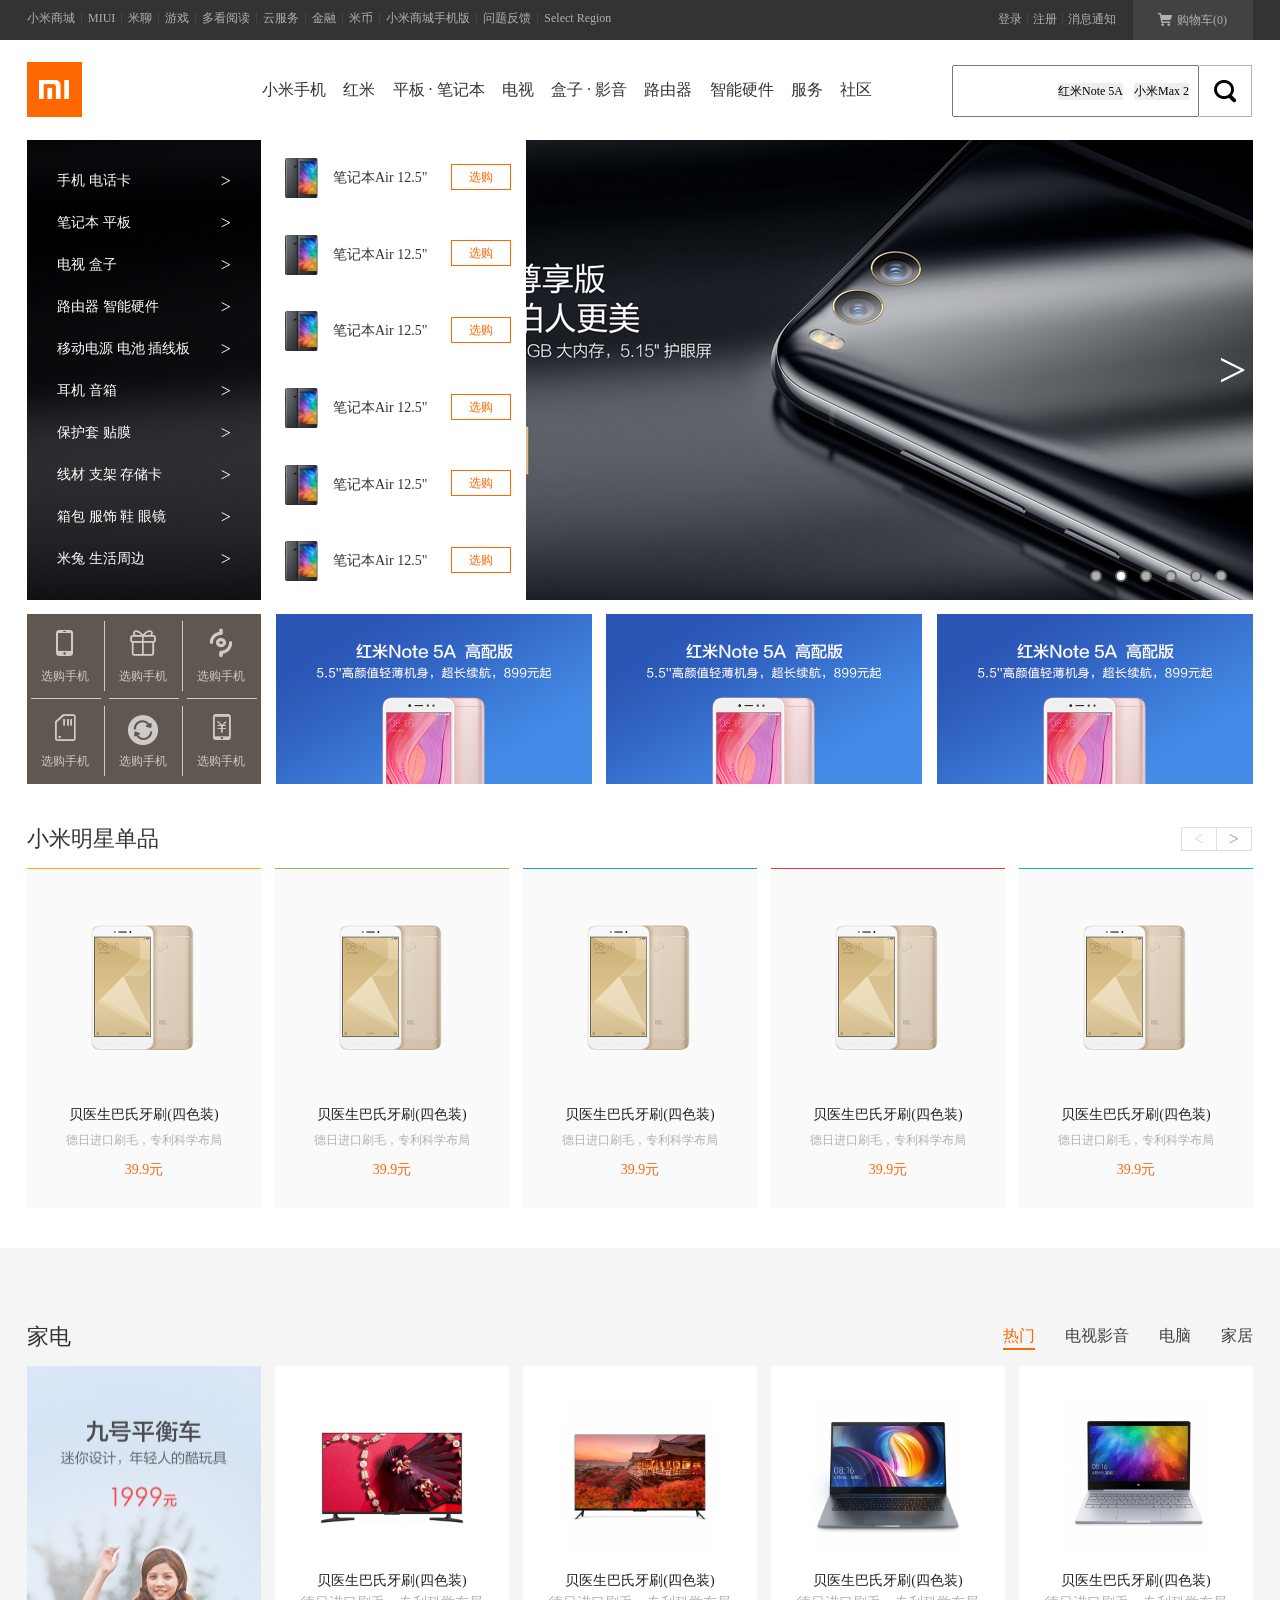
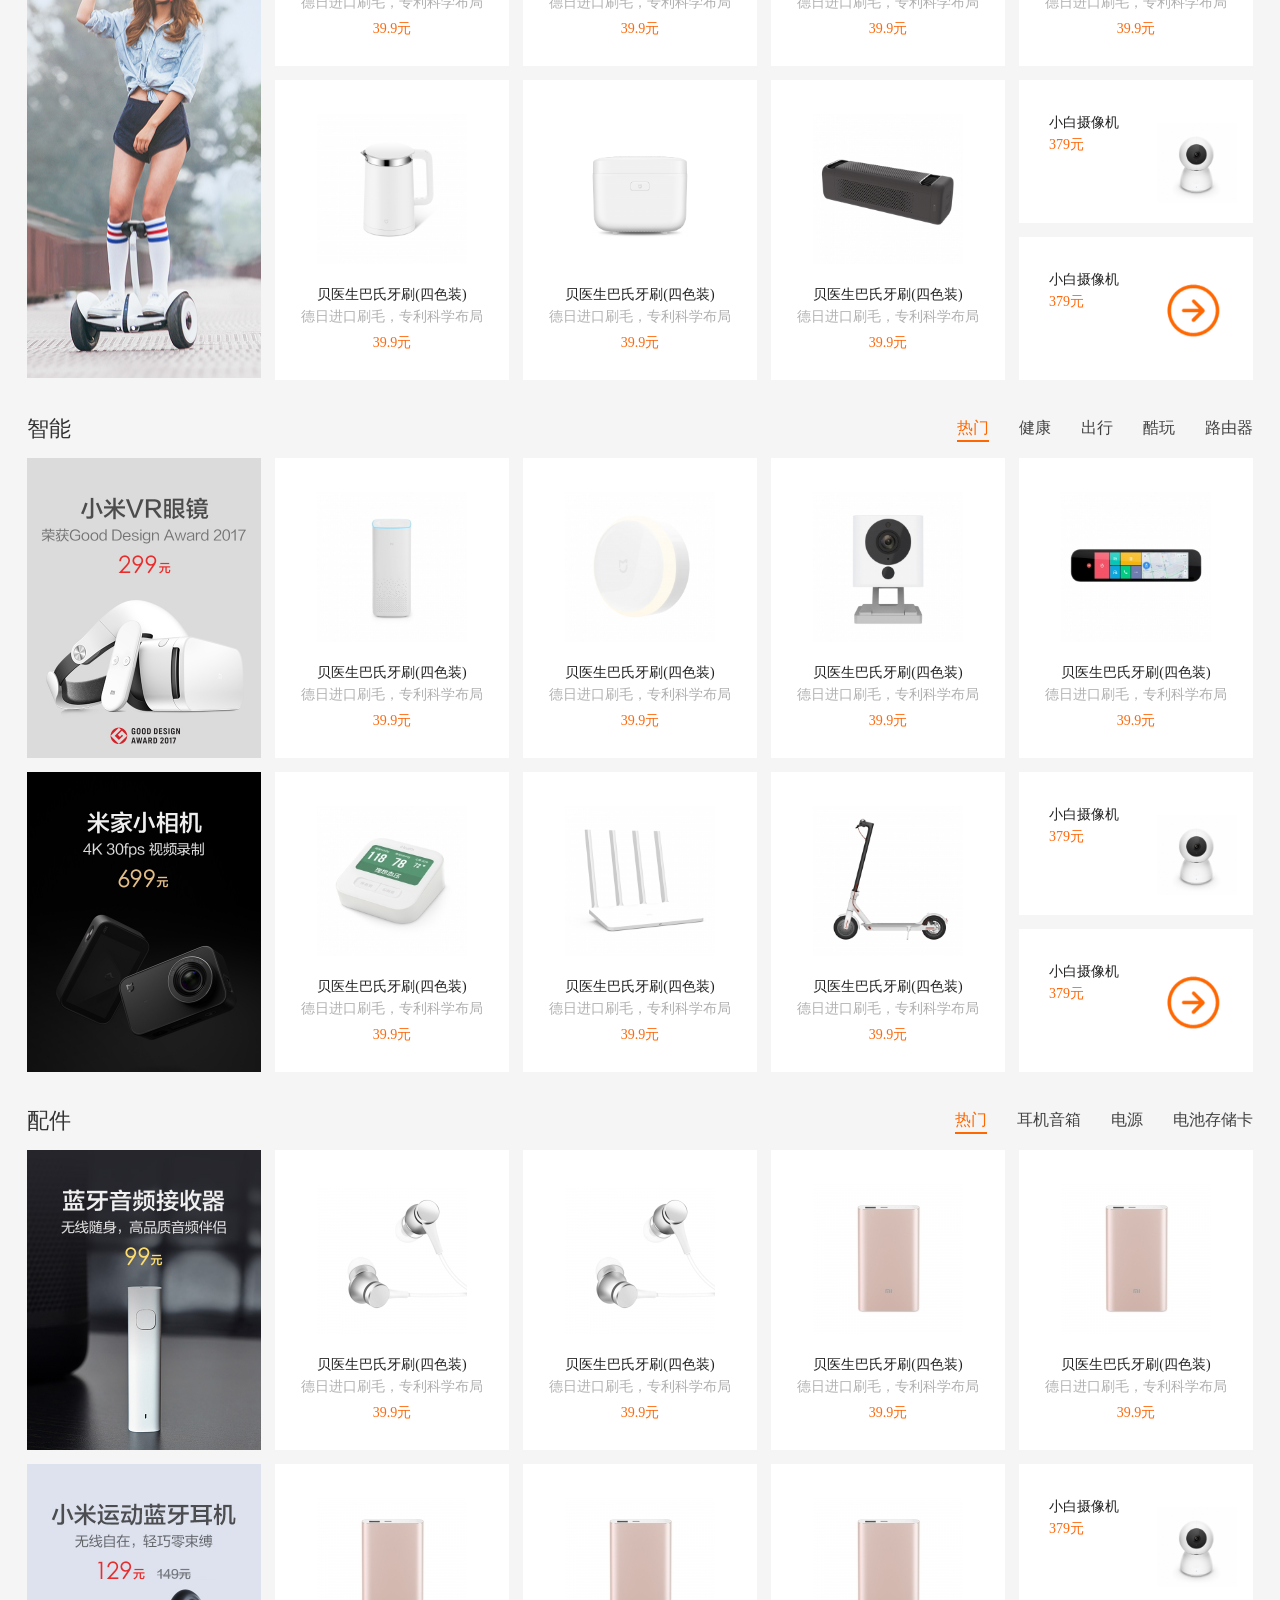
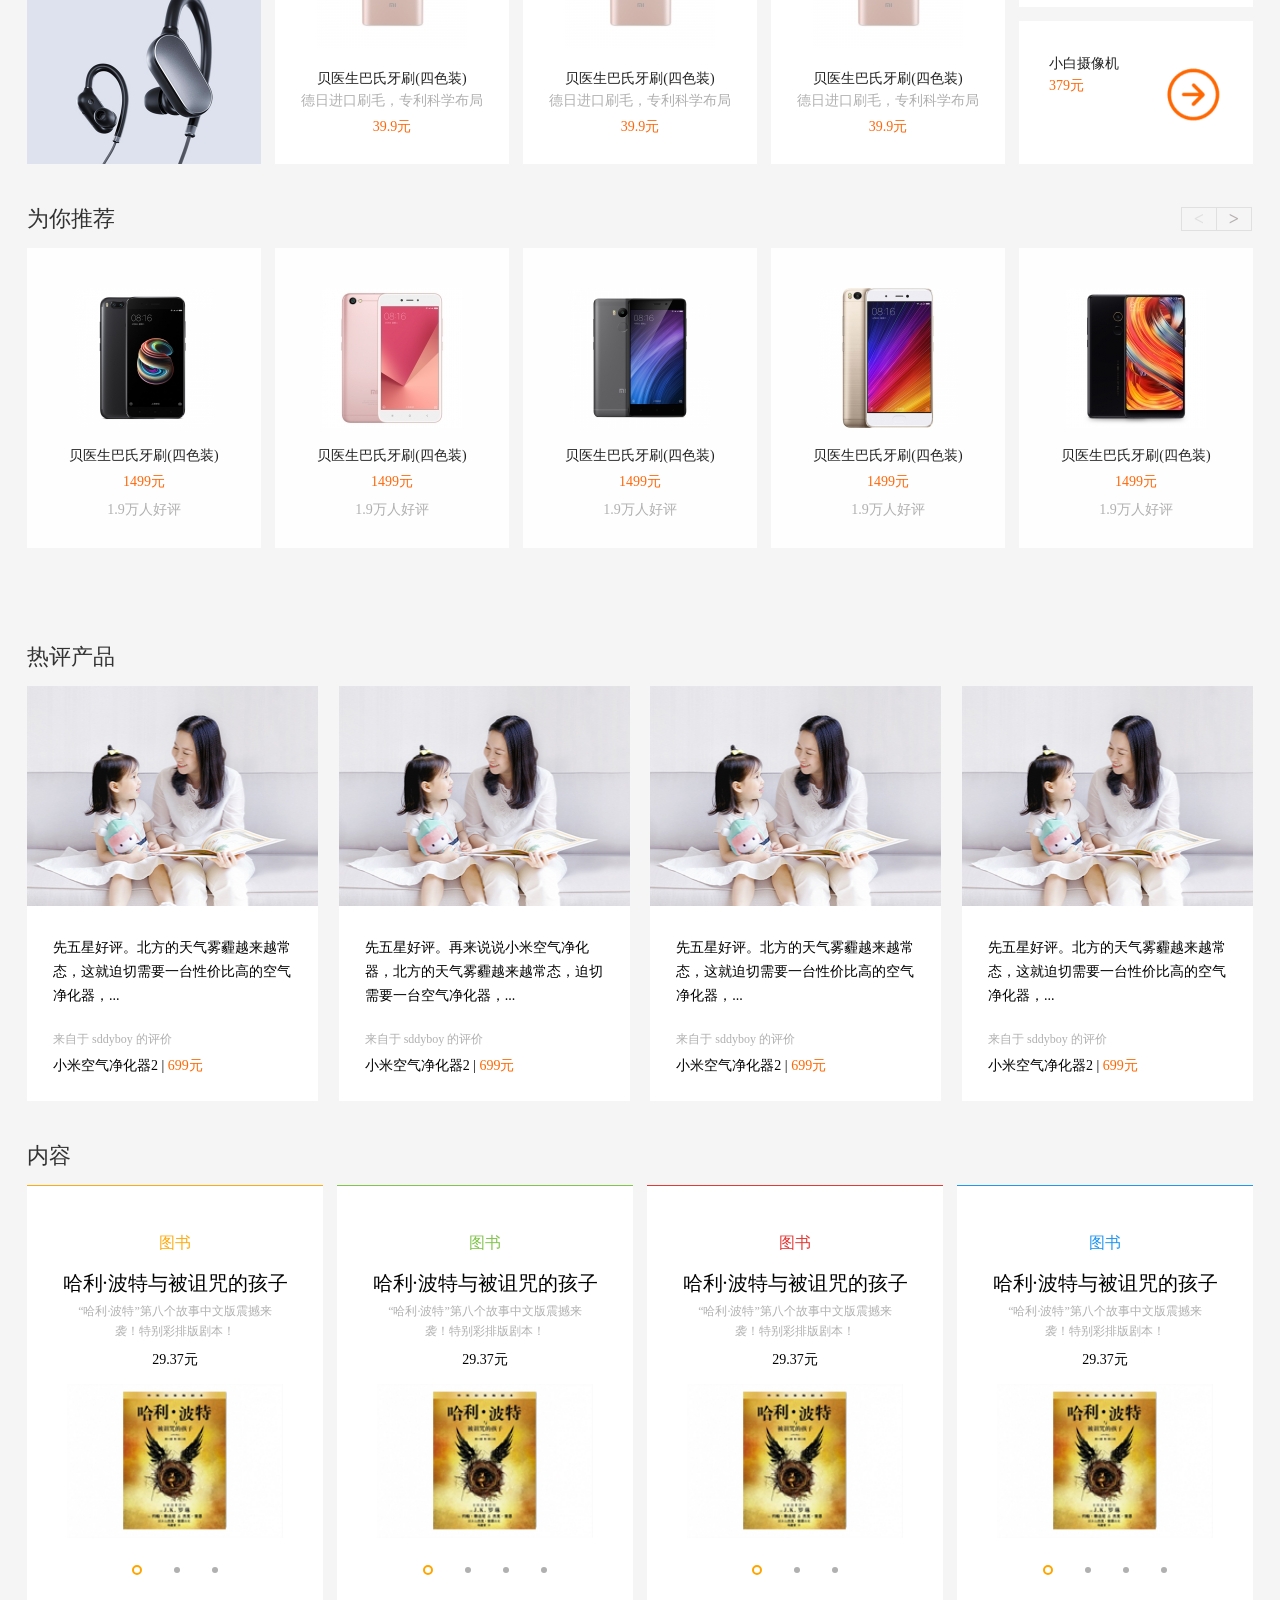
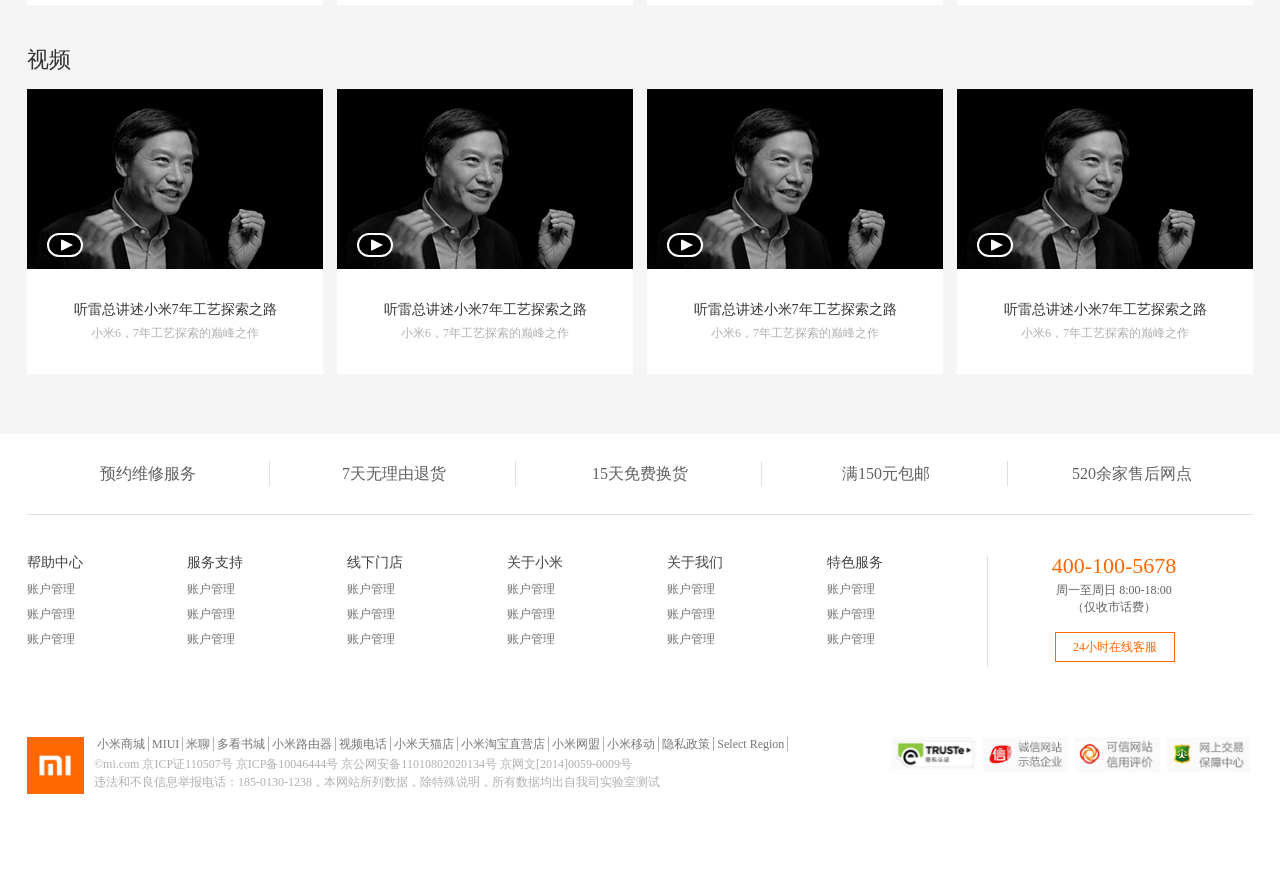
==== commit 98a0d61b: "111" ====
--- a/index.html
+++ b/index.html
@@ -27,6 +27,7 @@
         <div class="header-last">
             <span class="iconfont new-iconfont">&#xe602;</span>
             <div>购物车(0)</div>
+            <div class="header-last-txt">购物车中还没有商品，赶紧选购吧</div>
         </div>
         <ul class="header-navrright">
             <li>登录</li>
@@ -72,11 +73,193 @@
         <li><a href="#6"><img src="img/banner-p6.jpg" alt=""></a></li>
     </ul>
     <ul class="banner-list">
-        <li>手机 电话卡 <span>&gt;</span> </li>
-        <li>笔记本 平板 <span>&gt;</span></li>
-        <li>电视 盒子<span>&gt;</span></li>
-        <li>路由器 智能硬件<span>&gt;</span></li>
-        <li>移动电源 电池 插线板<span>&gt;</span></li>
+        <li>手机 电话卡 <span>&gt;</span>
+            <!--<ul class="banner-listh">-->
+            <!--<li>-->
+            <!--<div class="xx-tu">-->
+            <!--<img src="img/xx-pc1.jpg" alt="">-->
+            <!--</div>-->
+            <!--<div class="xx-txt">笔记本Air 12.5"</div>-->
+            <!--<div class="xx-go">选购</div>-->
+            <!--</li>-->
+            <!--<li>-->
+            <!--<div class="xx-tu">-->
+            <!--<img src="img/xx-pc1.jpg" alt="">-->
+            <!--</div>-->
+            <!--<div class="xx-txt">笔记本Air 12.5"</div>-->
+            <!--<div class="xx-go">选购</div>-->
+            <!--</li>-->
+            <!--<li>-->
+            <!--<div class="xx-tu">-->
+            <!--<img src="img/xx-pc1.jpg" alt="">-->
+            <!--</div>-->
+            <!--<div class="xx-txt">笔记本Air 12.5"</div>-->
+            <!--<div class="xx-go">选购</div>-->
+            <!--</li>-->
+            <!--<li>-->
+            <!--<div class="xx-tu">-->
+            <!--<img src="img/xx-pc1.jpg" alt="">-->
+            <!--</div>-->
+            <!--<div class="xx-txt">笔记本Air 12.5"</div>-->
+            <!--<div class="xx-go">选购</div>-->
+            <!--</li>-->
+            <!--<li>-->
+            <!--<div class="xx-tu">-->
+            <!--<img src="img/xx-pc1.jpg" alt="">-->
+            <!--</div>-->
+            <!--<div class="xx-txt">笔记本Air 12.5"</div>-->
+            <!--<div class="xx-go">选购</div>-->
+            <!--</li>-->
+            <!--<li>-->
+            <!--<div class="xx-tu">-->
+            <!--<img src="img/xx-pc1.jpg" alt="">-->
+            <!--</div>-->
+            <!--<div class="xx-txt">笔记本Air 12.5"</div>-->
+            <!--<div class="xx-go">选购</div>-->
+            <!--</li>-->
+            <!--</ul>-->
+        </li>
+        <li>笔记本 平板 <span>&gt;</span>
+
+        </li>
+        <li>电视 盒子<span>&gt;</span>
+            <!--<ul class="banner-listh">-->
+            <!--<li>-->
+            <!--<div class="xx-tu">-->
+            <!--<img src="img/xx-pc1.jpg" alt="">-->
+            <!--</div>-->
+            <!--<div class="xx-txt">笔记本Air 12.5"</div>-->
+            <!--<div class="xx-go">选购</div>-->
+            <!--</li>-->
+            <!--<li>-->
+            <!--<div class="xx-tu">-->
+            <!--<img src="img/xx-pc1.jpg" alt="">-->
+            <!--</div>-->
+            <!--<div class="xx-txt">笔记本Air 12.5"</div>-->
+            <!--<div class="xx-go">选购</div>-->
+            <!--</li>-->
+            <!--<li>-->
+            <!--<div class="xx-tu">-->
+            <!--<img src="img/xx-pc1.jpg" alt="">-->
+            <!--</div>-->
+            <!--<div class="xx-txt">笔记本Air 12.5"</div>-->
+            <!--<div class="xx-go">选购</div>-->
+            <!--</li>-->
+            <!--<li>-->
+            <!--<div class="xx-tu">-->
+            <!--<img src="img/xx-pc1.jpg" alt="">-->
+            <!--</div>-->
+            <!--<div class="xx-txt">笔记本Air 12.5"</div>-->
+            <!--<div class="xx-go">选购</div>-->
+            <!--</li>-->
+            <!--<li>-->
+            <!--<div class="xx-tu">-->
+            <!--<img src="img/xx-pc1.jpg" alt="">-->
+            <!--</div>-->
+            <!--<div class="xx-txt">笔记本Air 12.5"</div>-->
+            <!--<div class="xx-go">选购</div>-->
+            <!--</li>-->
+            <!--<li>-->
+            <!--<div class="xx-tu">-->
+            <!--<img src="img/xx-pc1.jpg" alt="">-->
+            <!--</div>-->
+            <!--<div class="xx-txt">笔记本Air 12.5"</div>-->
+            <!--<div class="xx-go">选购</div>-->
+            <!--</li>-->
+            <!--</ul>-->
+        </li>
+        <li>路由器 智能硬件<span>&gt;</span>
+            <!--<ul class="banner-listh">-->
+            <!--<li>-->
+            <!--<div class="xx-tu">-->
+            <!--<img src="img/xx-pc1.jpg" alt="">-->
+            <!--</div>-->
+            <!--<div class="xx-txt">笔记本Air 12.5"</div>-->
+            <!--<div class="xx-go">选购</div>-->
+            <!--</li>-->
+            <!--<li>-->
+            <!--<div class="xx-tu">-->
+            <!--<img src="img/xx-pc1.jpg" alt="">-->
+            <!--</div>-->
+            <!--<div class="xx-txt">笔记本Air 12.5"</div>-->
+            <!--<div class="xx-go">选购</div>-->
+            <!--</li>-->
+            <!--<li>-->
+            <!--<div class="xx-tu">-->
+            <!--<img src="img/xx-pc1.jpg" alt="">-->
+            <!--</div>-->
+            <!--<div class="xx-txt">笔记本Air 12.5"</div>-->
+            <!--<div class="xx-go">选购</div>-->
+            <!--</li>-->
+            <!--<li>-->
+            <!--<div class="xx-tu">-->
+            <!--<img src="img/xx-pc1.jpg" alt="">-->
+            <!--</div>-->
+            <!--<div class="xx-txt">笔记本Air 12.5"</div>-->
+            <!--<div class="xx-go">选购</div>-->
+            <!--</li>-->
+            <!--<li>-->
+            <!--<div class="xx-tu">-->
+            <!--<img src="img/xx-pc1.jpg" alt="">-->
+            <!--</div>-->
+            <!--<div class="xx-txt">笔记本Air 12.5"</div>-->
+            <!--<div class="xx-go">选购</div>-->
+            <!--</li>-->
+            <!--<li>-->
+            <!--<div class="xx-tu">-->
+            <!--<img src="img/xx-pc1.jpg" alt="">-->
+            <!--</div>-->
+            <!--<div class="xx-txt">笔记本Air 12.5"</div>-->
+            <!--<div class="xx-go">选购</div>-->
+            <!--</li>-->
+            <!--</ul>-->
+        </li>
+        <li>移动电源 电池 插线板<span>&gt;</span>
+            <!--<ul class="banner-listh">-->
+            <!--<li>-->
+            <!--<div class="xx-tu">-->
+            <!--<img src="img/xx-pc1.jpg" alt="">-->
+            <!--</div>-->
+            <!--<div class="xx-txt">笔记本Air 12.5"</div>-->
+            <!--<div class="xx-go">选购</div>-->
+            <!--</li>-->
+            <!--<li>-->
+            <!--<div class="xx-tu">-->
+            <!--<img src="img/xx-pc1.jpg" alt="">-->
+            <!--</div>-->
+            <!--<div class="xx-txt">笔记本Air 12.5"</div>-->
+            <!--<div class="xx-go">选购</div>-->
+            <!--</li>-->
+            <!--<li>-->
+            <!--<div class="xx-tu">-->
+            <!--<img src="img/xx-pc1.jpg" alt="">-->
+            <!--</div>-->
+            <!--<div class="xx-txt">笔记本Air 12.5"</div>-->
+            <!--<div class="xx-go">选购</div>-->
+            <!--</li>-->
+            <!--<li>-->
+            <!--<div class="xx-tu">-->
+            <!--<img src="img/xx-pc1.jpg" alt="">-->
+            <!--</div>-->
+            <!--<div class="xx-txt">笔记本Air 12.5"</div>-->
+            <!--<div class="xx-go">选购</div>-->
+            <!--</li>-->
+            <!--<li>-->
+            <!--<div class="xx-tu">-->
+            <!--<img src="img/xx-pc1.jpg" alt="">-->
+            <!--</div>-->
+            <!--<div class="xx-txt">笔记本Air 12.5"</div>-->
+            <!--<div class="xx-go">选购</div>-->
+            <!--</li>-->
+            <!--<li>-->
+            <!--<div class="xx-tu">-->
+            <!--<img src="img/xx-pc1.jpg" alt="">-->
+            <!--</div>-->
+            <!--<div class="xx-txt">笔记本Air 12.5"</div>-->
+            <!--<div class="xx-go">选购</div>-->
+            <!--</li>-->
+            <!--</ul>-->
+        </li>
         <li>耳机 音箱<span>&gt;</span></li>
         <li>保护套 贴膜<span>&gt;</span></li>
         <li>线材 支架 存储卡<span>&gt;</span></li>
@@ -93,6 +276,55 @@
     </ul>
     <div class="left">&lt;</div>
     <div class="next">&gt;</div>
+    <!--banner图左侧导航的效果开始-->
+    <ul class="banner-listh">
+        <li>
+            <div class="xx-tu">
+                <img src="img/xx-pc1.jpg" alt="">
+            </div>
+            <div class="xx-txt">笔记本Air 12.5"</div>
+            <div class="xx-go">选购</div>
+        </li>
+        <li>
+            <div class="xx-tu">
+                <img src="img/xx-pc1.jpg" alt="">
+            </div>
+            <div class="xx-txt">笔记本Air 12.5"</div>
+            <div class="xx-go">选购</div>
+        </li>
+        <li>
+            <div class="xx-tu">
+                <img src="img/xx-pc1.jpg" alt="">
+            </div>
+            <div class="xx-txt">笔记本Air 12.5"</div>
+            <div class="xx-go">选购</div>
+        </li>
+        <li>
+            <div class="xx-tu">
+                <img src="img/xx-pc1.jpg" alt="">
+            </div>
+            <div class="xx-txt">笔记本Air 12.5"</div>
+            <div class="xx-go">选购</div>
+        </li>
+        <li>
+            <div class="xx-tu">
+                <img src="img/xx-pc1.jpg" alt="">
+            </div>
+            <div class="xx-txt">笔记本Air 12.5"</div>
+            <div class="xx-go">选购</div>
+        </li>
+        <li>
+            <div class="xx-tu">
+                <img src="img/xx-pc1.jpg" alt="">
+            </div>
+            <div class="xx-txt">笔记本Air 12.5"</div>
+            <div class="xx-go">选购</div>
+        </li>
+    </ul>
+    <!--banner图左侧导航的效果结束-->
+
+
+
 </div>
 <!--banner结束-->
 <!--选购开始-->
@@ -240,470 +472,470 @@
 </div>
 <!--明星单品结束-->
 <div class="bg-color">
-<!--家电开始-->
-<div class="home">
-    <div class="home-title">
-        <div class="home-titlel">家电</div>
-        <ul class="home-titler">
-            <li class="home-active">热门</li>
-            <li>电视影音</li>
-            <li>电脑</li>
-            <li>家居</li>
-        </ul>
-    </div>
-    <div class="home-left">
-        <img src="img/home-pc1.jpg" alt="">
-    </div>
-    <div class="home-right">
-        <div class="home-box home-box-active">
-            <!--右面的上部分-----------热点-->
-            <ul class="home-rtop">
-                <li>
-                    <div class="home-img">
-                        <img src="img/home-pc2.png" alt="">
-                    </div>
-                    <p class="pp1 home-pp1">贝医生巴氏牙刷(四色装)</p>
-                    <p class="pp2 home-pp2">德日进口刷毛，专利科学布局</p>
-                    <p class="pp3 home-pp3">39.9元</p>
-                    <div class="add-home add-text-c">
-                        <span>小米值得拥有，我们己离不开您!客服妹妹你说呢?</span>
-                        <br>
-                        <span >来自于 俞小兵 的评价</span>
-                    </div>
-                </li>
-                <li>
-                    <div class="home-img">
-                        <img src="img/home-pc3.jpg" alt="">
-                    </div>
-                    <p class="pp1 home-pp1">贝医生巴氏牙刷(四色装)</p>
-                    <p class="pp2 home-pp2">德日进口刷毛，专利科学布局</p>
-                    <p class="pp3 home-pp3">39.9元</p>
-                    <div class="add-home add-text-c">
-                        <span>小米值得拥有，我们己离不开您!客服妹妹你说呢?</span>
-                        <br>
-                        <span >来自于 俞小兵 的评价</span>
-                    </div>
-                </li>
-                <li>
-                    <div class="home-img">
-                        <img src="img/home-pc5.jpg" alt="">
-                    </div>
-                    <p class="pp1 home-pp1">贝医生巴氏牙刷(四色装)</p>
-                    <p class="pp2 home-pp2">德日进口刷毛，专利科学布局</p>
-                    <p class="pp3 home-pp3">39.9元</p>
-                    <div class="add-home add-text-c">
-                        <span>小米值得拥有，我们己离不开您!客服妹妹你说呢?</span>
-                        <br>
-                        <span >来自于 俞小兵 的评价</span>
-                    </div>
-                </li>
-                <li>
-                    <div class="home-img">
-                        <img src="img/home-pc6.jpg" alt="">
-                    </div>
-                    <p class="pp1 home-pp1">贝医生巴氏牙刷(四色装)</p>
-                    <p class="pp2 home-pp2">德日进口刷毛，专利科学布局</p>
-                    <p class="pp3 home-pp3">39.9元</p>
-                    <div class="add-home add-text-c">
-                        <span>小米值得拥有，我们己离不开您!客服妹妹你说呢?</span>
-                        <br>
-                        <span >来自于 俞小兵 的评价</span>
-                    </div>
-                </li>
-            </ul>
-            <!--右面的下部分-->
-            <ul class="home-rbottom">
-                <li>
-                    <div class="home-img">
-                        <img src="img/home-pc7.jpg" alt="">
-                    </div>
-                    <p class="pp1 home-pp1">贝医生巴氏牙刷(四色装)</p>
-                    <p class="pp2 home-pp2">德日进口刷毛，专利科学布局</p>
-                    <p class="pp3 home-pp3">39.9元</p>
-                    <div class="add-home add-text-c">
-                        <span>小米值得拥有，我们己离不开您!客服妹妹你说呢?</span>
-                        <br>
-                        <span >来自于 俞小兵 的评价</span>
-                    </div>
-                </li>
-                <li>
-                    <div class="home-img">
-                        <img src="img/home-pc8.png" alt="">
-                    </div>
-                    <p class="pp1 home-pp1">贝医生巴氏牙刷(四色装)</p>
-                    <p class="pp2 home-pp2">德日进口刷毛，专利科学布局</p>
-                    <p class="pp3 home-pp3">39.9元</p>
-                    <div class="add-home add-text-c">
-                        <span>小米值得拥有，我们己离不开您!客服妹妹你说呢?</span>
-                        <br>
-                        <span >来自于 俞小兵 的评价</span>
-                    </div>
-                </li>
-                <li>
-                    <div class="home-img">
-                        <img src="img/home-pc4.jpg" alt="">
-                    </div>
-                    <p class="pp1 home-pp1">贝医生巴氏牙刷(四色装)</p>
-                    <p class="pp2 home-pp2">德日进口刷毛，专利科学布局</p>
-                    <p class="pp3 home-pp3">39.9元</p>
-                    <div class="add-home add-text-c">
-                        <span>小米值得拥有，我们己离不开您!客服妹妹你说呢?</span>
-                        <br>
-                        <span >来自于 俞小兵 的评价</span>
-                    </div>
-                </li>
-                <ul class="shangxia-box">
-                    <li class="shangxia ">
-                        <div class="shangxia-img1"><img src="img/sx-pc1.jpg" alt=""></div>
-                        <span class="sx-txt1">小白摄像机</span><br>
-                        <span class="sx-txt2">379元</span>
-                    </li>
-                    <li class="shangxia ">
-                        <div class="shangxia-img2"><img src="img/jiantou-pc.png" alt=""></div>
-                        <span class="sx-txt1">小白摄像机</span><br>
-                        <span class="sx-txt2">379元</span>
-                    </li>
-                </ul>
+    <!--家电开始-->
+    <div class="home">
+        <div class="home-title">
+            <div class="home-titlel">家电</div>
+            <ul class="home-titler">
+                <li class="home-active">热门</li>
+                <li>电视影音</li>
+                <li>电脑</li>
+                <li>家居</li>
             </ul>
         </div>
-        <div class="home-box">
-            <!--右面的上部分------------电视-->
-            <ul class="home-rtop">
-                <li>
-                    <div class="home-img">
-                        <img src="img/dianshi-pc.jpg" alt="">
-                    </div>
-                    <p class="pp1 home-pp1">贝医生巴氏牙刷(四色装)</p>
-                    <p class="pp2 home-pp2">德日进口刷毛，专利科学布局</p>
-                    <p class="pp3 home-pp3">39.9元</p>
-                    <div class="add-home add-text-c">
-                        <span>小米值得拥有，我们己离不开您!客服妹妹你说呢?</span>
-                        <br>
-                        <span >来自于 俞小兵 的评价</span>
-                    </div>
-                </li>
-                <li>
-                    <div class="home-img">
-                        <img src="img/dianshi-pc2.png" alt="">
-                    </div>
-                    <p class="pp1 home-pp1">贝医生巴氏牙刷(四色装)</p>
-                    <p class="pp2 home-pp2">德日进口刷毛，专利科学布局</p>
-                    <p class="pp3 home-pp3">39.9元</p>
-                    <div class="add-home add-text-c">
-                        <span>小米值得拥有，我们己离不开您!客服妹妹你说呢?</span>
-                        <br>
-                        <span >来自于 俞小兵 的评价</span>
-                    </div>
-                </li>
-                <li>
-                    <div class="home-img">
-                        <img src="img/dianshi-pc3.png" alt="">
-                    </div>
-                    <p class="pp1 home-pp1">贝医生巴氏牙刷(四色装)</p>
-                    <p class="pp2 home-pp2">德日进口刷毛，专利科学布局</p>
-                    <p class="pp3 home-pp3">39.9元</p>
-                    <div class="add-home add-text-c">
-                        <span>小米值得拥有，我们己离不开您!客服妹妹你说呢?</span>
-                        <br>
-                        <span >来自于 俞小兵 的评价</span>
-                    </div>
-                </li>
-                <li>
-                    <div class="home-img">
-                        <img src="img/dianshi-pc4.jpg" alt="">
-                    </div>
-                    <p class="pp1 home-pp1">贝医生巴氏牙刷(四色装)</p>
-                    <p class="pp2 home-pp2">德日进口刷毛，专利科学布局</p>
-                    <p class="pp3 home-pp3">39.9元</p>
-                    <div class="add-home add-text-c">
-                        <span>小米值得拥有，我们己离不开您!客服妹妹你说呢?</span>
-                        <br>
-                        <span >来自于 俞小兵 的评价</span>
-                    </div>
-                </li>
-            </ul>
-            <!--右面的下部分-->
-            <ul class="home-rbottom">
-                <li>
-                    <div class="home-img">
-                        <img src="img/dianshi-pc.jpg" alt="">
-                    </div>
-                    <p class="pp1 home-pp1">贝医生巴氏牙刷(四色装)</p>
-                    <p class="pp2 home-pp2">德日进口刷毛，专利科学布局</p>
-                    <p class="pp3 home-pp3">39.9元</p>
-                    <div class="add-home add-text-c">
-                        <span>小米值得拥有，我们己离不开您!客服妹妹你说呢?</span>
-                        <br>
-                        <span >来自于 俞小兵 的评价</span>
-                    </div>
-                </li>
-                <li>
-                    <div class="home-img">
-                        <img src="img/dianshi-pc2.png" alt="">
-                    </div>
-                    <p class="pp1 home-pp1">贝医生巴氏牙刷(四色装)</p>
-                    <p class="pp2 home-pp2">德日进口刷毛，专利科学布局</p>
-                    <p class="pp3 home-pp3">39.9元</p>
-                    <div class="add-home add-text-c">
-                        <span>小米值得拥有，我们己离不开您!客服妹妹你说呢?</span>
-                        <br>
-                        <span >来自于 俞小兵 的评价</span>
-                    </div>
-                </li>
-                <li>
-                    <div class="home-img">
-                        <img src="img/dianshi-pc3.png" alt="">
-                    </div>
-                    <p class="pp1 home-pp1">贝医生巴氏牙刷(四色装)</p>
-                    <p class="pp2 home-pp2">德日进口刷毛，专利科学布局</p>
-                    <p class="pp3 home-pp3">39.9元</p>
-                    <div class="add-home add-text-c">
-                        <span>小米值得拥有，我们己离不开您!客服妹妹你说呢?</span>
-                        <br>
-                        <span >来自于 俞小兵 的评价</span>
-                    </div>
-                </li>
-                <ul class="shangxia-box">
-                    <li class="shangxia ">
-                        <div class="shangxia-img1"><img src="img/sx-pc1.jpg" alt=""></div>
-                        <span class="sx-txt1">小白摄像机</span><br>
-                        <span class="sx-txt2">379元</span>
-                    </li>
-                    <li class="shangxia ">
-                        <div class="shangxia-img2"><img src="img/jiantou-pc.png" alt=""></div>
-                        <span class="sx-txt1">小白摄像机</span><br>
-                        <span class="sx-txt2">379元</span>
+        <div class="home-left">
+            <img src="img/home-pc1.jpg" alt="">
+        </div>
+        <div class="home-right">
+            <div class="home-box home-box-active">
+                <!--右面的上部分-----------热点-->
+                <ul class="home-rtop">
+                    <li>
+                        <div class="home-img">
+                            <img src="img/home-pc2.png" alt="">
+                        </div>
+                        <p class="pp1 home-pp1">贝医生巴氏牙刷(四色装)</p>
+                        <p class="pp2 home-pp2">德日进口刷毛，专利科学布局</p>
+                        <p class="pp3 home-pp3">39.9元</p>
+                        <div class="add-home add-text-c">
+                            <span>小米值得拥有，我们己离不开您!客服妹妹你说呢?</span>
+                            <br>
+                            <span>来自于 俞小兵 的评价</span>
+                        </div>
+                    </li>
+                    <li>
+                        <div class="home-img">
+                            <img src="img/home-pc3.jpg" alt="">
+                        </div>
+                        <p class="pp1 home-pp1">贝医生巴氏牙刷(四色装)</p>
+                        <p class="pp2 home-pp2">德日进口刷毛，专利科学布局</p>
+                        <p class="pp3 home-pp3">39.9元</p>
+                        <div class="add-home add-text-c">
+                            <span>小米值得拥有，我们己离不开您!客服妹妹你说呢?</span>
+                            <br>
+                            <span>来自于 俞小兵 的评价</span>
+                        </div>
+                    </li>
+                    <li>
+                        <div class="home-img">
+                            <img src="img/home-pc5.jpg" alt="">
+                        </div>
+                        <p class="pp1 home-pp1">贝医生巴氏牙刷(四色装)</p>
+                        <p class="pp2 home-pp2">德日进口刷毛，专利科学布局</p>
+                        <p class="pp3 home-pp3">39.9元</p>
+                        <div class="add-home add-text-c">
+                            <span>小米值得拥有，我们己离不开您!客服妹妹你说呢?</span>
+                            <br>
+                            <span>来自于 俞小兵 的评价</span>
+                        </div>
+                    </li>
+                    <li>
+                        <div class="home-img">
+                            <img src="img/home-pc6.jpg" alt="">
+                        </div>
+                        <p class="pp1 home-pp1">贝医生巴氏牙刷(四色装)</p>
+                        <p class="pp2 home-pp2">德日进口刷毛，专利科学布局</p>
+                        <p class="pp3 home-pp3">39.9元</p>
+                        <div class="add-home add-text-c">
+                            <span>小米值得拥有，我们己离不开您!客服妹妹你说呢?</span>
+                            <br>
+                            <span>来自于 俞小兵 的评价</span>
+                        </div>
                     </li>
                 </ul>
-            </ul>
-        </div>
-        <div class="home-box">
-            <!--右面的上部分------------电脑-->
-            <ul class="home-rtop">
-                <li>
-                    <div class="home-img">
-                        <img src="img/diannao-pc1.jpg" alt="">
-                    </div>
-                    <p class="pp1 home-pp1">贝医生巴氏牙刷(四色装)</p>
-                    <p class="pp2 home-pp2">德日进口刷毛，专利科学布局</p>
-                    <p class="pp3 home-pp3">39.9元</p>
-                    <div class="add-home add-text-c">
-                        <span>小米值得拥有，我们己离不开您!客服妹妹你说呢?</span>
-                        <br>
-                        <span >来自于 俞小兵 的评价</span>
-                    </div>
-                </li>
-                <li>
-                    <div class="home-img">
-                        <img src="img/diannao-pc2.jpg" alt="">
-                    </div>
-                    <p class="pp1 home-pp1">贝医生巴氏牙刷(四色装)</p>
-                    <p class="pp2 home-pp2">德日进口刷毛，专利科学布局</p>
-                    <p class="pp3 home-pp3">39.9元</p>
-                    <div class="add-home add-text-c">
-                        <span>小米值得拥有，我们己离不开您!客服妹妹你说呢?</span>
-                        <br>
-                        <span >来自于 俞小兵 的评价</span>
-                    </div>
-                </li>
-                <li>
-                    <div class="home-img">
-                        <img src="img/diannao-pc3.png" alt="">
-                    </div>
-                    <p class="pp1 home-pp1">贝医生巴氏牙刷(四色装)</p>
-                    <p class="pp2 home-pp2">德日进口刷毛，专利科学布局</p>
-                    <p class="pp3 home-pp3">39.9元</p>
-                    <div class="add-home add-text-c">
-                        <span>小米值得拥有，我们己离不开您!客服妹妹你说呢?</span>
-                        <br>
-                        <span >来自于 俞小兵 的评价</span>
-                    </div>
-                </li>
-                <li>
-                    <div class="home-img">
-                        <img src="img/diannao-pc4.jpg" alt="">
-                    </div>
-                    <p class="pp1 home-pp1">贝医生巴氏牙刷(四色装)</p>
-                    <p class="pp2 home-pp2">德日进口刷毛，专利科学布局</p>
-                    <p class="pp3 home-pp3">39.9元</p>
-                    <div class="add-home add-text-c">
-                        <span>小米值得拥有，我们己离不开您!客服妹妹你说呢?</span>
-                        <br>
-                        <span >来自于 俞小兵 的评价</span>
-                    </div>
-                </li>
-            </ul>
-            <!--右面的下部分-->
-            <ul class="home-rbottom">
-                <li>
-                    <div class="home-img">
-                        <img src="img/diannao-pc1.jpg" alt="">
-                    </div>
-                    <p class="pp1 home-pp1">贝医生巴氏牙刷(四色装)</p>
-                    <p class="pp2 home-pp2">德日进口刷毛，专利科学布局</p>
-                    <p class="pp3 home-pp3">39.9元</p>
-                    <div class="add-home add-text-c">
-                        <span>小米值得拥有，我们己离不开您!客服妹妹你说呢?</span>
-                        <br>
-                        <span >来自于 俞小兵 的评价</span>
-                    </div>
-                </li>
-                <li>
-                    <div class="home-img">
-                        <img src="img/diannao-pc2.jpg" alt="">
-                    </div>
-                    <p class="pp1 home-pp1">贝医生巴氏牙刷(四色装)</p>
-                    <p class="pp2 home-pp2">德日进口刷毛，专利科学布局</p>
-                    <p class="pp3 home-pp3">39.9元</p>
-                    <div class="add-home add-text-c">
-                        <span>小米值得拥有，我们己离不开您!客服妹妹你说呢?</span>
-                        <br>
-                        <span >来自于 俞小兵 的评价</span>
-                    </div>
-                </li>
-                <li>
-                    <div class="home-img">
-                        <img src="img/diannao-pc3.png" alt="">
-                    </div>
-                    <p class="pp1 home-pp1">贝医生巴氏牙刷(四色装)</p>
-                    <p class="pp2 home-pp2">德日进口刷毛，专利科学布局</p>
-                    <p class="pp3 home-pp3">39.9元</p>
-                    <div class="add-home add-text-c">
-                        <span>小米值得拥有，我们己离不开您!客服妹妹你说呢?</span>
-                        <br>
-                        <span >来自于 俞小兵 的评价</span>
-                    </div>
-                </li>
-                <ul class="shangxia-box">
-                    <li class="shangxia ">
-                        <div class="shangxia-img1"><img src="img/sx-pc1.jpg" alt=""></div>
-                        <span class="sx-txt1">小白摄像机</span><br>
-                        <span class="sx-txt2">379元</span>
-                    </li>
-                    <li class="shangxia ">
-                        <div class="shangxia-img2"><img src="img/jiantou-pc.png" alt=""></div>
-                        <span class="sx-txt1">小白摄像机</span><br>
-                        <span class="sx-txt2">379元</span>
-                    </li>
+                <!--右面的下部分-->
+                <ul class="home-rbottom">
+                    <li>
+                        <div class="home-img">
+                            <img src="img/home-pc7.jpg" alt="">
+                        </div>
+                        <p class="pp1 home-pp1">贝医生巴氏牙刷(四色装)</p>
+                        <p class="pp2 home-pp2">德日进口刷毛，专利科学布局</p>
+                        <p class="pp3 home-pp3">39.9元</p>
+                        <div class="add-home add-text-c">
+                            <span>小米值得拥有，我们己离不开您!客服妹妹你说呢?</span>
+                            <br>
+                            <span>来自于 俞小兵 的评价</span>
+                        </div>
+                    </li>
+                    <li>
+                        <div class="home-img">
+                            <img src="img/home-pc8.png" alt="">
+                        </div>
+                        <p class="pp1 home-pp1">贝医生巴氏牙刷(四色装)</p>
+                        <p class="pp2 home-pp2">德日进口刷毛，专利科学布局</p>
+                        <p class="pp3 home-pp3">39.9元</p>
+                        <div class="add-home add-text-c">
+                            <span>小米值得拥有，我们己离不开您!客服妹妹你说呢?</span>
+                            <br>
+                            <span>来自于 俞小兵 的评价</span>
+                        </div>
+                    </li>
+                    <li>
+                        <div class="home-img">
+                            <img src="img/home-pc4.jpg" alt="">
+                        </div>
+                        <p class="pp1 home-pp1">贝医生巴氏牙刷(四色装)</p>
+                        <p class="pp2 home-pp2">德日进口刷毛，专利科学布局</p>
+                        <p class="pp3 home-pp3">39.9元</p>
+                        <div class="add-home add-text-c">
+                            <span>小米值得拥有，我们己离不开您!客服妹妹你说呢?</span>
+                            <br>
+                            <span>来自于 俞小兵 的评价</span>
+                        </div>
+                    </li>
+                    <ul class="shangxia-box">
+                        <li class="shangxia ">
+                            <div class="shangxia-img1"><img src="img/sx-pc1.jpg" alt=""></div>
+                            <span class="sx-txt1">小白摄像机</span><br>
+                            <span class="sx-txt2">379元</span>
+                        </li>
+                        <li class="shangxia ">
+                            <div class="shangxia-img2"><img src="img/jiantou-pc.png" alt=""></div>
+                            <span class="sx-txt1">小白摄像机</span><br>
+                            <span class="sx-txt2">379元</span>
+                        </li>
+                    </ul>
                 </ul>
-            </ul>
-        </div>
-        <div class="home-box">
-            <!--右面的上部分-----------家居-->
-            <ul class="home-rtop">
-                <li>
-                    <div class="home-img">
-                        <img src="img/jiadian-pc1.jpg" alt="">
-                    </div>
-                    <p class="pp1 home-pp1">贝医生巴氏牙刷(四色装)</p>
-                    <p class="pp2 home-pp2">德日进口刷毛，专利科学布局</p>
-                    <p class="pp3 home-pp3">39.9元</p>
-                    <div class="add-home add-text-c">
-                        <span>小米值得拥有，我们己离不开您!客服妹妹你说呢?</span>
-                        <br>
-                        <span >来自于 俞小兵 的评价</span>
-                    </div>
-                </li>
-                <li>
-                    <div class="home-img">
-                        <img src="img/jiadian-pc1.jpg" alt="">
-                    </div>
-                    <p class="pp1 home-pp1">贝医生巴氏牙刷(四色装)</p>
-                    <p class="pp2 home-pp2">德日进口刷毛，专利科学布局</p>
-                    <p class="pp3 home-pp3">39.9元</p>
-                    <div class="add-home add-text-c">
-                        <span>小米值得拥有，我们己离不开您!客服妹妹你说呢?</span>
-                        <br>
-                        <span >来自于 俞小兵 的评价</span>
-                    </div>
-                </li>
-                <li>
-                    <div class="home-img">
-                        <img src="img/jiadian-pc1.jpg" alt="">
-                    </div>
-                    <p class="pp1 home-pp1">贝医生巴氏牙刷(四色装)</p>
-                    <p class="pp2 home-pp2">德日进口刷毛，专利科学布局</p>
-                    <p class="pp3 home-pp3">39.9元</p>
-                    <div class="add-home add-text-c">
-                        <span>小米值得拥有，我们己离不开您!客服妹妹你说呢?</span>
-                        <br>
-                        <span >来自于 俞小兵 的评价</span>
-                    </div>
-                </li>
-                <li>
-                    <div class="home-img">
-                        <img src="img/jiadian-pc1.jpg" alt="">
-                    </div>
-                    <p class="pp1 home-pp1">贝医生巴氏牙刷(四色装)</p>
-                    <p class="pp2 home-pp2">德日进口刷毛，专利科学布局</p>
-                    <p class="pp3 home-pp3">39.9元</p>
-                    <div class="add-home add-text-c">
-                        <span>小米值得拥有，我们己离不开您!客服妹妹你说呢?</span>
-                        <br>
-                        <span >来自于 俞小兵 的评价</span>
-                    </div>
-                </li>
-            </ul>
-            <!--右面的下部分-->
-            <ul class="home-rbottom">
-                <li>
-                    <div class="home-img">
-                        <img src="img/jiadian-pc2.jpg" alt="">
-                    </div>
-                    <p class="pp1 home-pp1">贝医生巴氏牙刷(四色装)</p>
-                    <p class="pp2 home-pp2">德日进口刷毛，专利科学布局</p>
-                    <p class="pp3 home-pp3">39.9元</p>
-                    <div class="add-home add-text-c">
-                        <span>小米值得拥有，我们己离不开您!客服妹妹你说呢?</span>
-                        <br>
-                        <span >来自于 俞小兵 的评价</span>
-                    </div>
-                </li>
-                <li>
-                    <div class="home-img">
-                        <img src="img/jiadian-pc2.jpg" alt="">
-                    </div>
-                    <p class="pp1 home-pp1">贝医生巴氏牙刷(四色装)</p>
-                    <p class="pp2 home-pp2">德日进口刷毛，专利科学布局</p>
-                    <p class="pp3 home-pp3">39.9元</p>
-                    <div class="add-home add-text-c">
-                        <span>小米值得拥有，我们己离不开您!客服妹妹你说呢?</span>
-                        <br>
-                        <span >来自于 俞小兵 的评价</span>
-                    </div>
-                </li>
-                <li>
-                    <div class="home-img">
-                        <img src="img/jiadian-pc2.jpg" alt="">
-                    </div>
-                    <p class="pp1 home-pp1">贝医生巴氏牙刷(四色装)</p>
-                    <p class="pp2 home-pp2">德日进口刷毛，专利科学布局</p>
-                    <p class="pp3 home-pp3">39.9元</p>
-                    <div class="add-home add-text-c">
-                        <span>小米值得拥有，我们己离不开您!客服妹妹你说呢?</span>
-                        <br>
-                        <span >来自于 俞小兵 的评价</span>
-                    </div>
-                </li>
-                <ul class="shangxia-box">
-                    <li class="shangxia ">
-                        <div class="shangxia-img1"><img src="img/sx-pc1.jpg" alt=""></div>
-                        <span class="sx-txt1">小白摄像机</span><br>
-                        <span class="sx-txt2">379元</span>
-                    </li>
-                    <li class="shangxia ">
-                        <div class="shangxia-img2"><img src="img/jiantou-pc.png" alt=""></div>
-                        <span class="sx-txt1">小白摄像机</span><br>
-                        <span class="sx-txt2">379元</span>
+            </div>
+            <div class="home-box">
+                <!--右面的上部分------------电视-->
+                <ul class="home-rtop">
+                    <li>
+                        <div class="home-img">
+                            <img src="img/dianshi-pc.jpg" alt="">
+                        </div>
+                        <p class="pp1 home-pp1">贝医生巴氏牙刷(四色装)</p>
+                        <p class="pp2 home-pp2">德日进口刷毛，专利科学布局</p>
+                        <p class="pp3 home-pp3">39.9元</p>
+                        <div class="add-home add-text-c">
+                            <span>小米值得拥有，我们己离不开您!客服妹妹你说呢?</span>
+                            <br>
+                            <span>来自于 俞小兵 的评价</span>
+                        </div>
+                    </li>
+                    <li>
+                        <div class="home-img">
+                            <img src="img/dianshi-pc2.png" alt="">
+                        </div>
+                        <p class="pp1 home-pp1">贝医生巴氏牙刷(四色装)</p>
+                        <p class="pp2 home-pp2">德日进口刷毛，专利科学布局</p>
+                        <p class="pp3 home-pp3">39.9元</p>
+                        <div class="add-home add-text-c">
+                            <span>小米值得拥有，我们己离不开您!客服妹妹你说呢?</span>
+                            <br>
+                            <span>来自于 俞小兵 的评价</span>
+                        </div>
+                    </li>
+                    <li>
+                        <div class="home-img">
+                            <img src="img/dianshi-pc3.png" alt="">
+                        </div>
+                        <p class="pp1 home-pp1">贝医生巴氏牙刷(四色装)</p>
+                        <p class="pp2 home-pp2">德日进口刷毛，专利科学布局</p>
+                        <p class="pp3 home-pp3">39.9元</p>
+                        <div class="add-home add-text-c">
+                            <span>小米值得拥有，我们己离不开您!客服妹妹你说呢?</span>
+                            <br>
+                            <span>来自于 俞小兵 的评价</span>
+                        </div>
+                    </li>
+                    <li>
+                        <div class="home-img">
+                            <img src="img/dianshi-pc4.jpg" alt="">
+                        </div>
+                        <p class="pp1 home-pp1">贝医生巴氏牙刷(四色装)</p>
+                        <p class="pp2 home-pp2">德日进口刷毛，专利科学布局</p>
+                        <p class="pp3 home-pp3">39.9元</p>
+                        <div class="add-home add-text-c">
+                            <span>小米值得拥有，我们己离不开您!客服妹妹你说呢?</span>
+                            <br>
+                            <span>来自于 俞小兵 的评价</span>
+                        </div>
                     </li>
                 </ul>
-            </ul>
+                <!--右面的下部分-->
+                <ul class="home-rbottom">
+                    <li>
+                        <div class="home-img">
+                            <img src="img/dianshi-pc.jpg" alt="">
+                        </div>
+                        <p class="pp1 home-pp1">贝医生巴氏牙刷(四色装)</p>
+                        <p class="pp2 home-pp2">德日进口刷毛，专利科学布局</p>
+                        <p class="pp3 home-pp3">39.9元</p>
+                        <div class="add-home add-text-c">
+                            <span>小米值得拥有，我们己离不开您!客服妹妹你说呢?</span>
+                            <br>
+                            <span>来自于 俞小兵 的评价</span>
+                        </div>
+                    </li>
+                    <li>
+                        <div class="home-img">
+                            <img src="img/dianshi-pc2.png" alt="">
+                        </div>
+                        <p class="pp1 home-pp1">贝医生巴氏牙刷(四色装)</p>
+                        <p class="pp2 home-pp2">德日进口刷毛，专利科学布局</p>
+                        <p class="pp3 home-pp3">39.9元</p>
+                        <div class="add-home add-text-c">
+                            <span>小米值得拥有，我们己离不开您!客服妹妹你说呢?</span>
+                            <br>
+                            <span>来自于 俞小兵 的评价</span>
+                        </div>
+                    </li>
+                    <li>
+                        <div class="home-img">
+                            <img src="img/dianshi-pc3.png" alt="">
+                        </div>
+                        <p class="pp1 home-pp1">贝医生巴氏牙刷(四色装)</p>
+                        <p class="pp2 home-pp2">德日进口刷毛，专利科学布局</p>
+                        <p class="pp3 home-pp3">39.9元</p>
+                        <div class="add-home add-text-c">
+                            <span>小米值得拥有，我们己离不开您!客服妹妹你说呢?</span>
+                            <br>
+                            <span>来自于 俞小兵 的评价</span>
+                        </div>
+                    </li>
+                    <ul class="shangxia-box">
+                        <li class="shangxia ">
+                            <div class="shangxia-img1"><img src="img/sx-pc1.jpg" alt=""></div>
+                            <span class="sx-txt1">小白摄像机</span><br>
+                            <span class="sx-txt2">379元</span>
+                        </li>
+                        <li class="shangxia ">
+                            <div class="shangxia-img2"><img src="img/jiantou-pc.png" alt=""></div>
+                            <span class="sx-txt1">小白摄像机</span><br>
+                            <span class="sx-txt2">379元</span>
+                        </li>
+                    </ul>
+                </ul>
+            </div>
+            <div class="home-box">
+                <!--右面的上部分------------电脑-->
+                <ul class="home-rtop">
+                    <li>
+                        <div class="home-img">
+                            <img src="img/diannao-pc1.jpg" alt="">
+                        </div>
+                        <p class="pp1 home-pp1">贝医生巴氏牙刷(四色装)</p>
+                        <p class="pp2 home-pp2">德日进口刷毛，专利科学布局</p>
+                        <p class="pp3 home-pp3">39.9元</p>
+                        <div class="add-home add-text-c">
+                            <span>小米值得拥有，我们己离不开您!客服妹妹你说呢?</span>
+                            <br>
+                            <span>来自于 俞小兵 的评价</span>
+                        </div>
+                    </li>
+                    <li>
+                        <div class="home-img">
+                            <img src="img/diannao-pc2.jpg" alt="">
+                        </div>
+                        <p class="pp1 home-pp1">贝医生巴氏牙刷(四色装)</p>
+                        <p class="pp2 home-pp2">德日进口刷毛，专利科学布局</p>
+                        <p class="pp3 home-pp3">39.9元</p>
+                        <div class="add-home add-text-c">
+                            <span>小米值得拥有，我们己离不开您!客服妹妹你说呢?</span>
+                            <br>
+                            <span>来自于 俞小兵 的评价</span>
+                        </div>
+                    </li>
+                    <li>
+                        <div class="home-img">
+                            <img src="img/diannao-pc3.png" alt="">
+                        </div>
+                        <p class="pp1 home-pp1">贝医生巴氏牙刷(四色装)</p>
+                        <p class="pp2 home-pp2">德日进口刷毛，专利科学布局</p>
+                        <p class="pp3 home-pp3">39.9元</p>
+                        <div class="add-home add-text-c">
+                            <span>小米值得拥有，我们己离不开您!客服妹妹你说呢?</span>
+                            <br>
+                            <span>来自于 俞小兵 的评价</span>
+                        </div>
+                    </li>
+                    <li>
+                        <div class="home-img">
+                            <img src="img/diannao-pc4.jpg" alt="">
+                        </div>
+                        <p class="pp1 home-pp1">贝医生巴氏牙刷(四色装)</p>
+                        <p class="pp2 home-pp2">德日进口刷毛，专利科学布局</p>
+                        <p class="pp3 home-pp3">39.9元</p>
+                        <div class="add-home add-text-c">
+                            <span>小米值得拥有，我们己离不开您!客服妹妹你说呢?</span>
+                            <br>
+                            <span>来自于 俞小兵 的评价</span>
+                        </div>
+                    </li>
+                </ul>
+                <!--右面的下部分-->
+                <ul class="home-rbottom">
+                    <li>
+                        <div class="home-img">
+                            <img src="img/diannao-pc1.jpg" alt="">
+                        </div>
+                        <p class="pp1 home-pp1">贝医生巴氏牙刷(四色装)</p>
+                        <p class="pp2 home-pp2">德日进口刷毛，专利科学布局</p>
+                        <p class="pp3 home-pp3">39.9元</p>
+                        <div class="add-home add-text-c">
+                            <span>小米值得拥有，我们己离不开您!客服妹妹你说呢?</span>
+                            <br>
+                            <span>来自于 俞小兵 的评价</span>
+                        </div>
+                    </li>
+                    <li>
+                        <div class="home-img">
+                            <img src="img/diannao-pc2.jpg" alt="">
+                        </div>
+                        <p class="pp1 home-pp1">贝医生巴氏牙刷(四色装)</p>
+                        <p class="pp2 home-pp2">德日进口刷毛，专利科学布局</p>
+                        <p class="pp3 home-pp3">39.9元</p>
+                        <div class="add-home add-text-c">
+                            <span>小米值得拥有，我们己离不开您!客服妹妹你说呢?</span>
+                            <br>
+                            <span>来自于 俞小兵 的评价</span>
+                        </div>
+                    </li>
+                    <li>
+                        <div class="home-img">
+                            <img src="img/diannao-pc3.png" alt="">
+                        </div>
+                        <p class="pp1 home-pp1">贝医生巴氏牙刷(四色装)</p>
+                        <p class="pp2 home-pp2">德日进口刷毛，专利科学布局</p>
+                        <p class="pp3 home-pp3">39.9元</p>
+                        <div class="add-home add-text-c">
+                            <span>小米值得拥有，我们己离不开您!客服妹妹你说呢?</span>
+                            <br>
+                            <span>来自于 俞小兵 的评价</span>
+                        </div>
+                    </li>
+                    <ul class="shangxia-box">
+                        <li class="shangxia ">
+                            <div class="shangxia-img1"><img src="img/sx-pc1.jpg" alt=""></div>
+                            <span class="sx-txt1">小白摄像机</span><br>
+                            <span class="sx-txt2">379元</span>
+                        </li>
+                        <li class="shangxia ">
+                            <div class="shangxia-img2"><img src="img/jiantou-pc.png" alt=""></div>
+                            <span class="sx-txt1">小白摄像机</span><br>
+                            <span class="sx-txt2">379元</span>
+                        </li>
+                    </ul>
+                </ul>
+            </div>
+            <div class="home-box">
+                <!--右面的上部分-----------家居-->
+                <ul class="home-rtop">
+                    <li>
+                        <div class="home-img">
+                            <img src="img/jiadian-pc1.jpg" alt="">
+                        </div>
+                        <p class="pp1 home-pp1">贝医生巴氏牙刷(四色装)</p>
+                        <p class="pp2 home-pp2">德日进口刷毛，专利科学布局</p>
+                        <p class="pp3 home-pp3">39.9元</p>
+                        <div class="add-home add-text-c">
+                            <span>小米值得拥有，我们己离不开您!客服妹妹你说呢?</span>
+                            <br>
+                            <span>来自于 俞小兵 的评价</span>
+                        </div>
+                    </li>
+                    <li>
+                        <div class="home-img">
+                            <img src="img/jiadian-pc1.jpg" alt="">
+                        </div>
+                        <p class="pp1 home-pp1">贝医生巴氏牙刷(四色装)</p>
+                        <p class="pp2 home-pp2">德日进口刷毛，专利科学布局</p>
+                        <p class="pp3 home-pp3">39.9元</p>
+                        <div class="add-home add-text-c">
+                            <span>小米值得拥有，我们己离不开您!客服妹妹你说呢?</span>
+                            <br>
+                            <span>来自于 俞小兵 的评价</span>
+                        </div>
+                    </li>
+                    <li>
+                        <div class="home-img">
+                            <img src="img/jiadian-pc1.jpg" alt="">
+                        </div>
+                        <p class="pp1 home-pp1">贝医生巴氏牙刷(四色装)</p>
+                        <p class="pp2 home-pp2">德日进口刷毛，专利科学布局</p>
+                        <p class="pp3 home-pp3">39.9元</p>
+                        <div class="add-home add-text-c">
+                            <span>小米值得拥有，我们己离不开您!客服妹妹你说呢?</span>
+                            <br>
+                            <span>来自于 俞小兵 的评价</span>
+                        </div>
+                    </li>
+                    <li>
+                        <div class="home-img">
+                            <img src="img/jiadian-pc1.jpg" alt="">
+                        </div>
+                        <p class="pp1 home-pp1">贝医生巴氏牙刷(四色装)</p>
+                        <p class="pp2 home-pp2">德日进口刷毛，专利科学布局</p>
+                        <p class="pp3 home-pp3">39.9元</p>
+                        <div class="add-home add-text-c">
+                            <span>小米值得拥有，我们己离不开您!客服妹妹你说呢?</span>
+                            <br>
+                            <span>来自于 俞小兵 的评价</span>
+                        </div>
+                    </li>
+                </ul>
+                <!--右面的下部分-->
+                <ul class="home-rbottom">
+                    <li>
+                        <div class="home-img">
+                            <img src="img/jiadian-pc2.jpg" alt="">
+                        </div>
+                        <p class="pp1 home-pp1">贝医生巴氏牙刷(四色装)</p>
+                        <p class="pp2 home-pp2">德日进口刷毛，专利科学布局</p>
+                        <p class="pp3 home-pp3">39.9元</p>
+                        <div class="add-home add-text-c">
+                            <span>小米值得拥有，我们己离不开您!客服妹妹你说呢?</span>
+                            <br>
+                            <span>来自于 俞小兵 的评价</span>
+                        </div>
+                    </li>
+                    <li>
+                        <div class="home-img">
+                            <img src="img/jiadian-pc2.jpg" alt="">
+                        </div>
+                        <p class="pp1 home-pp1">贝医生巴氏牙刷(四色装)</p>
+                        <p class="pp2 home-pp2">德日进口刷毛，专利科学布局</p>
+                        <p class="pp3 home-pp3">39.9元</p>
+                        <div class="add-home add-text-c">
+                            <span>小米值得拥有，我们己离不开您!客服妹妹你说呢?</span>
+                            <br>
+                            <span>来自于 俞小兵 的评价</span>
+                        </div>
+                    </li>
+                    <li>
+                        <div class="home-img">
+                            <img src="img/jiadian-pc2.jpg" alt="">
+                        </div>
+                        <p class="pp1 home-pp1">贝医生巴氏牙刷(四色装)</p>
+                        <p class="pp2 home-pp2">德日进口刷毛，专利科学布局</p>
+                        <p class="pp3 home-pp3">39.9元</p>
+                        <div class="add-home add-text-c">
+                            <span>小米值得拥有，我们己离不开您!客服妹妹你说呢?</span>
+                            <br>
+                            <span>来自于 俞小兵 的评价</span>
+                        </div>
+                    </li>
+                    <ul class="shangxia-box">
+                        <li class="shangxia ">
+                            <div class="shangxia-img1"><img src="img/sx-pc1.jpg" alt=""></div>
+                            <span class="sx-txt1">小白摄像机</span><br>
+                            <span class="sx-txt2">379元</span>
+                        </li>
+                        <li class="shangxia ">
+                            <div class="shangxia-img2"><img src="img/jiantou-pc.png" alt=""></div>
+                            <span class="sx-txt1">小白摄像机</span><br>
+                            <span class="sx-txt2">379元</span>
+                        </li>
+                    </ul>
+                </ul>
+            </div>
         </div>
     </div>
-</div>
-<!--家电结束-->
-<!--智能开始-->
-    <div class="home"  id="zhineng">
+    <!--家电结束-->
+    <!--智能开始-->
+    <div class="home" id="zhineng">
         <div class="home-title">
             <div class="home-titlel">智能</div>
             <ul class="home-titler">
@@ -736,7 +968,7 @@
                         <div class="add-home add-text-c">
                             <span>小米值得拥有，我们己离不开您!客服妹妹你说呢?</span>
                             <br>
-                            <span >来自于 俞小兵 的评价</span>
+                            <span>来自于 俞小兵 的评价</span>
                         </div>
                     </li>
                     <li>
@@ -749,7 +981,7 @@
                         <div class="add-home add-text-c">
                             <span>小米值得拥有，我们己离不开您!客服妹妹你说呢?</span>
                             <br>
-                            <span >来自于 俞小兵 的评价</span>
+                            <span>来自于 俞小兵 的评价</span>
                         </div>
                     </li>
                     <li>
@@ -762,7 +994,7 @@
                         <div class="add-home add-text-c">
                             <span>小米值得拥有，我们己离不开您!客服妹妹你说呢?</span>
                             <br>
-                            <span >来自于 俞小兵 的评价</span>
+                            <span>来自于 俞小兵 的评价</span>
                         </div>
                     </li>
                     <li>
@@ -775,7 +1007,7 @@
                         <div class="add-home add-text-c">
                             <span>小米值得拥有，我们己离不开您!客服妹妹你说呢?</span>
                             <br>
-                            <span >来自于 俞小兵 的评价</span>
+                            <span>来自于 俞小兵 的评价</span>
                         </div>
                     </li>
                 </ul>
@@ -791,7 +1023,7 @@
                         <div class="add-home add-text-c">
                             <span>小米值得拥有，我们己离不开您!客服妹妹你说呢?</span>
                             <br>
-                            <span >来自于 俞小兵 的评价</span>
+                            <span>来自于 俞小兵 的评价</span>
                         </div>
                     </li>
                     <li>
@@ -804,7 +1036,7 @@
                         <div class="add-home add-text-c">
                             <span>小米值得拥有，我们己离不开您!客服妹妹你说呢?</span>
                             <br>
-                            <span >来自于 俞小兵 的评价</span>
+                            <span>来自于 俞小兵 的评价</span>
                         </div>
                     </li>
                     <li>
@@ -817,7 +1049,7 @@
                         <div class="add-home add-text-c">
                             <span>小米值得拥有，我们己离不开您!客服妹妹你说呢?</span>
                             <br>
-                            <span >来自于 俞小兵 的评价</span>
+                            <span>来自于 俞小兵 的评价</span>
                         </div>
                     </li>
                     <ul class="shangxia-box">
@@ -847,7 +1079,7 @@
                         <div class="add-home add-text-c">
                             <span>小米值得拥有，我们己离不开您!客服妹妹你说呢?</span>
                             <br>
-                            <span >来自于 俞小兵 的评价</span>
+                            <span>来自于 俞小兵 的评价</span>
                         </div>
                     </li>
                     <li>
@@ -861,7 +1093,7 @@
                         <div class="add-home add-text-c">
                             <span>小米值得拥有，我们己离不开您!客服妹妹你说呢?</span>
                             <br>
-                            <span >来自于 俞小兵 的评价</span>
+                            <span>来自于 俞小兵 的评价</span>
                         </div>
                     </li>
                     <li>
@@ -875,7 +1107,7 @@
                         <div class="add-home add-text-c">
                             <span>小米值得拥有，我们己离不开您!客服妹妹你说呢?</span>
                             <br>
-                            <span >来自于 俞小兵 的评价</span>
+                            <span>来自于 俞小兵 的评价</span>
                         </div>
                     </li>
                     <li>
@@ -889,7 +1121,7 @@
                         <div class="add-home add-text-c">
                             <span>小米值得拥有，我们己离不开您!客服妹妹你说呢?</span>
                             <br>
-                            <span >来自于 俞小兵 的评价</span>
+                            <span>来自于 俞小兵 的评价</span>
                         </div>
                     </li>
                 </ul>
@@ -906,7 +1138,7 @@
                         <div class="add-home add-text-c">
                             <span>小米值得拥有，我们己离不开您!客服妹妹你说呢?</span>
                             <br>
-                            <span >来自于 俞小兵 的评价</span>
+                            <span>来自于 俞小兵 的评价</span>
                         </div>
                     </li>
                     <li>
@@ -920,7 +1152,7 @@
                         <div class="add-home add-text-c">
                             <span>小米值得拥有，我们己离不开您!客服妹妹你说呢?</span>
                             <br>
-                            <span >来自于 俞小兵 的评价</span>
+                            <span>来自于 俞小兵 的评价</span>
                         </div>
                     </li>
                     <li>
@@ -934,7 +1166,7 @@
                         <div class="add-home add-text-c">
                             <span>小米值得拥有，我们己离不开您!客服妹妹你说呢?</span>
                             <br>
-                            <span >来自于 俞小兵 的评价</span>
+                            <span>来自于 俞小兵 的评价</span>
                         </div>
                     </li>
                     <ul class="shangxia-box">
@@ -964,49 +1196,46 @@
                         <div class="add-home add-text-c">
                             <span>小米值得拥有，我们己离不开您!客服妹妹你说呢?</span>
                             <br>
-                            <span >来自于 俞小兵 的评价</span>
+                            <span>来自于 俞小兵 的评价</span>
                         </div>
                     </li>
                     <li>
                         <div class="home-img">
                             <img src="img/zn-pc8.jpg" alt="">
-
-                        </div>
-                        <p class="pp1 home-pp1">贝医生巴氏牙刷(四色装)</p>
-                        <p class="pp2 home-pp2">德日进口刷毛，专利科学布局</p>
-                        <p class="pp3 home-pp3">39.9元</p>
-                        <div class="add-home add-text-c">
-                            <span>小米值得拥有，我们己离不开您!客服妹妹你说呢?</span>
-                            <br>
-                            <span >来自于 俞小兵 的评价</span>
+                        </div>
+                        <p class="pp1 home-pp1">贝医生巴氏牙刷(四色装)</p>
+                        <p class="pp2 home-pp2">德日进口刷毛，专利科学布局</p>
+                        <p class="pp3 home-pp3">39.9元</p>
+                        <div class="add-home add-text-c">
+                            <span>小米值得拥有，我们己离不开您!客服妹妹你说呢?</span>
+                            <br>
+                            <span>来自于 俞小兵 的评价</span>
                         </div>
                     </li>
                     <li>
                         <div class="home-img">
                             <img src="img/zn-pc8.jpg" alt="">
-
-                        </div>
-                        <p class="pp1 home-pp1">贝医生巴氏牙刷(四色装)</p>
-                        <p class="pp2 home-pp2">德日进口刷毛，专利科学布局</p>
-                        <p class="pp3 home-pp3">39.9元</p>
-                        <div class="add-home add-text-c">
-                            <span>小米值得拥有，我们己离不开您!客服妹妹你说呢?</span>
-                            <br>
-                            <span >来自于 俞小兵 的评价</span>
+                        </div>
+                        <p class="pp1 home-pp1">贝医生巴氏牙刷(四色装)</p>
+                        <p class="pp2 home-pp2">德日进口刷毛，专利科学布局</p>
+                        <p class="pp3 home-pp3">39.9元</p>
+                        <div class="add-home add-text-c">
+                            <span>小米值得拥有，我们己离不开您!客服妹妹你说呢?</span>
+                            <br>
+                            <span>来自于 俞小兵 的评价</span>
                         </div>
                     </li>
                     <li>
                         <div class="home-img">
                             <img src="img/zn-pc8.jpg" alt="">
-
-                        </div>
-                        <p class="pp1 home-pp1">贝医生巴氏牙刷(四色装)</p>
-                        <p class="pp2 home-pp2">德日进口刷毛，专利科学布局</p>
-                        <p class="pp3 home-pp3">39.9元</p>
-                        <div class="add-home add-text-c">
-                            <span>小米值得拥有，我们己离不开您!客服妹妹你说呢?</span>
-                            <br>
-                            <span >来自于 俞小兵 的评价</span>
+                        </div>
+                        <p class="pp1 home-pp1">贝医生巴氏牙刷(四色装)</p>
+                        <p class="pp2 home-pp2">德日进口刷毛，专利科学布局</p>
+                        <p class="pp3 home-pp3">39.9元</p>
+                        <div class="add-home add-text-c">
+                            <span>小米值得拥有，我们己离不开您!客服妹妹你说呢?</span>
+                            <br>
+                            <span>来自于 俞小兵 的评价</span>
                         </div>
                     </li>
                 </ul>
@@ -1022,35 +1251,33 @@
                         <div class="add-home add-text-c">
                             <span>小米值得拥有，我们己离不开您!客服妹妹你说呢?</span>
                             <br>
-                            <span >来自于 俞小兵 的评价</span>
+                            <span>来自于 俞小兵 的评价</span>
                         </div>
                     </li>
                     <li>
                         <div class="home-img">
                             <img src="img/zn-pc9.jpg" alt="">
-
-                        </div>
-                        <p class="pp1 home-pp1">贝医生巴氏牙刷(四色装)</p>
-                        <p class="pp2 home-pp2">德日进口刷毛，专利科学布局</p>
-                        <p class="pp3 home-pp3">39.9元</p>
-                        <div class="add-home add-text-c">
-                            <span>小米值得拥有，我们己离不开您!客服妹妹你说呢?</span>
-                            <br>
-                            <span >来自于 俞小兵 的评价</span>
+                        </div>
+                        <p class="pp1 home-pp1">贝医生巴氏牙刷(四色装)</p>
+                        <p class="pp2 home-pp2">德日进口刷毛，专利科学布局</p>
+                        <p class="pp3 home-pp3">39.9元</p>
+                        <div class="add-home add-text-c">
+                            <span>小米值得拥有，我们己离不开您!客服妹妹你说呢?</span>
+                            <br>
+                            <span>来自于 俞小兵 的评价</span>
                         </div>
                     </li>
                     <li>
                         <div class="home-img">
                             <img src="img/zn-pc9.jpg" alt="">
-
-                        </div>
-                        <p class="pp1 home-pp1">贝医生巴氏牙刷(四色装)</p>
-                        <p class="pp2 home-pp2">德日进口刷毛，专利科学布局</p>
-                        <p class="pp3 home-pp3">39.9元</p>
-                        <div class="add-home add-text-c">
-                            <span>小米值得拥有，我们己离不开您!客服妹妹你说呢?</span>
-                            <br>
-                            <span >来自于 俞小兵 的评价</span>
+                        </div>
+                        <p class="pp1 home-pp1">贝医生巴氏牙刷(四色装)</p>
+                        <p class="pp2 home-pp2">德日进口刷毛，专利科学布局</p>
+                        <p class="pp3 home-pp3">39.9元</p>
+                        <div class="add-home add-text-c">
+                            <span>小米值得拥有，我们己离不开您!客服妹妹你说呢?</span>
+                            <br>
+                            <span>来自于 俞小兵 的评价</span>
                         </div>
                     </li>
                     <ul class="shangxia-box">
@@ -1080,7 +1307,7 @@
                         <div class="add-home add-text-c">
                             <span>小米值得拥有，我们己离不开您!客服妹妹你说呢?</span>
                             <br>
-                            <span >来自于 俞小兵 的评价</span>
+                            <span>来自于 俞小兵 的评价</span>
                         </div>
                     </li>
                     <li>
@@ -1094,7 +1321,7 @@
                         <div class="add-home add-text-c">
                             <span>小米值得拥有，我们己离不开您!客服妹妹你说呢?</span>
                             <br>
-                            <span >来自于 俞小兵 的评价</span>
+                            <span>来自于 俞小兵 的评价</span>
                         </div>
                     </li>
                     <li>
@@ -1108,7 +1335,7 @@
                         <div class="add-home add-text-c">
                             <span>小米值得拥有，我们己离不开您!客服妹妹你说呢?</span>
                             <br>
-                            <span >来自于 俞小兵 的评价</span>
+                            <span>来自于 俞小兵 的评价</span>
                         </div>
                     </li>
                     <li>
@@ -1122,7 +1349,7 @@
                         <div class="add-home add-text-c">
                             <span>小米值得拥有，我们己离不开您!客服妹妹你说呢?</span>
                             <br>
-                            <span >来自于 俞小兵 的评价</span>
+                            <span>来自于 俞小兵 的评价</span>
                         </div>
                     </li>
                 </ul>
@@ -1139,7 +1366,7 @@
                         <div class="add-home add-text-c">
                             <span>小米值得拥有，我们己离不开您!客服妹妹你说呢?</span>
                             <br>
-                            <span >来自于 俞小兵 的评价</span>
+                            <span>来自于 俞小兵 的评价</span>
                         </div>
                     </li>
                     <li>
@@ -1153,7 +1380,7 @@
                         <div class="add-home add-text-c">
                             <span>小米值得拥有，我们己离不开您!客服妹妹你说呢?</span>
                             <br>
-                            <span >来自于 俞小兵 的评价</span>
+                            <span>来自于 俞小兵 的评价</span>
                         </div>
                     </li>
                     <li>
@@ -1167,7 +1394,7 @@
                         <div class="add-home add-text-c">
                             <span>小米值得拥有，我们己离不开您!客服妹妹你说呢?</span>
                             <br>
-                            <span >来自于 俞小兵 的评价</span>
+                            <span>来自于 俞小兵 的评价</span>
                         </div>
                     </li>
                     <ul class="shangxia-box">
@@ -1197,7 +1424,7 @@
                         <div class="add-home add-text-c">
                             <span>小米值得拥有，我们己离不开您!客服妹妹你说呢?</span>
                             <br>
-                            <span >来自于 俞小兵 的评价</span>
+                            <span>来自于 俞小兵 的评价</span>
                         </div>
                     </li>
                     <li>
@@ -1211,7 +1438,7 @@
                         <div class="add-home add-text-c">
                             <span>小米值得拥有，我们己离不开您!客服妹妹你说呢?</span>
                             <br>
-                            <span >来自于 俞小兵 的评价</span>
+                            <span>来自于 俞小兵 的评价</span>
                         </div>
                     </li>
                     <li>
@@ -1225,7 +1452,7 @@
                         <div class="add-home add-text-c">
                             <span>小米值得拥有，我们己离不开您!客服妹妹你说呢?</span>
                             <br>
-                            <span >来自于 俞小兵 的评价</span>
+                            <span>来自于 俞小兵 的评价</span>
                         </div>
                     </li>
                     <li>
@@ -1239,7 +1466,7 @@
                         <div class="add-home add-text-c">
                             <span>小米值得拥有，我们己离不开您!客服妹妹你说呢?</span>
                             <br>
-                            <span >来自于 俞小兵 的评价</span>
+                            <span>来自于 俞小兵 的评价</span>
                         </div>
                     </li>
                 </ul>
@@ -1256,7 +1483,7 @@
                         <div class="add-home add-text-c">
                             <span>小米值得拥有，我们己离不开您!客服妹妹你说呢?</span>
                             <br>
-                            <span >来自于 俞小兵 的评价</span>
+                            <span>来自于 俞小兵 的评价</span>
                         </div>
                     </li>
                     <li>
@@ -1270,7 +1497,7 @@
                         <div class="add-home add-text-c">
                             <span>小米值得拥有，我们己离不开您!客服妹妹你说呢?</span>
                             <br>
-                            <span >来自于 俞小兵 的评价</span>
+                            <span>来自于 俞小兵 的评价</span>
                         </div>
                     </li>
                     <li>
@@ -1284,7 +1511,7 @@
                         <div class="add-home add-text-c">
                             <span>小米值得拥有，我们己离不开您!客服妹妹你说呢?</span>
                             <br>
-                            <span >来自于 俞小兵 的评价</span>
+                            <span>来自于 俞小兵 的评价</span>
                         </div>
                     </li>
                     <ul class="shangxia-box">
@@ -1303,9 +1530,9 @@
             </div>
         </div>
     </div>
-<!--智能结束-->
-<!--配件开始-->
-    <div class="home"  id="peijian">
+    <!--智能结束-->
+    <!--配件开始-->
+    <div class="home" id="peijian">
         <div class="home-title">
             <div class="home-titlel">配件</div>
             <ul class="home-titler">
@@ -1337,7 +1564,7 @@
                         <div class="add-home add-text-c">
                             <span>小米值得拥有，我们己离不开您!客服妹妹你说呢?</span>
                             <br>
-                            <span >来自于 俞小兵 的评价</span>
+                            <span>来自于 俞小兵 的评价</span>
                         </div>
                     </li>
                     <li>
@@ -1351,7 +1578,7 @@
                         <div class="add-home add-text-c">
                             <span>小米值得拥有，我们己离不开您!客服妹妹你说呢?</span>
                             <br>
-                            <span >来自于 俞小兵 的评价</span>
+                            <span>来自于 俞小兵 的评价</span>
                         </div>
                     </li>
                     <li>
@@ -1364,7 +1591,7 @@
                         <div class="add-home add-text-c">
                             <span>小米值得拥有，我们己离不开您!客服妹妹你说呢?</span>
                             <br>
-                            <span >来自于 俞小兵 的评价</span>
+                            <span>来自于 俞小兵 的评价</span>
                         </div>
                     </li>
                     <li>
@@ -1379,7 +1606,7 @@
                         <div class="add-home add-text-c">
                             <span>小米值得拥有，我们己离不开您!客服妹妹你说呢?</span>
                             <br>
-                            <span >来自于 俞小兵 的评价</span>
+                            <span>来自于 俞小兵 的评价</span>
                         </div>
                     </li>
                 </ul>
@@ -1396,7 +1623,7 @@
                         <div class="add-home add-text-c">
                             <span>小米值得拥有，我们己离不开您!客服妹妹你说呢?</span>
                             <br>
-                            <span >来自于 俞小兵 的评价</span>
+                            <span>来自于 俞小兵 的评价</span>
                         </div>
                     </li>
                     <li>
@@ -1410,7 +1637,7 @@
                         <div class="add-home add-text-c">
                             <span>小米值得拥有，我们己离不开您!客服妹妹你说呢?</span>
                             <br>
-                            <span >来自于 俞小兵 的评价</span>
+                            <span>来自于 俞小兵 的评价</span>
                         </div>
                     </li>
                     <li>
@@ -1424,7 +1651,7 @@
                         <div class="add-home add-text-c">
                             <span>小米值得拥有，我们己离不开您!客服妹妹你说呢?</span>
                             <br>
-                            <span >来自于 俞小兵 的评价</span>
+                            <span>来自于 俞小兵 的评价</span>
                         </div>
                     </li>
                     <ul class="shangxia-box">
@@ -1456,7 +1683,7 @@
                         <div class="add-home add-text-c">
                             <span>小米值得拥有，我们己离不开您!客服妹妹你说呢?</span>
                             <br>
-                            <span >来自于 俞小兵 的评价</span>
+                            <span>来自于 俞小兵 的评价</span>
                         </div>
                     </li>
                     <li>
@@ -1469,7 +1696,7 @@
                         <div class="add-home add-text-c">
                             <span>小米值得拥有，我们己离不开您!客服妹妹你说呢?</span>
                             <br>
-                            <span >来自于 俞小兵 的评价</span>
+                            <span>来自于 俞小兵 的评价</span>
                         </div>
                     </li>
                     <li>
@@ -1482,7 +1709,7 @@
                         <div class="add-home add-text-c">
                             <span>小米值得拥有，我们己离不开您!客服妹妹你说呢?</span>
                             <br>
-                            <span >来自于 俞小兵 的评价</span>
+                            <span>来自于 俞小兵 的评价</span>
                         </div>
                     </li>
                     <li>
@@ -1496,7 +1723,7 @@
                         <div class="add-home add-text-c">
                             <span>小米值得拥有，我们己离不开您!客服妹妹你说呢?</span>
                             <br>
-                            <span >来自于 俞小兵 的评价</span>
+                            <span>来自于 俞小兵 的评价</span>
                         </div>
                     </li>
                 </ul>
@@ -1513,7 +1740,7 @@
                         <div class="add-home add-text-c">
                             <span>小米值得拥有，我们己离不开您!客服妹妹你说呢?</span>
                             <br>
-                            <span >来自于 俞小兵 的评价</span>
+                            <span>来自于 俞小兵 的评价</span>
                         </div>
                     </li>
                     <li>
@@ -1527,7 +1754,7 @@
                         <div class="add-home add-text-c">
                             <span>小米值得拥有，我们己离不开您!客服妹妹你说呢?</span>
                             <br>
-                            <span >来自于 俞小兵 的评价</span>
+                            <span>来自于 俞小兵 的评价</span>
                         </div>
                     </li>
                     <li>
@@ -1541,7 +1768,7 @@
                         <div class="add-home add-text-c">
                             <span>小米值得拥有，我们己离不开您!客服妹妹你说呢?</span>
                             <br>
-                            <span >来自于 俞小兵 的评价</span>
+                            <span>来自于 俞小兵 的评价</span>
                         </div>
                     </li>
                     <ul class="shangxia-box">
@@ -1571,7 +1798,7 @@
                         <div class="add-home add-text-c">
                             <span>小米值得拥有，我们己离不开您!客服妹妹你说呢?</span>
                             <br>
-                            <span >来自于 俞小兵 的评价</span>
+                            <span>来自于 俞小兵 的评价</span>
                         </div>
                     </li>
                     <li>
@@ -1585,7 +1812,7 @@
                         <div class="add-home add-text-c">
                             <span>小米值得拥有，我们己离不开您!客服妹妹你说呢?</span>
                             <br>
-                            <span >来自于 俞小兵 的评价</span>
+                            <span>来自于 俞小兵 的评价</span>
                         </div>
                     </li>
                     <li>
@@ -1599,7 +1826,7 @@
                         <div class="add-home add-text-c">
                             <span>小米值得拥有，我们己离不开您!客服妹妹你说呢?</span>
                             <br>
-                            <span >来自于 俞小兵 的评价</span>
+                            <span>来自于 俞小兵 的评价</span>
                         </div>
                     </li>
                     <li>
@@ -1613,7 +1840,7 @@
                         <div class="add-home add-text-c">
                             <span>小米值得拥有，我们己离不开您!客服妹妹你说呢?</span>
                             <br>
-                            <span >来自于 俞小兵 的评价</span>
+                            <span>来自于 俞小兵 的评价</span>
                         </div>
                     </li>
                 </ul>
@@ -1629,7 +1856,7 @@
                         <div class="add-home add-text-c">
                             <span>小米值得拥有，我们己离不开您!客服妹妹你说呢?</span>
                             <br>
-                            <span >来自于 俞小兵 的评价</span>
+                            <span>来自于 俞小兵 的评价</span>
                         </div>
                     </li>
                     <li>
@@ -1643,7 +1870,7 @@
                         <div class="add-home add-text-c">
                             <span>小米值得拥有，我们己离不开您!客服妹妹你说呢?</span>
                             <br>
-                            <span >来自于 俞小兵 的评价</span>
+                            <span>来自于 俞小兵 的评价</span>
                         </div>
                     </li>
                     <li>
@@ -1657,7 +1884,7 @@
                         <div class="add-home add-text-c">
                             <span>小米值得拥有，我们己离不开您!客服妹妹你说呢?</span>
                             <br>
-                            <span >来自于 俞小兵 的评价</span>
+                            <span>来自于 俞小兵 的评价</span>
                         </div>
                     </li>
                     <ul class="shangxia-box">
@@ -1687,7 +1914,7 @@
                         <div class="add-home add-text-c">
                             <span>小米值得拥有，我们己离不开您!客服妹妹你说呢?</span>
                             <br>
-                            <span >来自于 俞小兵 的评价</span>
+                            <span>来自于 俞小兵 的评价</span>
                         </div>
                     </li>
                     <li>
@@ -1701,7 +1928,7 @@
                         <div class="add-home add-text-c">
                             <span>小米值得拥有，我们己离不开您!客服妹妹你说呢?</span>
                             <br>
-                            <span >来自于 俞小兵 的评价</span>
+                            <span>来自于 俞小兵 的评价</span>
                         </div>
                     </li>
                     <li>
@@ -1715,7 +1942,7 @@
                         <div class="add-home add-text-c">
                             <span>小米值得拥有，我们己离不开您!客服妹妹你说呢?</span>
                             <br>
-                            <span >来自于 俞小兵 的评价</span>
+                            <span>来自于 俞小兵 的评价</span>
                         </div>
                     </li>
                     <li>
@@ -1729,7 +1956,7 @@
                         <div class="add-home add-text-c">
                             <span>小米值得拥有，我们己离不开您!客服妹妹你说呢?</span>
                             <br>
-                            <span >来自于 俞小兵 的评价</span>
+                            <span>来自于 俞小兵 的评价</span>
                         </div>
                     </li>
                 </ul>
@@ -1746,7 +1973,7 @@
                         <div class="add-home add-text-c">
                             <span>小米值得拥有，我们己离不开您!客服妹妹你说呢?</span>
                             <br>
-                            <span >来自于 俞小兵 的评价</span>
+                            <span>来自于 俞小兵 的评价</span>
                         </div>
                     </li>
                     <li>
@@ -1760,7 +1987,7 @@
                         <div class="add-home add-text-c">
                             <span>小米值得拥有，我们己离不开您!客服妹妹你说呢?</span>
                             <br>
-                            <span >来自于 俞小兵 的评价</span>
+                            <span>来自于 俞小兵 的评价</span>
                         </div>
                     </li>
                     <li>
@@ -1774,7 +2001,7 @@
                         <div class="add-home add-text-c">
                             <span>小米值得拥有，我们己离不开您!客服妹妹你说呢?</span>
                             <br>
-                            <span >来自于 俞小兵 的评价</span>
+                            <span>来自于 俞小兵 的评价</span>
                         </div>
                     </li>
                     <ul class="shangxia-box">
@@ -1793,8 +2020,8 @@
             </div>
         </div>
     </div>
-<!--配件结束-->
-<!--为你推荐开始-->
+    <!--配件结束-->
+    <!--为你推荐开始-->
     <div class="sstar-bigbox">
         <div class="sstar-top">
             <div class="sstar-title">为你推荐</div>
@@ -1811,7 +2038,7 @@
                     </div>
                     <p class="spp1">贝医生巴氏牙刷(四色装)</p>
                     <p class="spp2">1499元</p>
-                    <p class="spp3">   1.9万人好评    </p>
+                    <p class="spp3"> 1.9万人好评 </p>
                 </li>
                 <li class="del-top-line">
                     <div class="img">
@@ -1819,7 +2046,7 @@
                     </div>
                     <p class="spp1">贝医生巴氏牙刷(四色装)</p>
                     <p class="spp2">1499元</p>
-                    <p class="spp3">   1.9万人好评    </p>
+                    <p class="spp3"> 1.9万人好评 </p>
                 </li>
                 <li class="del-top-line">
                     <div class="img">
@@ -1827,7 +2054,7 @@
                     </div>
                     <p class="spp1">贝医生巴氏牙刷(四色装)</p>
                     <p class="spp2">1499元</p>
-                    <p class="spp3">   1.9万人好评    </p>
+                    <p class="spp3"> 1.9万人好评 </p>
                 </li>
                 <li class="del-top-line">
                     <div class="img">
@@ -1835,7 +2062,7 @@
                     </div>
                     <p class="spp1">贝医生巴氏牙刷(四色装)</p>
                     <p class="spp2">1499元</p>
-                    <p class="spp3">   1.9万人好评    </p>
+                    <p class="spp3"> 1.9万人好评 </p>
                 </li>
                 <li class="del-top-line">
                     <div class="img">
@@ -1843,7 +2070,7 @@
                     </div>
                     <p class="spp1">贝医生巴氏牙刷(四色装)</p>
                     <p class="spp2">1499元</p>
-                    <p class="spp3">   1.9万人好评    </p>
+                    <p class="spp3"> 1.9万人好评 </p>
                 </li>
                 <li class="del-top-line">
                     <div class="img">
@@ -1851,7 +2078,7 @@
                     </div>
                     <p class="spp1">贝医生巴氏牙刷(四色装)</p>
                     <p class="spp2">1499元</p>
-                    <p class="spp3">   1.9万人好评    </p>
+                    <p class="spp3"> 1.9万人好评 </p>
                 </li>
                 <li class="del-top-line">
                     <div class="img">
@@ -1859,7 +2086,7 @@
                     </div>
                     <p class="spp1">贝医生巴氏牙刷(四色装)</p>
                     <p class="spp2">1499元</p>
-                    <p class="spp3">   1.9万人好评    </p>
+                    <p class="spp3"> 1.9万人好评 </p>
                 </li>
                 <li class="del-top-line">
                     <div class="img">
@@ -1868,7 +2095,7 @@
                     <p class="spp1">贝医生巴氏牙刷(四色装)</p>
                     <p class="spp2">1499元</p>
 
-                    <p class="spp3">   1.9万人好评    </p>
+                    <p class="spp3"> 1.9万人好评 </p>
 
                 </li>
                 <li class="del-top-line">
@@ -1877,7 +2104,7 @@
                     </div>
                     <p class="spp1">贝医生巴氏牙刷(四色装)</p>
                     <p class="spp2">1499元</p>
-                    <p class="spp3">   1.9万人好评    </p>
+                    <p class="spp3"> 1.9万人好评 </p>
                 </li>
                 <li class="del-top-line del-rmargin" id="del-rmargin1">
                     <div class="img">
@@ -1885,61 +2112,61 @@
                     </div>
                     <p class="spp1">贝医生巴氏牙刷(四色装)</p>
                     <p class="spp2">1499元</p>
-                    <p class="spp3">   1.9万人好评    </p>
+                    <p class="spp3"> 1.9万人好评 </p>
                 </li>
             </ul>
         </div>
     </div>
-<!--为你推荐结束-->
-<!--热评产品开始-->
-<div class="star">热评产品</div>
-<ul class="young">
-    <li>
-        <div class="young-img">
-            <img src="img/hot-pc1.jpg" alt="">
-        </div>
-        <div class="young-pbox">
-            <p class="young-p1">先五星好评。北方的天气雾霾越来越常态，这就迫切需要一台性价比高的空气净化器，...</p>
-            <p class="young-p2"> 来自于 sddyboy 的评价 </p>
-            <div class="young-p3">小米空气净化器2 | <span>699元</span> </div>
-        </div>
-    </li>
-    <li>
-        <div class="young-img">
-            <img src="img/hot-pc1.jpg" alt="">
-        </div>
-        <div class="young-pbox">
-            <p class="young-p1">先五星好评。再来说说小米空气净化器，北方的天气雾霾越来越常态，迫切需要一台空气净化器，...</p>
-            <p class="young-p2"> 来自于 sddyboy 的评价 </p>
-            <div class="young-p3">小米空气净化器2 | <span>699元</span> </div>
-
-        </div>
-    </li>
-    <li>
-        <div class="young-img">
-            <img src="img/hot-pc1.jpg" alt="">
-        </div>
-        <div class="young-pbox">
-            <p class="young-p1">先五星好评。北方的天气雾霾越来越常态，这就迫切需要一台性价比高的空气净化器，...</p>
-            <p class="young-p2"> 来自于 sddyboy 的评价 </p>
-            <div class="young-p3">小米空气净化器2 | <span>699元</span> </div>
-
-        </div>
-    </li>
-    <li>
-        <div class="young-img">
-            <img src="img/hot-pc1.jpg" alt="">
-        </div>
-        <div class="young-pbox">
-            <p class="young-p1">先五星好评。北方的天气雾霾越来越常态，这就迫切需要一台性价比高的空气净化器，...</p>
-            <p class="young-p2"> 来自于 sddyboy 的评价 </p>
-            <div class="young-p3">小米空气净化器2 | <span>699元</span> </div>
-
-        </div>
-    </li>
-</ul>
-<!--热评产品结束-->
-<!--内容开始-->
+    <!--为你推荐结束-->
+    <!--热评产品开始-->
+    <div class="star">热评产品</div>
+    <ul class="young">
+        <li>
+            <div class="young-img">
+                <img src="img/hot-pc1.jpg" alt="">
+            </div>
+            <div class="young-pbox">
+                <p class="young-p1">先五星好评。北方的天气雾霾越来越常态，这就迫切需要一台性价比高的空气净化器，...</p>
+                <p class="young-p2"> 来自于 sddyboy 的评价 </p>
+                <div class="young-p3">小米空气净化器2 | <span>699元</span></div>
+            </div>
+        </li>
+        <li>
+            <div class="young-img">
+                <img src="img/hot-pc1.jpg" alt="">
+            </div>
+            <div class="young-pbox">
+                <p class="young-p1">先五星好评。再来说说小米空气净化器，北方的天气雾霾越来越常态，迫切需要一台空气净化器，...</p>
+                <p class="young-p2"> 来自于 sddyboy 的评价 </p>
+                <div class="young-p3">小米空气净化器2 | <span>699元</span></div>
+
+            </div>
+        </li>
+        <li>
+            <div class="young-img">
+                <img src="img/hot-pc1.jpg" alt="">
+            </div>
+            <div class="young-pbox">
+                <p class="young-p1">先五星好评。北方的天气雾霾越来越常态，这就迫切需要一台性价比高的空气净化器，...</p>
+                <p class="young-p2"> 来自于 sddyboy 的评价 </p>
+                <div class="young-p3">小米空气净化器2 | <span>699元</span></div>
+
+            </div>
+        </li>
+        <li>
+            <div class="young-img">
+                <img src="img/hot-pc1.jpg" alt="">
+            </div>
+            <div class="young-pbox">
+                <p class="young-p1">先五星好评。北方的天气雾霾越来越常态，这就迫切需要一台性价比高的空气净化器，...</p>
+                <p class="young-p2"> 来自于 sddyboy 的评价 </p>
+                <div class="young-p3">小米空气净化器2 | <span>699元</span></div>
+
+            </div>
+        </li>
+    </ul>
+    <!--热评产品结束-->
+    <!--内容开始-->
     <div class="star">内容</div>
     <div class="iinner-big-box">
         <div class="iinner-mall-box">
@@ -2076,9 +2303,6 @@
             </ul>
 
 
-
-
-
             <ul class="pager-box">
                 <li class="active"></li>
                 <li></li>
@@ -2143,61 +2367,61 @@
 
         </div>
     </div>
-<!--内容结束-->
-<!--视频开始-->
-<div class="star">视频</div>
-<ul class="video">
-    <li>
-        <div class="video-img">
-            <img src="img/video-pc1.jpg" alt="">
-            <div class="video-dian">
-                <span></span>
-            </div>
-        </div>
-        <p class="video-txt1">听雷总讲述小米7年工艺探索之路</p>
-        <p>小米6，7年工艺探索的巅峰之作</p>
-    </li>
-    <li>
-        <div class="video-img">
-            <img src="img/video-pc1.jpg" alt="">
-            <div class="video-dian">
-                <span></span>
-            </div>
-        </div>
-        <p class="video-txt1">听雷总讲述小米7年工艺探索之路</p>
-        <p>小米6，7年工艺探索的巅峰之作</p>
-    </li>
-    <li>
-        <div class="video-img">
-            <img src="img/video-pc1.jpg" alt="">
-            <div class="video-dian">
-                <span></span>
-            </div>
-        </div>
-        <p class="video-txt1">听雷总讲述小米7年工艺探索之路</p>
-        <p>小米6，7年工艺探索的巅峰之作</p>
-    </li>
-    <li>
-        <div class="video-img">
-            <img src="img/video-pc1.jpg" alt="">
-            <div class="video-dian">
-                <span></span>
-            </div>
-        </div>
-        <p class="video-txt1">听雷总讲述小米7年工艺探索之路</p>
-        <p>小米6，7年工艺探索的巅峰之作</p>
-    </li>
+    <!--内容结束-->
+    <!--视频开始-->
+    <div class="star">视频</div>
+    <ul class="video">
+        <li>
+            <div class="video-img">
+                <img src="img/video-pc1.jpg" alt="">
+                <div class="video-dian">
+                    <span></span>
+                </div>
+            </div>
+            <p class="video-txt1">听雷总讲述小米7年工艺探索之路</p>
+            <p>小米6，7年工艺探索的巅峰之作</p>
+        </li>
+        <li>
+            <div class="video-img">
+                <img src="img/video-pc1.jpg" alt="">
+                <div class="video-dian">
+                    <span></span>
+                </div>
+            </div>
+            <p class="video-txt1">听雷总讲述小米7年工艺探索之路</p>
+            <p>小米6，7年工艺探索的巅峰之作</p>
+        </li>
+        <li>
+            <div class="video-img">
+                <img src="img/video-pc1.jpg" alt="">
+                <div class="video-dian">
+                    <span></span>
+                </div>
+            </div>
+            <p class="video-txt1">听雷总讲述小米7年工艺探索之路</p>
+            <p>小米6，7年工艺探索的巅峰之作</p>
+        </li>
+        <li>
+            <div class="video-img">
+                <img src="img/video-pc1.jpg" alt="">
+                <div class="video-dian">
+                    <span></span>
+                </div>
+            </div>
+            <p class="video-txt1">听雷总讲述小米7年工艺探索之路</p>
+            <p>小米6，7年工艺探索的巅峰之作</p>
+        </li>
+    </ul>
+    <!--视频结束-->
+    <!--服务开始-->
+</div>
+<ul class="footer-service">
+    <li>预约维修服务</li>
+    <li>7天无理由退货</li>
+    <li>15天免费换货</li>
+    <li>满150元包邮</li>
+    <li class="del-service-line">520余家售后网点</li>
 </ul>
-<!--视频结束-->
-<!--服务开始-->
-</div>
-    <ul class="footer-service">
-        <li>预约维修服务</li>
-        <li>7天无理由退货</li>
-        <li>15天免费换货</li>
-        <li>满150元包邮</li>
-        <li class="del-service-line">520余家售后网点</li>
-    </ul>
 <div class="footer-inner">
     <ul>帮助中心
         <li>账户管理</li>
@@ -2241,35 +2465,35 @@
 <!--服务结束-->
 <!--底部开始-->
 <div class="footer-bigbox">
-<div class="footer">
-    <div class="footer-left">
-        <img src="img/logo.png" alt="">
+    <div class="footer">
+        <div class="footer-left">
+            <img src="img/logo.png" alt="">
+        </div>
+        <div class="footer-center">
+            <ul>
+                <li>小米商城</li>
+                <li>MIUI</li>
+                <li>米聊</li>
+                <li>多看书城</li>
+                <li>小米路由器</li>
+                <li>视频电话</li>
+                <li>小米天猫店</li>
+                <li>小米淘宝直营店</li>
+                <li>小米网盟</li>
+                <li>小米移动</li>
+                <li>隐私政策</li>
+                <li>Select Region</li>
+            </ul>
+            <p>©mi.com 京ICP证110507号 京ICP备10046444号 京公网安备11010802020134号 京网文[2014]0059-0009号 </p>
+            <p> 违法和不良信息举报电话：185-0130-1238，本网站所列数据，除特殊说明，所有数据均出自我司实验室测试</p>
+        </div>
+        <div class="footer-right">
+            <div><img src="img/shangbiao-pc4.png" alt=""></div>
+            <div><img src="img/shangbiao-pc3.png" alt=""></div>
+            <div><img src="img/shangbiao-pc2.png" alt=""></div>
+            <div><img src="img/shangbiao-pc1.png" alt=""></div>
+        </div>
     </div>
-    <div class="footer-center">
-        <ul>
-            <li>小米商城</li>
-            <li>MIUI</li>
-            <li>米聊</li>
-            <li>多看书城</li>
-            <li>小米路由器</li>
-            <li>视频电话</li>
-            <li>小米天猫店</li>
-            <li>小米淘宝直营店</li>
-            <li>小米网盟</li>
-            <li>小米移动</li>
-            <li>隐私政策</li>
-            <li>Select Region</li>
-        </ul>
-        <p>©mi.com 京ICP证110507号 京ICP备10046444号 京公网安备11010802020134号 京网文[2014]0059-0009号 </p>
-        <p> 违法和不良信息举报电话：185-0130-1238，本网站所列数据，除特殊说明，所有数据均出自我司实验室测试</p>
-    </div>
-    <div class="footer-right">
-        <div><img src="img/shangbiao-pc4.png" alt=""></div>
-        <div><img src="img/shangbiao-pc3.png" alt=""></div>
-        <div><img src="img/shangbiao-pc2.png" alt=""></div>
-        <div><img src="img/shangbiao-pc1.png" alt=""></div>
-    </div>
-</div>
 </div>
 <!--底部结束-->
 
--- a/css/xm.css
+++ b/css/xm.css
@@ -12,6 +12,7 @@
     width: 1226px;
     height: 100%;
     margin:0 auto;
+    position:relative;
 }
 .header-nav{
     width: 680px;
@@ -26,6 +27,9 @@
     margin-top:12px;
     float: left;
     border-right: 1px solid #424242;
+}
+.header-nav li:hover{
+    color:white;
 }
 .header-nav li.del{
     padding-left: 0;
@@ -47,6 +51,9 @@
     margin-top:13px;
     border-right:1px solid #424242;
 }
+.header-navrright li:hover{
+    color:white;
+}
 .header-navrright li:nth-child(3){
     border-right: 0;
 }
@@ -59,6 +66,24 @@
     background: #424242;
     font-size: 12px;
     color: #b0b0b0;
+}
+.header-last:hover{
+    background:white;
+    color:orange;
+}
+.header-last-txt{
+    width: 316px;
+    height: 98px;
+    background: white;
+    position:absolute;
+    top:40px;
+    right:0;
+    z-index: 9;
+    line-height: 98px;
+    color:#424242;
+    box-shadow: 0 2px 8px #b5b5b5;
+    opacity: 0;
+    transition:all 0.5s;
 }
 .header-last div{
     margin-left: 4px;
@@ -93,7 +118,7 @@
     font-size: 16px;
 }
 .nav-right{
-    width: 300px;
+    width: 301px;
     height: 50px;
     margin-top: 25px;
     float: right;
@@ -126,6 +151,8 @@
     border:1px solid #B4B4B4;
     float: left;
     border-left:0;
+    line-height: 50px;
+    text-align: center;
 }
 .nav-so:hover{
     background:#FF6700 ;
@@ -148,7 +175,6 @@
     width: 100%;
     height: 100%;
 }
-
 .banner-box li {
     width: 100%;
     height: 100%;
@@ -212,36 +238,98 @@
     color: #fff;
     padding: 0 30px;
 }
-.banner-list li:hover{
+.banner-list>li:hover{
     background: #ff6700;
 }
 .banner-list span{
     float: right;
     font-size:18px;
 }
-.left,.next{
+.banner .left,.banner .next{
     width: 41px;
     height:69px;
     position: absolute;
     text-align: center;
     margin-top: -34px;
-    color: white;
-    font-size: 60px;
+    color: #fefefe;
+    font-size: 50px;
     line-height: 69px;
-    z-index: 9999;
-}
-.left:hover,.next:hover{
+    z-index: 99;
+}
+.banner .left:hover,
+.banner .next:hover{
     background: rgba(0,0,0,0.6);
     cursor: pointer;
 }
-.left{
+.banner .left{
     left:234px;
     top:50%;
 }
-.next{
+.banner .next{
     right:0;
     top:50%;
 }
+/*banner左侧导航效果开始*/
+.banner-listh{
+    width:auto;
+    height:460px;
+    background: yellowgreen;
+    z-index: 999;
+    display: flex;
+    flex-direction: column;
+    position:absolute;
+    left:234px;
+    top:0;
+    /*opacity: 0;*/
+    transition:all 0.5s;
+}
+.banner-listh li{
+    width: 225px;
+    height: 41px;
+    background: white;
+    padding:18px 20px;
+}
+.xx-tu{
+    width: 40px;
+    height: 40px;
+    background: peru;
+    margin-right:12px;
+    float: left;
+}
+.xx-txt{
+    color: #333;
+    font-size: 14px;
+    line-height:40px;
+    float: left;
+}
+.xx-go{
+    width: 58px;
+    height: 24px;
+    border:1px solid  #ff6700;
+    background: #fff;
+    color: #ff6700;
+    font-size: 12px;
+    line-height: 24px;
+    text-align: center;
+    float: right;
+    position:absolute;
+    right:10px;
+    margin:5.5px;
+}
+/*banner左侧导航效果结束*/
+
+
+
+
+
+
+
+
+
+
+
+
+
 /*banner结束*/
 .choose{
     width: 1226px;
@@ -274,7 +362,7 @@
     padding: 3px 0;
     margin-top: 1px;
 }
- .choose-top .choose-smallbox:hover li{
+.choose-top .choose-smallbox:hover li{
     color:white;
 }
 .choose-top .choose-smallbox:hover li span{
@@ -316,7 +404,6 @@
     margin: 0 4px;
 }
 /*明星单品开始*/
-/*--------------------*/
 .sstar-bigbox{
     width: 1226px;
     height: 398px;
@@ -367,7 +454,6 @@
     overflow: hidden;
 }
 .sstar-bottom-inner {
-    /*width: 2466px;*/
     width:3000px;
     height: 340px;
     transition: all 2s;
@@ -455,8 +541,6 @@
     font-size: 14px;
 }
 /*为你推荐结束*/
-
-
 /*----------*/
 img{
     width: 100%;
@@ -472,7 +556,6 @@
     color: #333;
     position: relative;
 }
-
 .star-inner img{
     width: 160px;
     height: 160px;
@@ -498,10 +581,6 @@
     color: #ff6709;
     text-align: center;
 }
-
-
-
-
 /*明星单品结束*/
 .bg-color{
     width: 100%;
@@ -912,7 +991,29 @@
     width: 296px;
     height: 100%;
     background:white;
-}
+    transition:all 0.5s;
+}
+.video li:hover{
+    box-shadow: 0 2px 8px #b5b5b5;
+}
+.video li:hover span{
+
+/*.video-dian:hover{*/
+    /*border:0;*/
+    /*border: 2px solid #ff6700;*/
+    /*background: #ff6700;*/
+/*}*/
+}
+
+
+
+
+
+
+
+
+
+
 .video-img{
     width: 296px;
     height: 180px;
@@ -930,9 +1031,20 @@
 }
 .video-dian:hover{
     border:0;
-    width: 36px;
-    height: 24px;
+    border: 2px solid #ff6700;
     background: #ff6700;
+}
+.video-dian span{
+    text-align: center;
+    line-height: 20px;
+    margin:4px 12px;
+    display: block;
+    width: 0;
+    height: 0;
+    border-left:12px solid #fff;
+    border-top:6px solid transparent;
+    border-bottom:6px solid transparent;
+    border-radius: 1.5px;
 }
 .video-txt1{
     margin: 32px 0 6px;
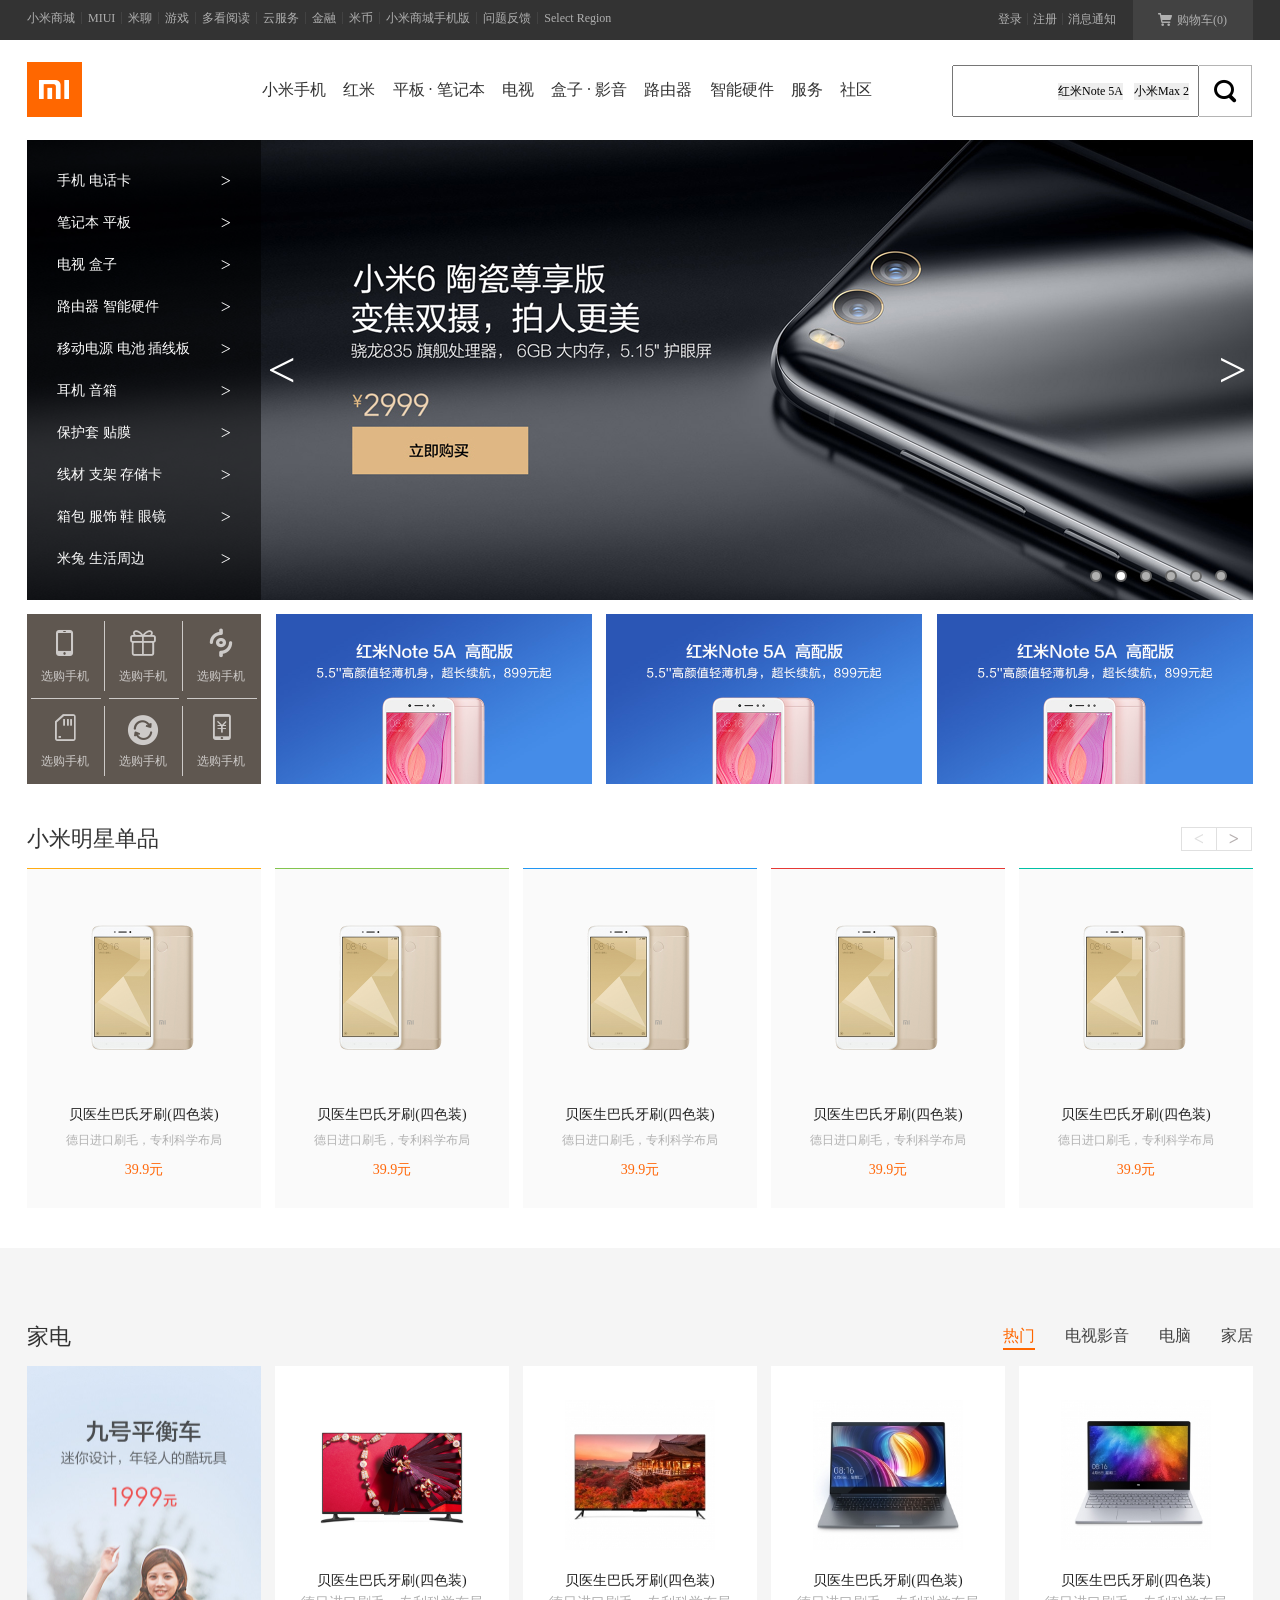
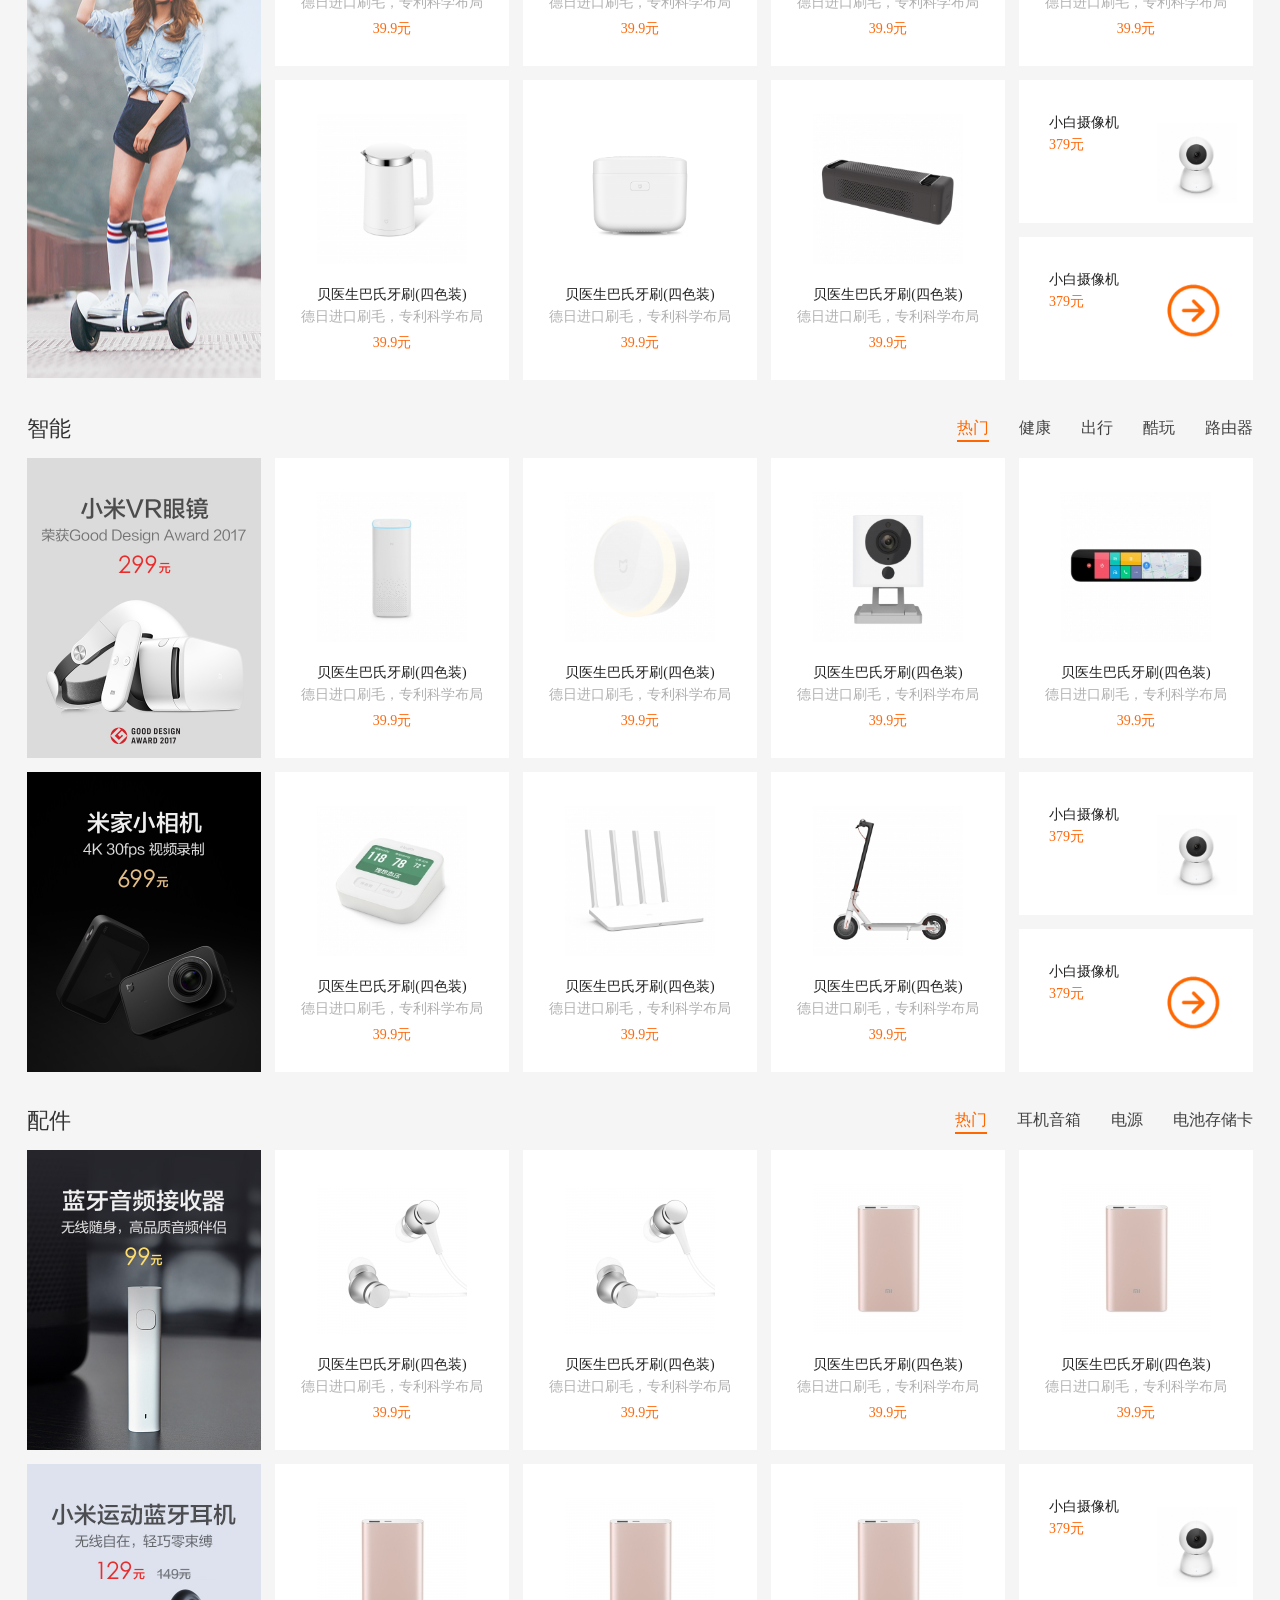
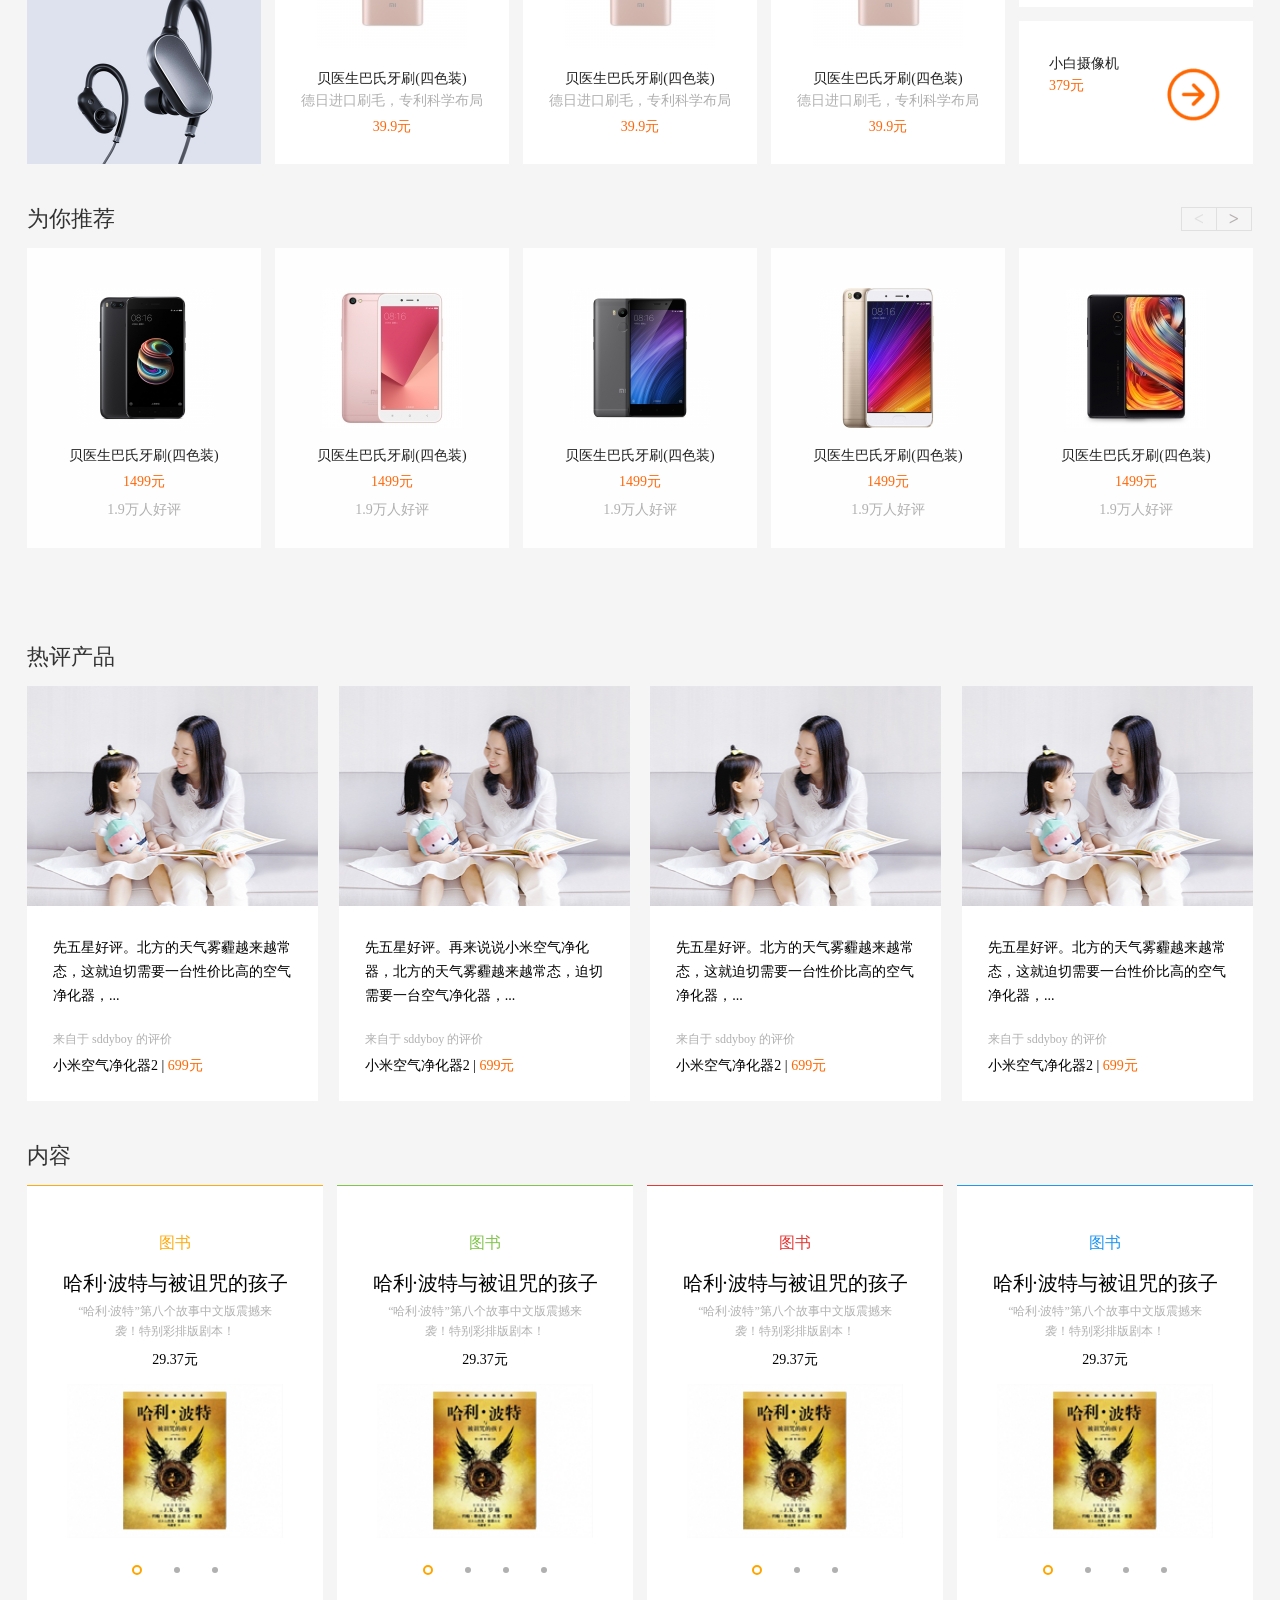
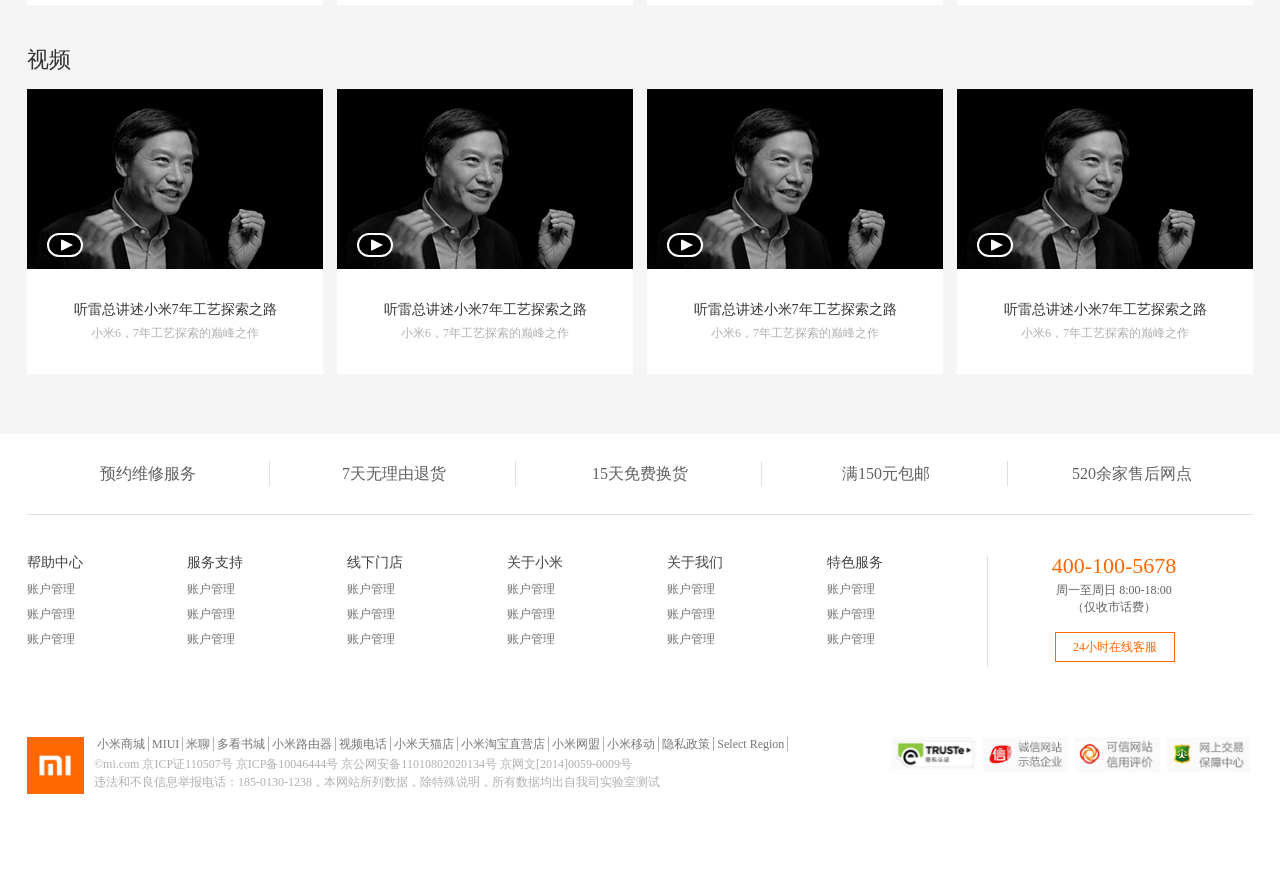
==== commit ccb5263b: "111" ====
--- a/index.html
+++ b/index.html
@@ -266,6 +266,8 @@
         <li>箱包 服饰 鞋 眼镜<span>&gt;</span></li>
         <li>米兔 生活周边<span>&gt;</span></li>
     </ul>
+
+
     <ul class="dianbox">
         <li class="active"></li>
         <li></li>
--- a/css/xm.css
+++ b/css/xm.css
@@ -280,7 +280,7 @@
     position:absolute;
     left:234px;
     top:0;
-    /*opacity: 0;*/
+    opacity: 0;
     transition:all 0.5s;
 }
 .banner-listh li{
